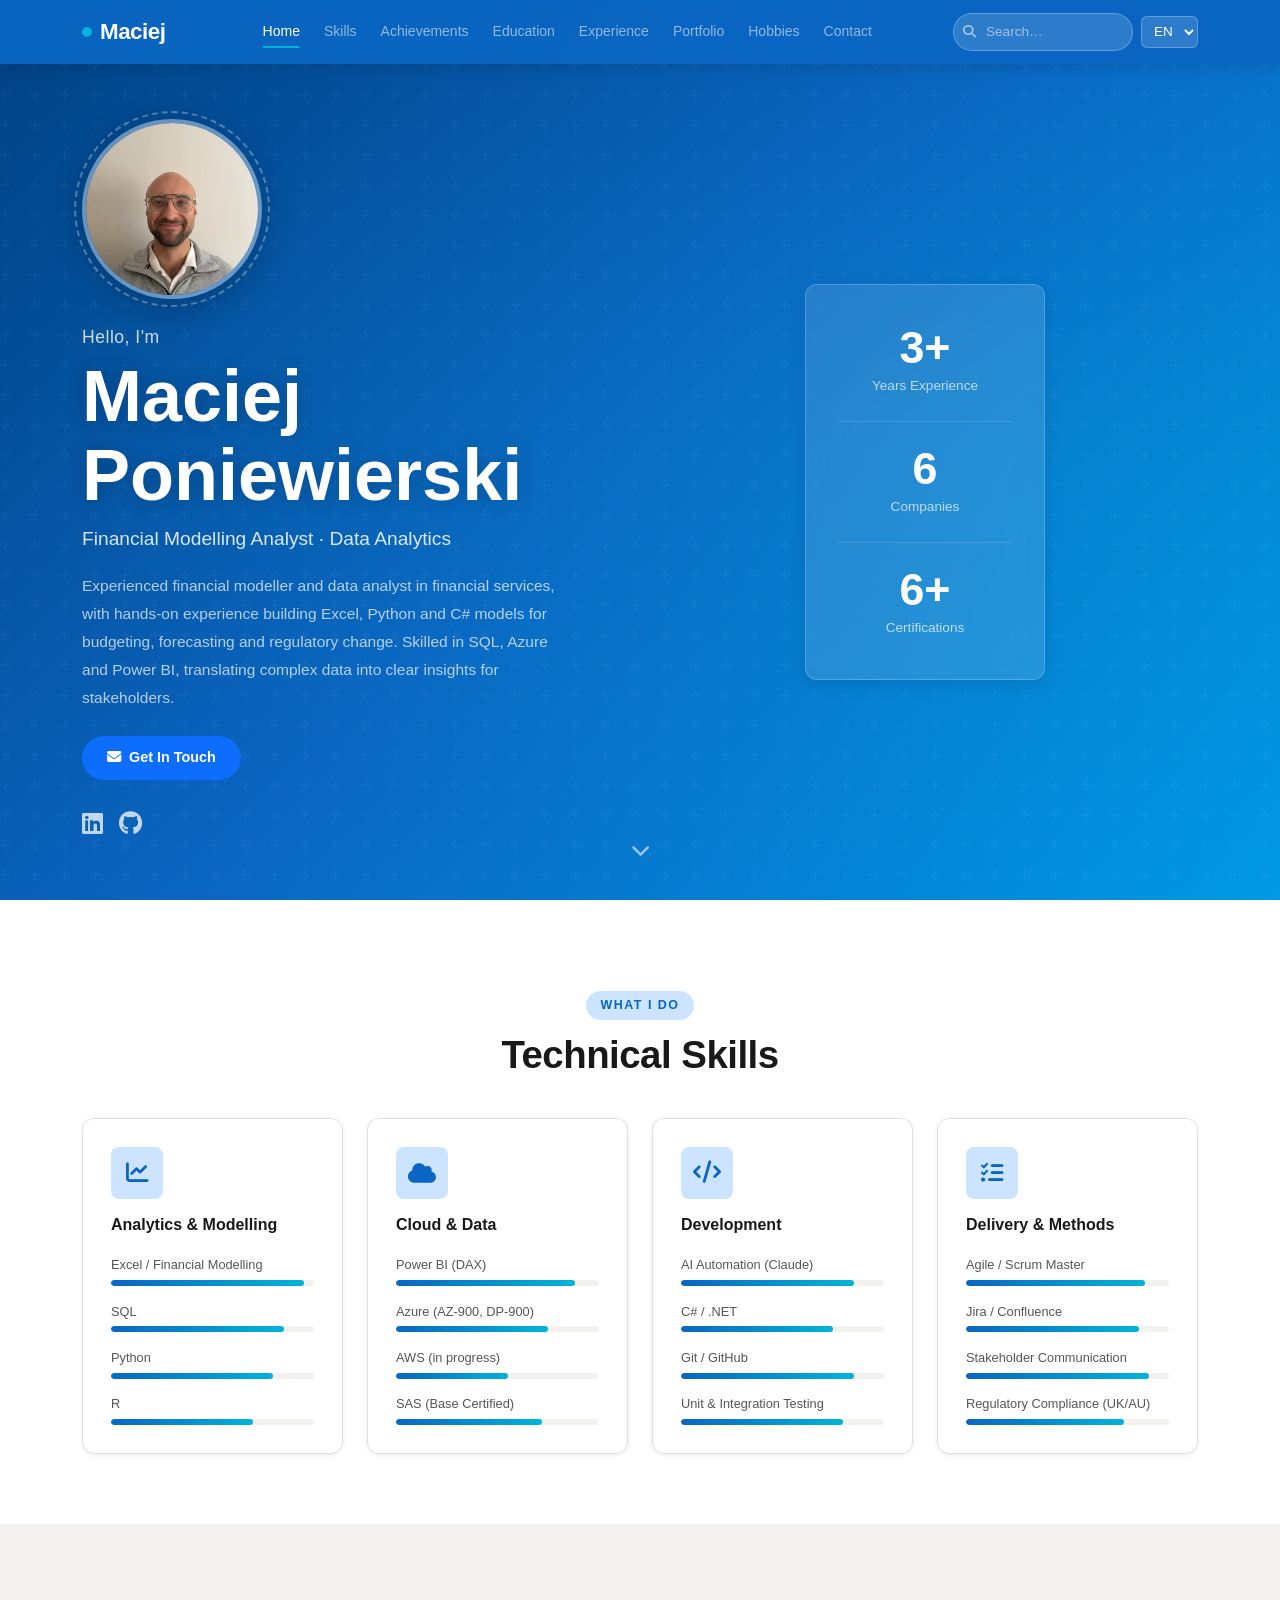
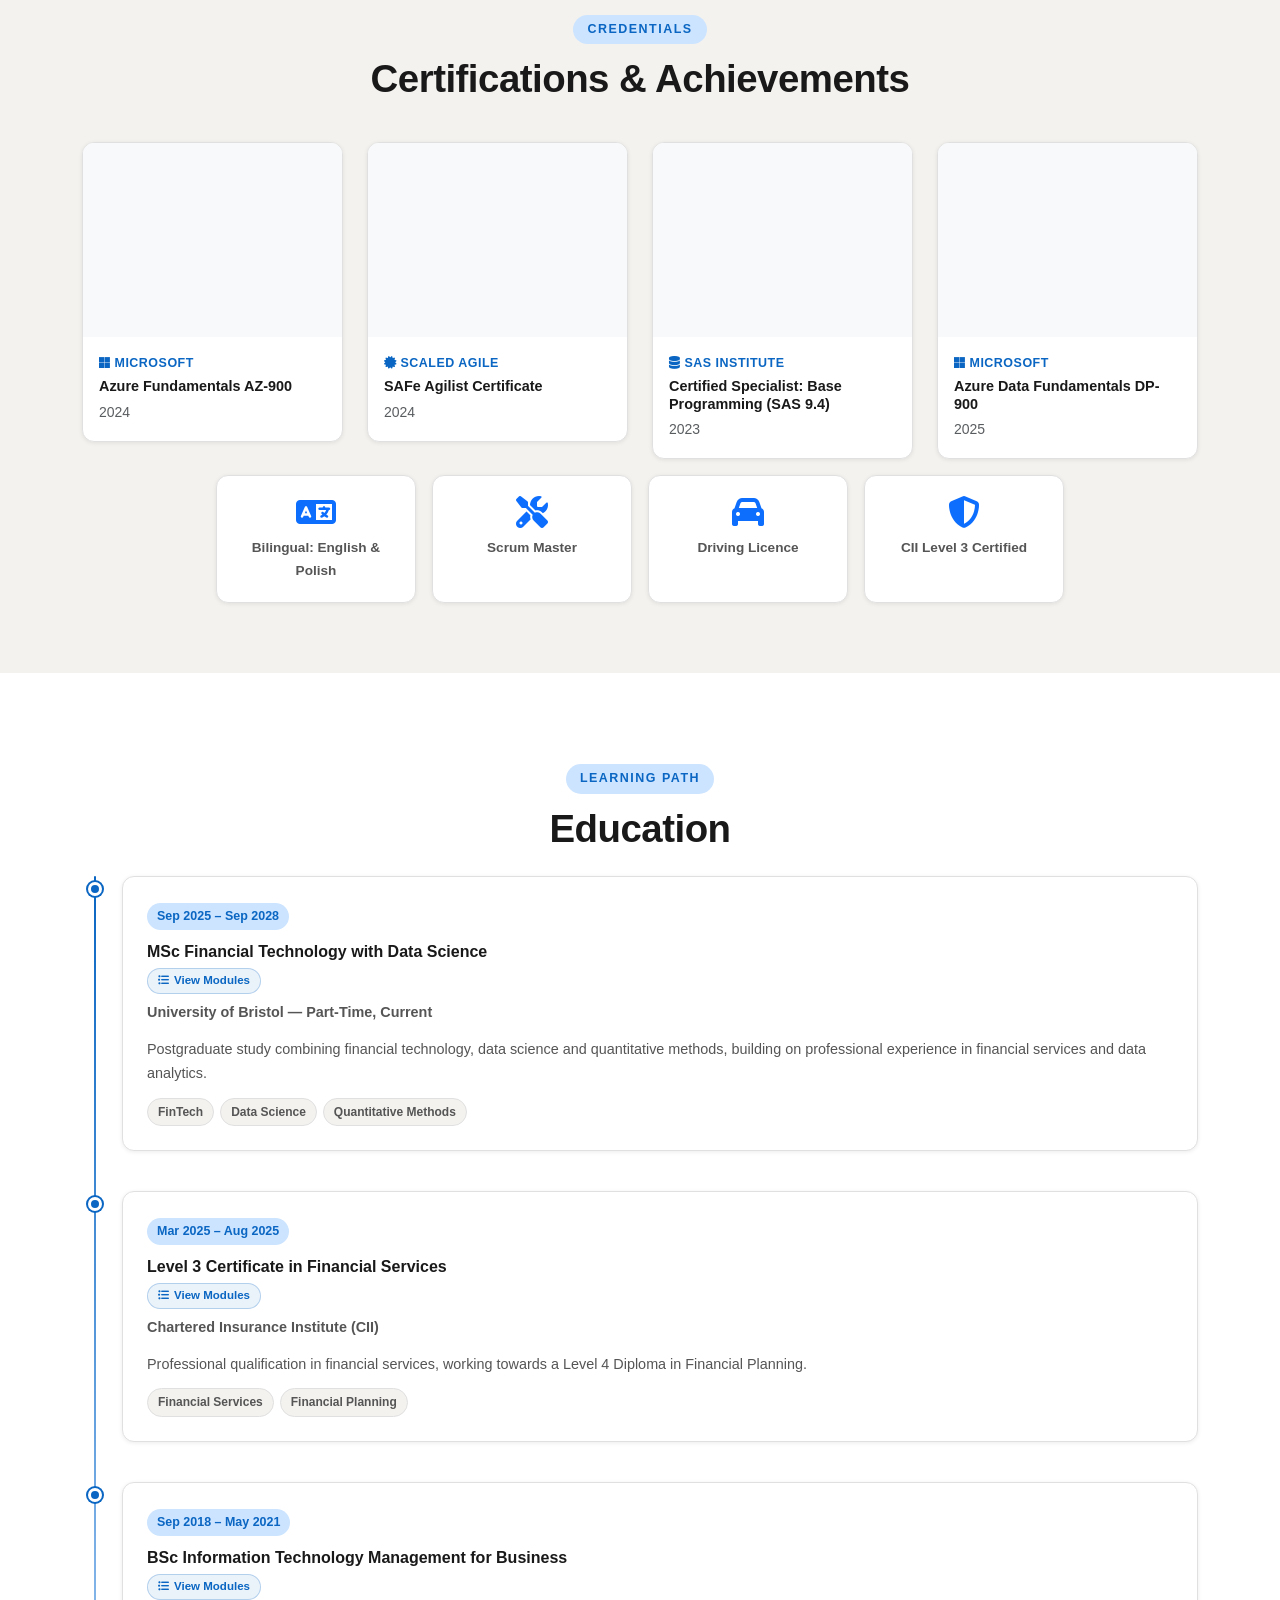
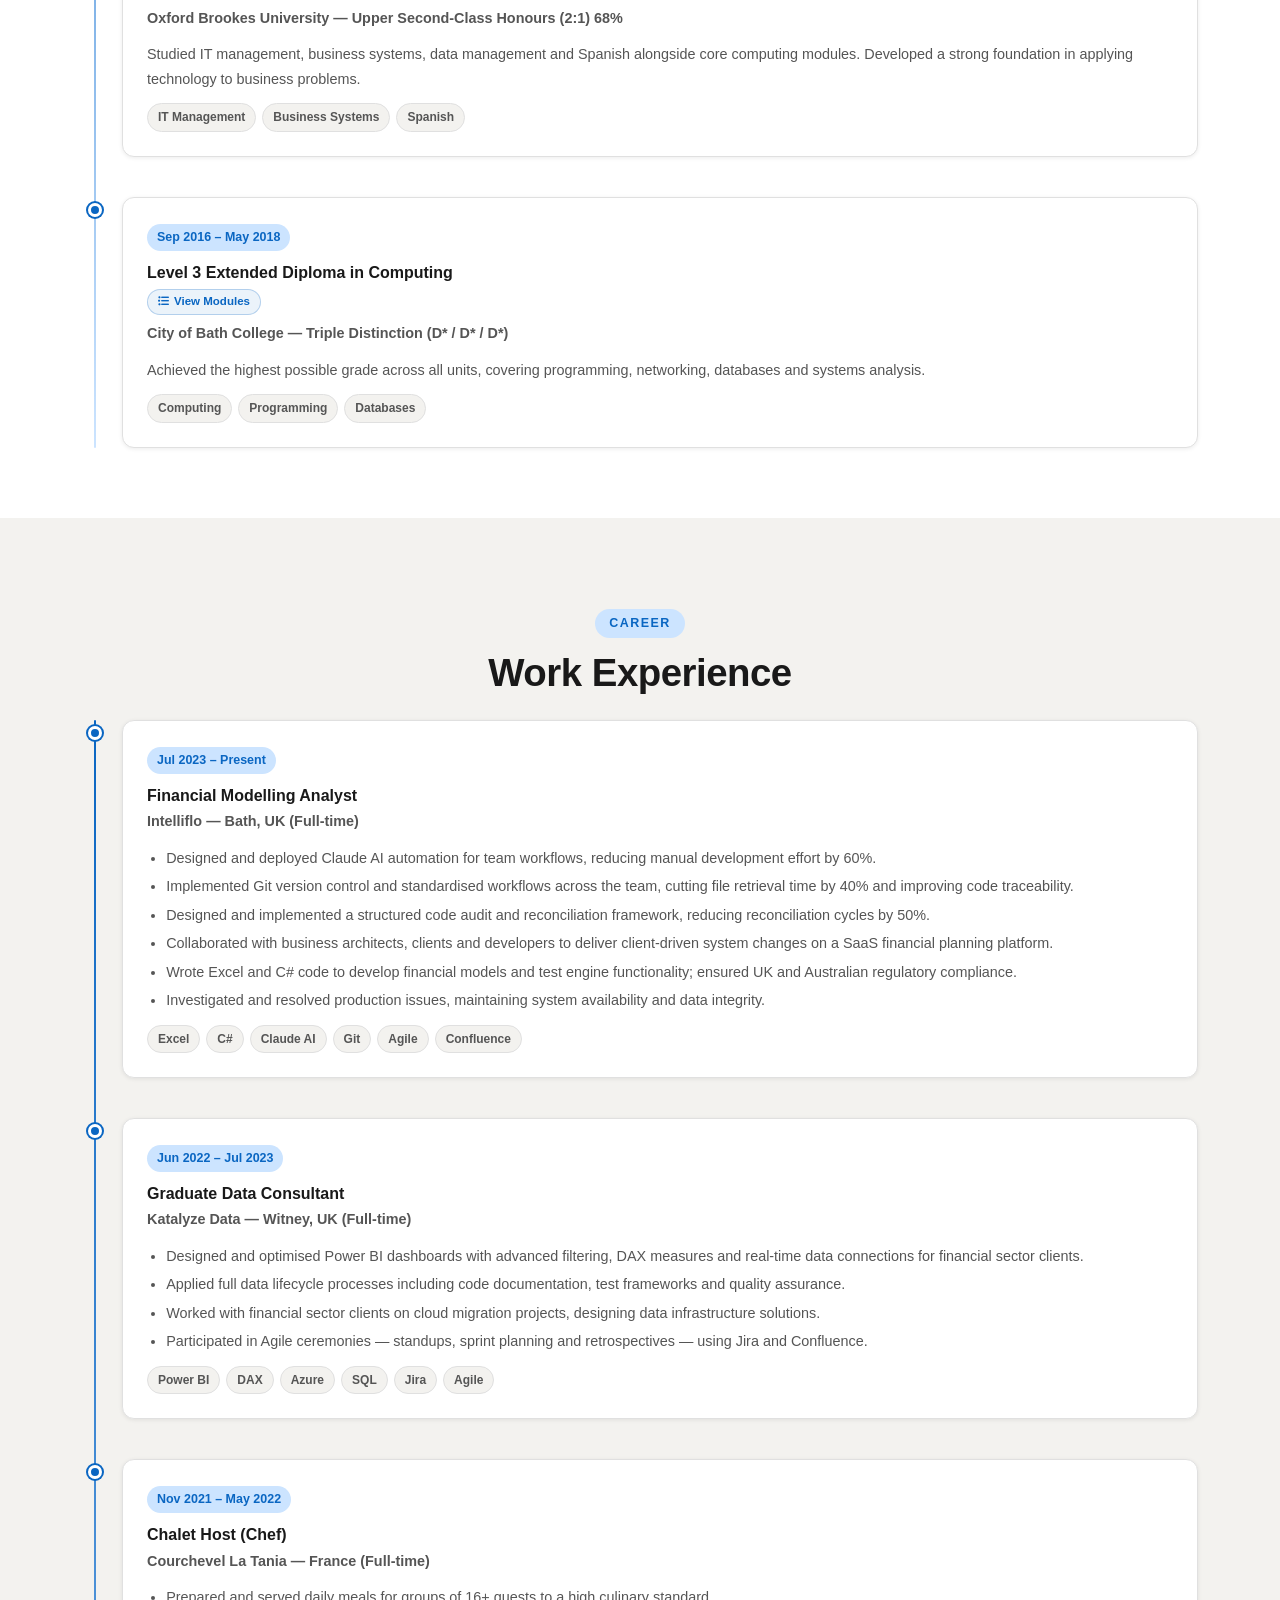
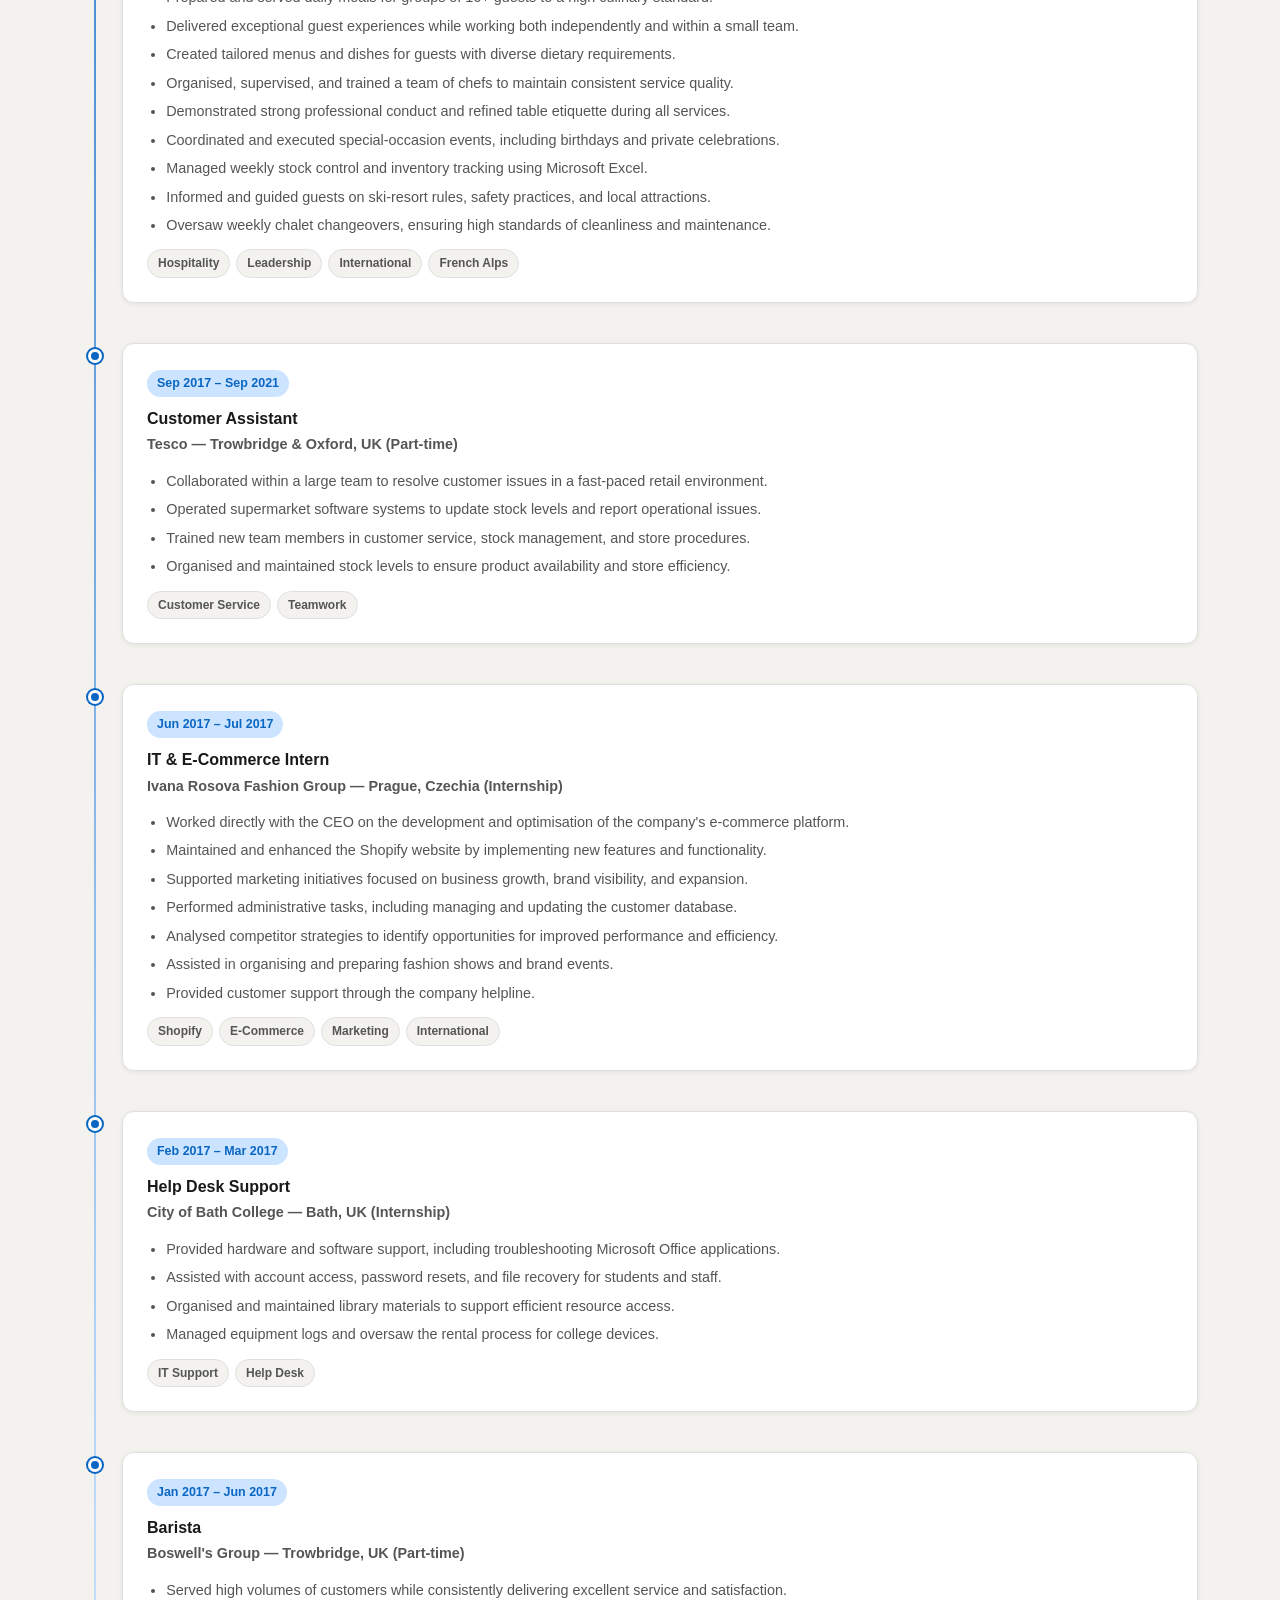
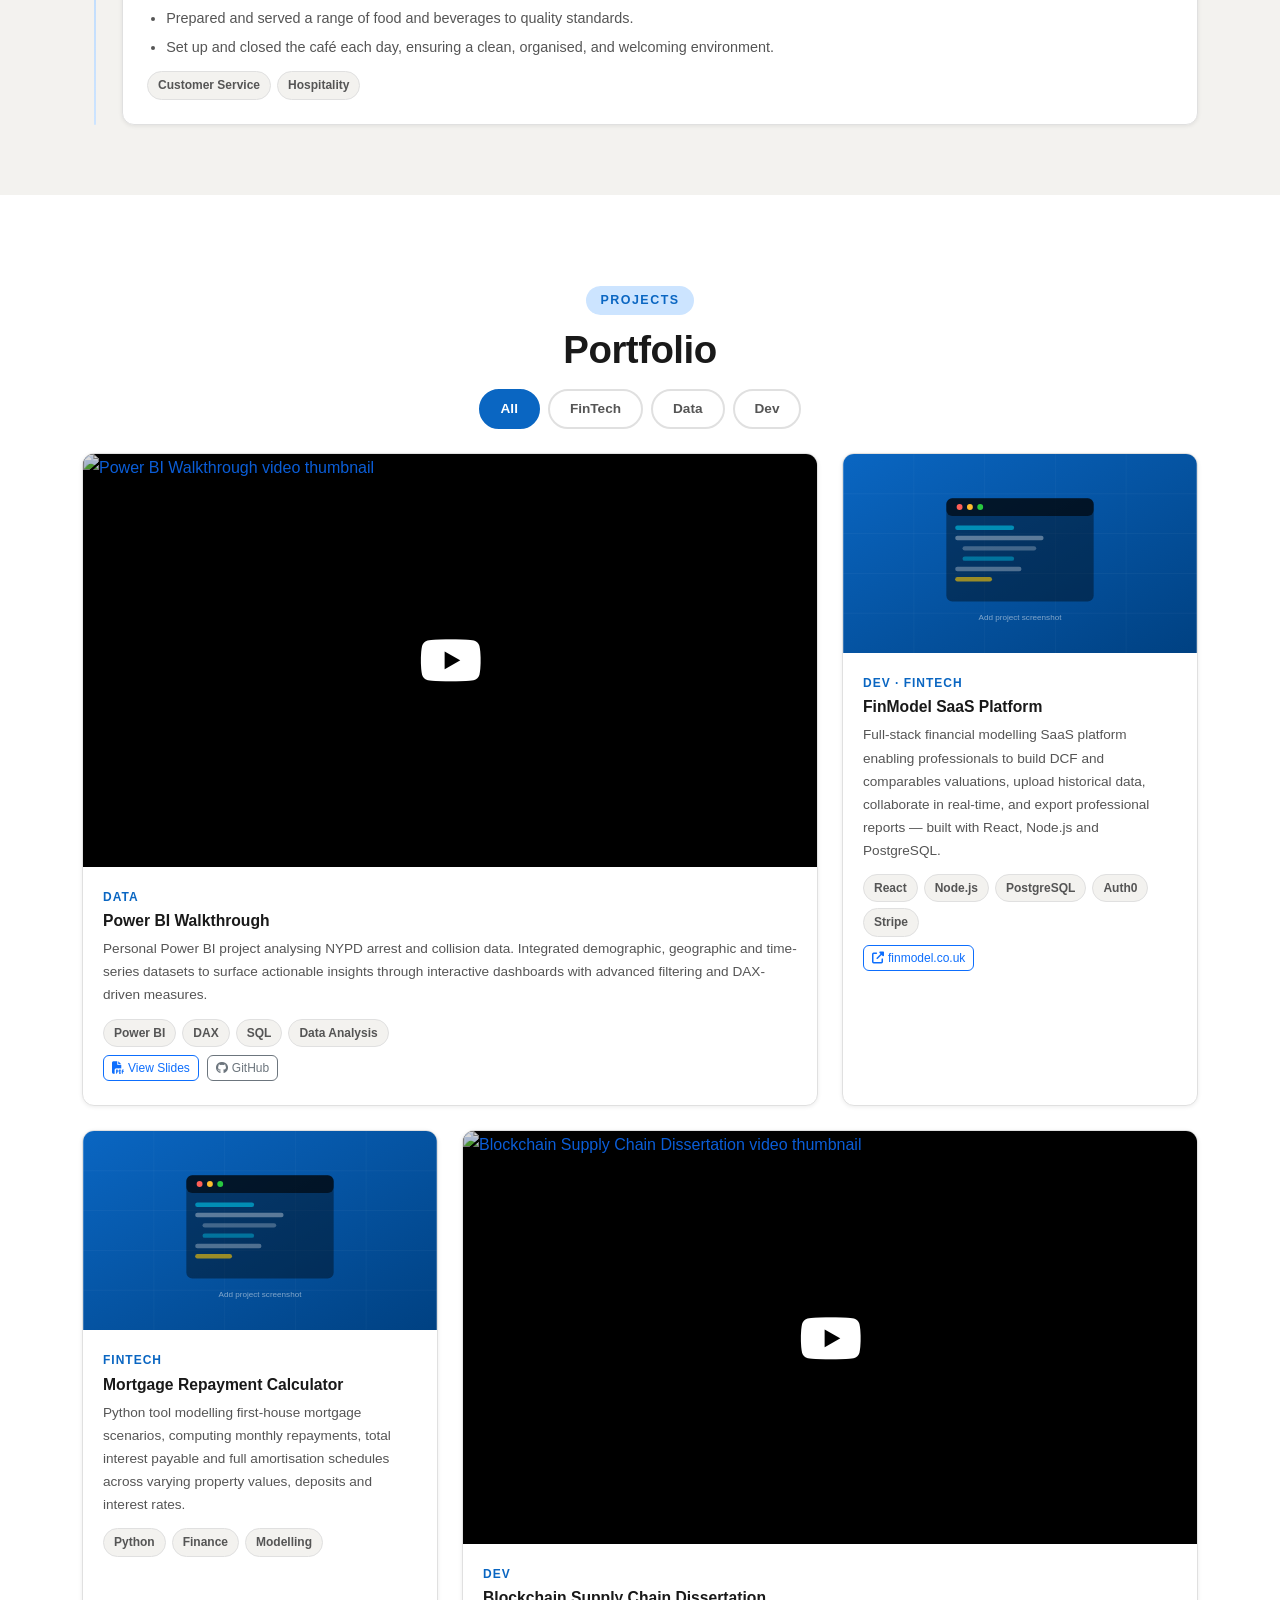
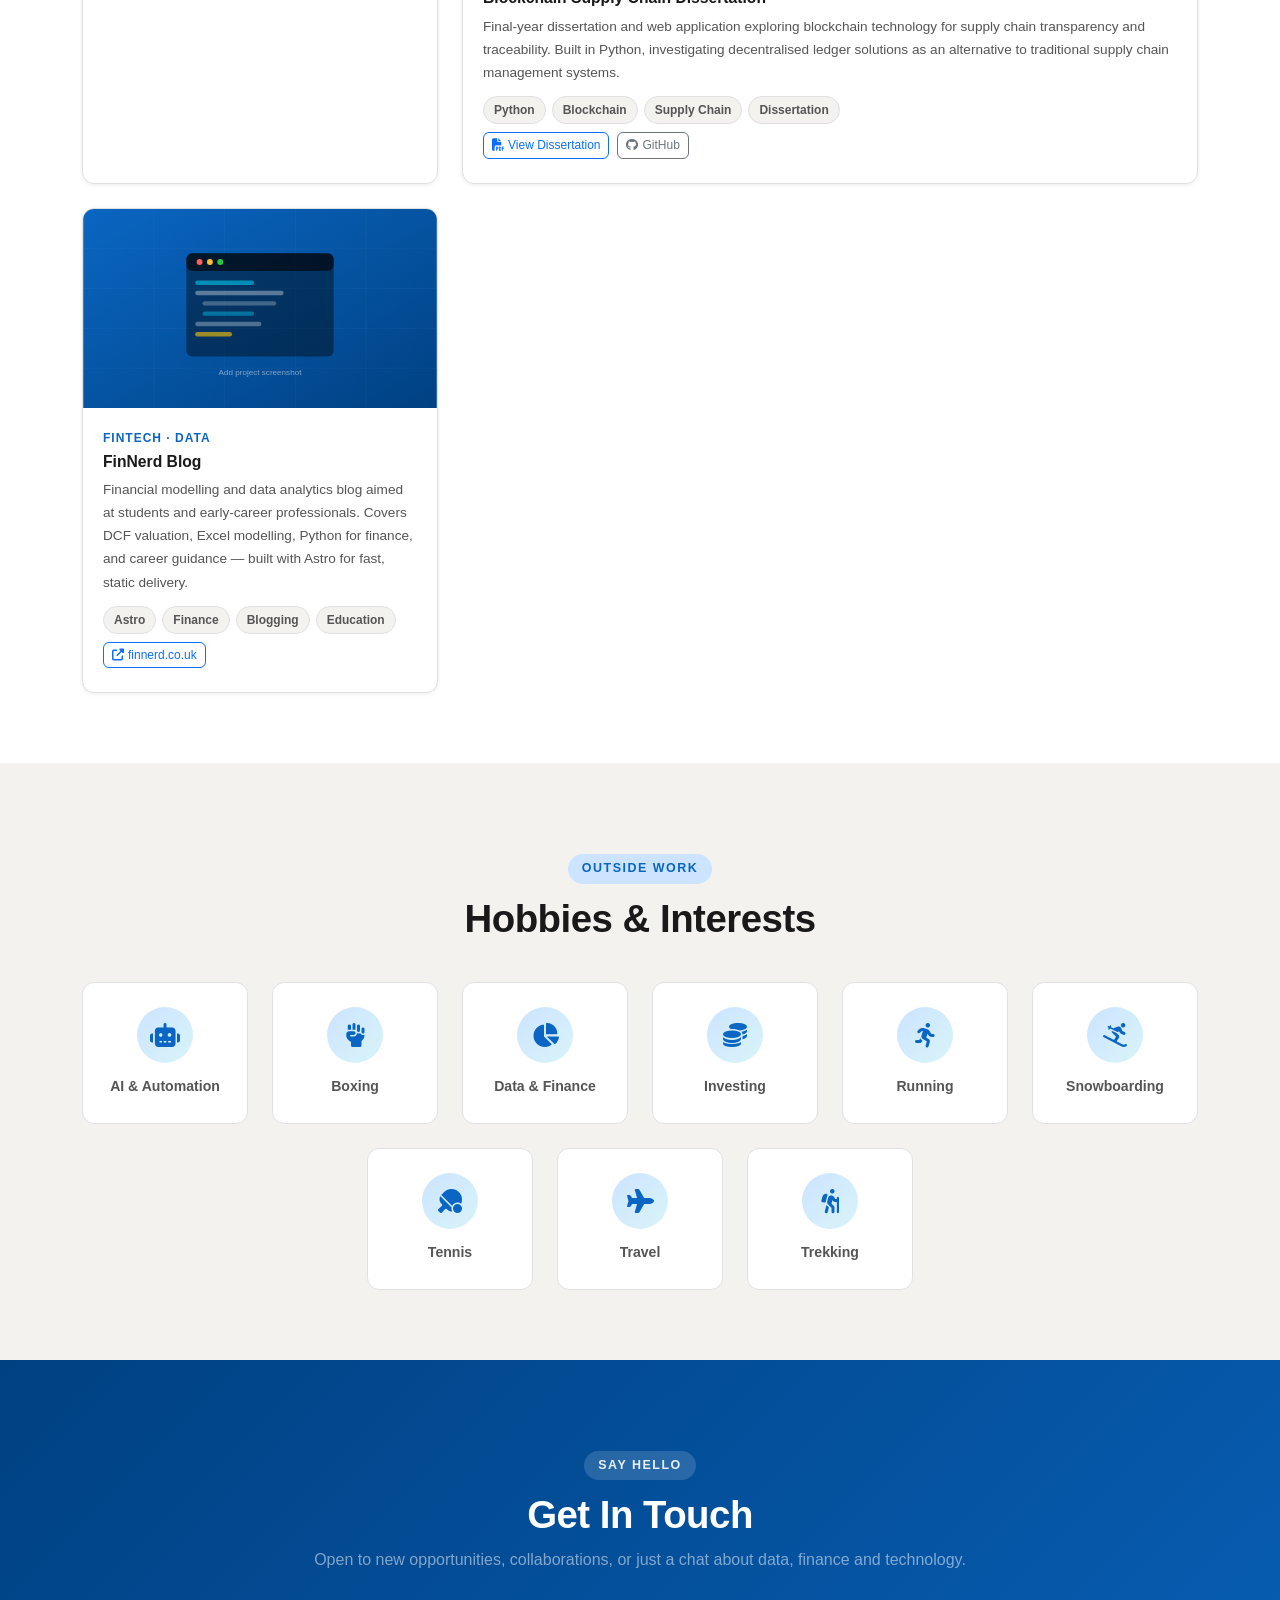
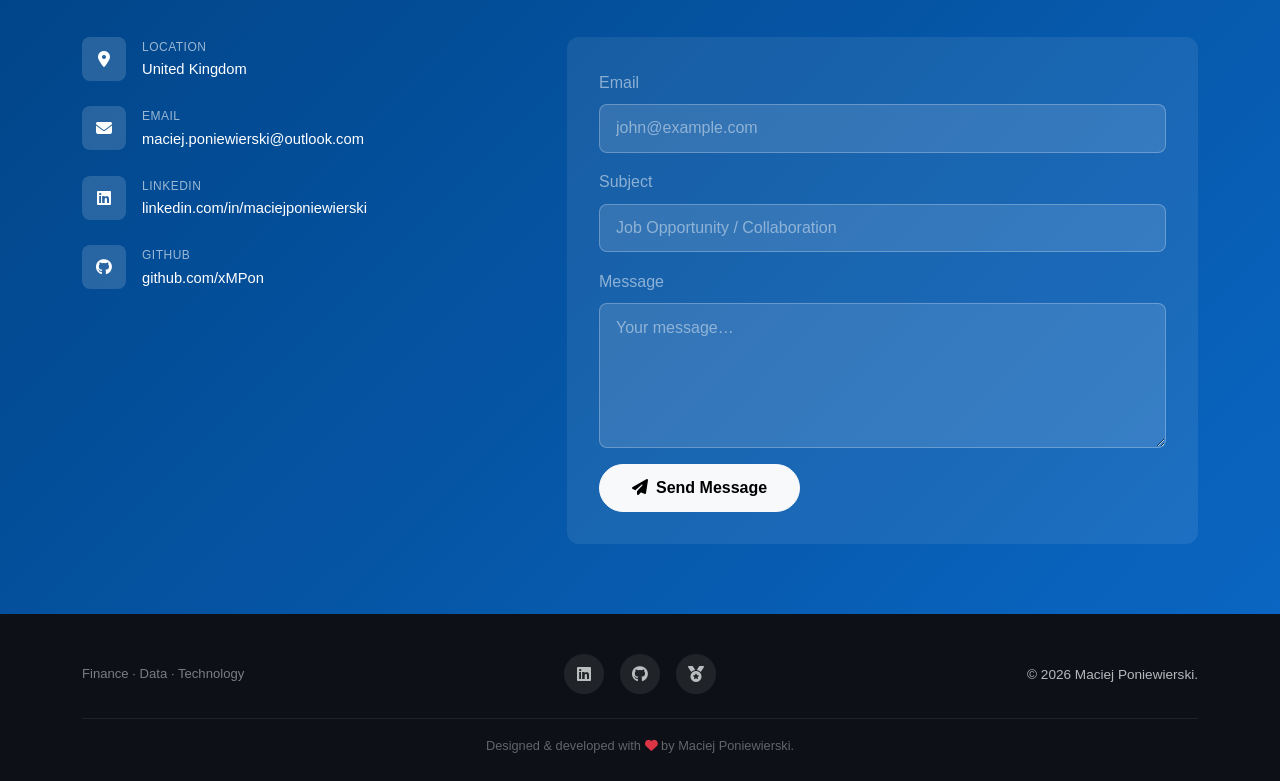
==== index.html @ ed3e79eb "Optimize hero profile image: pre-resize to 600px (Lanczos) + WebP, fix downscale pixelation, add siz" ====
<!DOCTYPE html>
<html lang="en">
<head>
    <meta charset="UTF-8">
    <meta name="viewport" content="width=device-width, initial-scale=1.0">

    <!-- ── Primary SEO ───────────────────────────────────────────────── -->
    <title>Maciej Poniewierski | Financial Modelling Analyst</title>
    <meta name="description" content="Maciej Poniewierski is a Financial Modelling Analyst and Data Analytics professional based in the United Kingdom. Experienced in Excel, Python, C#, SQL, Power BI and Azure. Open to new opportunities.">
    <meta name="keywords" content="Financial Modelling Analyst, Data Analytics, Power BI, SQL, Python, Excel, Azure, C#, United Kingdom, Financial Services, SAS, Intelliflo, FinTech">
    <meta name="author" content="Maciej Poniewierski">
    <meta name="robots" content="index, follow">
    <link rel="canonical" href="https://xmpon.github.io/maciej-portfolio/">

    <!-- ── Security ──────────────────────────────────────────────────── -->
    <meta http-equiv="X-Content-Type-Options" content="nosniff">
    <meta http-equiv="Referrer-Policy" content="strict-origin-when-cross-origin">
    <meta http-equiv="Permissions-Policy" content="camera=(), microphone=(), geolocation=()">
    <meta http-equiv="Content-Security-Policy" content="default-src 'self'; base-uri 'self'; object-src 'none'; frame-ancestors 'none'; connect-src 'self' https://api.web3forms.com; img-src 'self' data: https:; style-src 'self' 'unsafe-inline' https://cdn.jsdelivr.net https://cdnjs.cloudflare.com; script-src 'self' https://cdn.jsdelivr.net; font-src 'self' https://cdnjs.cloudflare.com data:; frame-src 'self'; upgrade-insecure-requests">
    <meta name="web3forms-access-key" content="REPLACE_WITH_NEW_WEB3FORMS_ACCESS_KEY">

    <!-- ── Open Graph ────────────────────────────────────────────────── -->
    <meta property="og:type" content="profile">
    <meta property="og:title" content="Maciej Poniewierski — Financial Modelling Analyst &amp; Data Analytics">
    <meta property="og:description" content="Experienced financial modeller and data analyst in financial services. Skilled in Excel, Python, C#, SQL, Power BI and Azure. Based in the United Kingdom.">
    <meta property="og:url" content="https://xmpon.github.io/maciej-portfolio/">
    <meta property="og:image" content="https://xmpon.github.io/maciej-portfolio/assets/img/profile-mugshot.jpg">
    <meta property="og:locale" content="en_GB">
    <meta property="profile:first_name" content="Maciej">
    <meta property="profile:last_name" content="Poniewierski">

    <!-- ── Twitter Card ──────────────────────────────────────────────── -->
    <meta name="twitter:card" content="summary">
    <meta name="twitter:title" content="Maciej Poniewierski — Financial Modelling Analyst">
    <meta name="twitter:description" content="Financial modelling analyst and data analytics professional based in the United Kingdom. Skilled in Excel, Python, C#, SQL, Power BI and Azure.">
    <meta name="twitter:image" content="https://xmpon.github.io/maciej-portfolio/assets/img/profile-mugshot.jpg">

    <!-- ── JSON-LD Person Schema ──────────────────────────────────────── -->
    <script type="application/ld+json">
    {
      "@context": "https://schema.org",
      "@type": "Person",
      "name": "Maciej Poniewierski",
      "jobTitle": "Financial Modelling Analyst",
      "description": "Experienced financial modeller and data analyst in financial services, with hands-on experience building Excel, Python and C# models for budgeting, forecasting and regulatory change.",
      "url": "https://xmpon.github.io/maciej-portfolio/",
      "sameAs": [
        "https://linkedin.com/in/maciejponiewierski",
        "https://github.com/xMPon"
      ],
      "address": {
        "@type": "PostalAddress",
        "addressCountry": "GB"
      },
      "knowsAbout": [
        "Financial Modelling", "Data Analytics", "Power BI", "SQL",
        "Python", "Excel", "C#", "Azure", "SAS", "FinTech"
      ],
      "hasCredential": [
        { "@type": "EducationalOccupationalCredential", "name": "Microsoft Azure Fundamentals AZ-900", "credentialCategory": "certificate" },
        { "@type": "EducationalOccupationalCredential", "name": "SAFe Agilist", "credentialCategory": "certificate" },
        { "@type": "EducationalOccupationalCredential", "name": "SAS Certified Specialist: Base Programming (SAS 9.4)", "credentialCategory": "certificate" },
        { "@type": "EducationalOccupationalCredential", "name": "CII Level 3 Certificate in Financial Services", "credentialCategory": "certificate" }
      ]
    }
    </script>

    <link href="https://cdn.jsdelivr.net/npm/bootstrap@5.3.3/dist/css/bootstrap.min.css" rel="stylesheet" integrity="sha384-QWTKZyjpPEjISv5WaRU9OFeRpok6YctnYmDr5pNlyT2bRjXh0JMhjY6hW+ALEwIH" crossorigin="anonymous">
    <link href="https://cdn.jsdelivr.net/npm/aos@2.3.4/dist/aos.css" rel="stylesheet" integrity="sha384-/rJKQnzOkEo+daG0jMjU1IwwY9unxt1NBw3Ef2fmOJ3PW/TfAg2KXVoWwMZQZtw9" crossorigin="anonymous">
    <link href="https://cdnjs.cloudflare.com/ajax/libs/font-awesome/6.5.1/css/all.min.css" rel="stylesheet" integrity="sha384-t1nt8BQoYMLFN5p42tRAtuAAFQaCQODekUVeKKZrEnEyp4H2R0RHFz0KWpmj7i8g" crossorigin="anonymous">
    <link href="assets/css/style.css" rel="stylesheet">
</head>
<body>

    <!-- ─── PAGE PROGRESS BAR ─────────────────────────────────────────── -->
    <div id="progressBar">
        <div id="progressFill"></div>
    </div>

    <!-- ─── NAVBAR ────────────────────────────────────────────────────── -->
    <nav class="navbar fixed-top navbar-expand-lg navbar-dark" id="mainNav">
        <div class="container">
            <a class="navbar-brand fw-bold" href="#home">
                <span class="brand-dot"></span> Maciej
            </a>
            <button class="navbar-toggler border-0" type="button"
                    data-bs-toggle="collapse" data-bs-target="#navbarNav"
                    aria-controls="navbarNav" aria-expanded="false" aria-label="Toggle navigation">
                <span class="navbar-toggler-icon"></span>
            </button>
            <div class="collapse navbar-collapse" id="navbarNav">
                <ul class="navbar-nav mx-auto">
                    <li class="nav-item"><a class="nav-link" href="#home" data-translate="nav_home">Home</a></li>
                    <li class="nav-item"><a class="nav-link" href="#skills" data-translate="nav_skills">Skills</a></li>
                    <li class="nav-item"><a class="nav-link" href="#achievements" data-translate="nav_achievements">Achievements</a></li>
                    <li class="nav-item"><a class="nav-link" href="#education" data-translate="nav_education">Education</a></li>
                    <li class="nav-item"><a class="nav-link" href="#experience" data-translate="nav_experience">Experience</a></li>
                    <li class="nav-item"><a class="nav-link" href="#portfolio" data-translate="nav_portfolio">Portfolio</a></li>
                    <li class="nav-item"><a class="nav-link" href="#hobbies" data-translate="nav_hobbies">Hobbies</a></li>
                    <li class="nav-item"><a class="nav-link" href="#contact" data-translate="nav_contact">Contact</a></li>
                </ul>
                <div class="d-flex align-items-center gap-2 mt-2 mt-lg-0">
                    <div class="search-wrap">
                        <i class="fas fa-search search-icon"></i>
                        <input type="text" id="searchInput" class="search-input"
                               placeholder="Search…" aria-label="Search">
                    </div>
                    <select id="langSelect" class="lang-select" aria-label="Language">
                        <option value="en">EN</option>
                        <option value="fr">FR</option>
                        <option value="pl">PL</option>
                        <option value="de">DE</option>
                        <option value="es">ES</option>
                    </select>
                </div>
            </div>
        </div>
    </nav>

    <!-- Search Overlay Results -->
    <div id="searchResults" class="search-results-overlay d-none"></div>

    <!-- ─── HERO ──────────────────────────────────────────────────────── -->
    <section id="home" class="hero-section d-flex align-items-center">
        <div class="hero-bg-overlay"></div>
        <div class="container position-relative z-1">
            <div class="row align-items-center">
                <div class="col-lg-6 text-center text-lg-start" data-aos="fade-right" data-aos-duration="800">
                    <div class="profile-img-wrap mx-auto mx-lg-0 mb-4">
                        <picture>
                            <source srcset="assets/img/profile-mugshot.webp" type="image/webp">
                            <img src="assets/img/profile-mugshot.jpg" alt="Maciej Poniewierski"
                                 class="profile-img" id="profileImg"
                                 width="180" height="180"
                                 decoding="async" fetchpriority="high">
                        </picture>
                        <div class="profile-ring"></div>
                    </div>
                    <p class="hero-greeting" data-translate="hero_greeting">Hello, I'm</p>
                    <h1 class="hero-name" data-translate="hero_name">Maciej Poniewierski</h1>
                    <p class="hero-title" data-translate="hero_title">
                        Financial Modelling Analyst · Data Analytics
                    </p>
                    <p class="hero-bio" data-translate="hero_bio">
                        Experienced financial modeller and data analyst in financial services, with hands-on
                        experience building Excel, Python and C# models for budgeting, forecasting and regulatory
                        change. Skilled in SQL, Azure and Power BI, translating complex data into clear insights
                        for stakeholders.
                    </p>
                    <div class="hero-actions d-flex flex-wrap gap-3 justify-content-center justify-content-lg-start mt-4">
                        <a href="#contact" class="btn btn-primary btn-hero" data-translate="hero_cta">
                            <i class="fas fa-envelope me-2"></i>Get In Touch
                        </a>
                    </div>
                    <div class="hero-socials mt-4">
                        <a href="https://linkedin.com/in/maciejponiewierski" target="_blank" rel="noopener noreferrer" aria-label="LinkedIn">
                            <i class="fab fa-linkedin"></i>
                        </a>
                        <a href="https://github.com/xMPon" target="_blank" rel="noopener noreferrer" aria-label="GitHub">
                            <i class="fab fa-github"></i>
                        </a>
                    </div>
                </div>
                <div class="col-lg-6 d-none d-lg-flex justify-content-center" data-aos="fade-left" data-aos-duration="800" data-aos-delay="200">
                    <div class="hero-stats-card">
                        <div class="stat-item" data-aos="zoom-in" data-aos-delay="400">
                            <span class="stat-number">3+</span>
                            <span class="stat-label" data-translate="stat_years">Years Experience</span>
                        </div>
                        <div class="stat-divider"></div>
                        <div class="stat-item" data-aos="zoom-in" data-aos-delay="500">
                            <span class="stat-number">6</span>
                            <span class="stat-label" data-translate="stat_companies">Companies</span>
                        </div>
                        <div class="stat-divider"></div>
                        <div class="stat-item" data-aos="zoom-in" data-aos-delay="600">
                            <span class="stat-number">6+</span>
                            <span class="stat-label" data-translate="stat_certs">Certifications</span>
                        </div>
                    </div>
                </div>
            </div>
        </div>
        <a href="#skills" class="scroll-down-arrow" aria-label="Scroll down">
            <i class="fas fa-chevron-down"></i>
        </a>
    </section>

    <!-- ─── SKILLS ────────────────────────────────────────────────────── -->
    <section id="skills" class="section-pad">
        <div class="container">
            <div class="section-header text-center" data-aos="fade-up">
                <span class="section-tag" data-translate="skills_tag">What I Do</span>
                <h2 class="section-title" data-translate="skills_title">Technical Skills</h2>
            </div>
            <div class="row g-4 mt-2">
                <!-- Analytics & Modelling -->
                <div class="col-md-6 col-lg-3" data-aos="fade-up" data-aos-delay="100">
                    <div class="skill-card h-100">
                        <div class="skill-icon"><i class="fas fa-chart-line"></i></div>
                        <h5 data-translate="skill_analytics">Analytics &amp; Modelling</h5>
                        <div class="skill-bars">
                            <div class="skill-bar-item">
                                <span>Excel / Financial Modelling</span>
                                <div class="bar-track"><div class="bar-fill" data-width="95"></div></div>
                            </div>
                            <div class="skill-bar-item">
                                <span>SQL</span>
                                <div class="bar-track"><div class="bar-fill" data-width="85"></div></div>
                            </div>
                            <div class="skill-bar-item">
                                <span>Python</span>
                                <div class="bar-track"><div class="bar-fill" data-width="80"></div></div>
                            </div>
                            <div class="skill-bar-item">
                                <span>R</span>
                                <div class="bar-track"><div class="bar-fill" data-width="70"></div></div>
                            </div>
                        </div>
                    </div>
                </div>
                <!-- Cloud & Data -->
                <div class="col-md-6 col-lg-3" data-aos="fade-up" data-aos-delay="200">
                    <div class="skill-card h-100">
                        <div class="skill-icon"><i class="fas fa-cloud"></i></div>
                        <h5 data-translate="skill_cloud">Cloud &amp; Data</h5>
                        <div class="skill-bars">
                            <div class="skill-bar-item">
                                <span>Power BI (DAX)</span>
                                <div class="bar-track"><div class="bar-fill" data-width="88"></div></div>
                            </div>
                            <div class="skill-bar-item">
                                <span>Azure (AZ-900, DP-900)</span>
                                <div class="bar-track"><div class="bar-fill" data-width="75"></div></div>
                            </div>
                            <div class="skill-bar-item">
                                <span>AWS (in progress)</span>
                                <div class="bar-track"><div class="bar-fill" data-width="55"></div></div>
                            </div>
                            <div class="skill-bar-item">
                                <span>SAS (Base Certified)</span>
                                <div class="bar-track"><div class="bar-fill" data-width="72"></div></div>
                            </div>
                        </div>
                    </div>
                </div>
                <!-- Development -->
                <div class="col-md-6 col-lg-3" data-aos="fade-up" data-aos-delay="300">
                    <div class="skill-card h-100">
                        <div class="skill-icon"><i class="fas fa-code"></i></div>
                        <h5 data-translate="skill_dev">Development</h5>
                        <div class="skill-bars">
                            <div class="skill-bar-item">
                                <span>AI Automation (Claude)</span>
                                <div class="bar-track"><div class="bar-fill" data-width="85"></div></div>
                            </div>
                            <div class="skill-bar-item">
                                <span>C# / .NET</span>
                                <div class="bar-track"><div class="bar-fill" data-width="75"></div></div>
                            </div>
                            <div class="skill-bar-item">
                                <span>Git / GitHub</span>
                                <div class="bar-track"><div class="bar-fill" data-width="85"></div></div>
                            </div>
                            <div class="skill-bar-item">
                                <span>Unit &amp; Integration Testing</span>
                                <div class="bar-track"><div class="bar-fill" data-width="80"></div></div>
                            </div>
                        </div>
                    </div>
                </div>
                <!-- Delivery & Methods -->
                <div class="col-md-6 col-lg-3" data-aos="fade-up" data-aos-delay="400">
                    <div class="skill-card h-100">
                        <div class="skill-icon"><i class="fas fa-tasks"></i></div>
                        <h5 data-translate="skill_tools">Delivery &amp; Methods</h5>
                        <div class="skill-bars">
                            <div class="skill-bar-item">
                                <span>Agile / Scrum Master</span>
                                <div class="bar-track"><div class="bar-fill" data-width="88"></div></div>
                            </div>
                            <div class="skill-bar-item">
                                <span>Jira / Confluence</span>
                                <div class="bar-track"><div class="bar-fill" data-width="85"></div></div>
                            </div>
                            <div class="skill-bar-item">
                                <span>Stakeholder Communication</span>
                                <div class="bar-track"><div class="bar-fill" data-width="90"></div></div>
                            </div>
                            <div class="skill-bar-item">
                                <span>Regulatory Compliance (UK/AU)</span>
                                <div class="bar-track"><div class="bar-fill" data-width="78"></div></div>
                            </div>
                        </div>
                    </div>
                </div>
            </div>
        </div>
    </section>

    <!-- ─── ACHIEVEMENTS ──────────────────────────────────────────────── -->
    <section id="achievements" class="section-pad bg-alt">
        <div class="container">
            <div class="section-header text-center" data-aos="fade-up">
                <span class="section-tag" data-translate="ach_tag">Credentials</span>
                <h2 class="section-title" data-translate="ach_title">Certifications &amp; Achievements</h2>
            </div>
            <div class="row g-4 mt-2">
                <!-- Azure AZ-900 — 2024 -->
                <div class="col-sm-6 col-lg-3" data-aos="zoom-in" data-aos-delay="100">
                    <div class="cert-card cert-clickable"
                         data-bs-toggle="modal" data-bs-target="#certViewModal"
                         data-cert-src="Achievements/Microsoft Azure Fundamentals AZ900 Certificate.pdf"
                         data-cert-title="Microsoft Azure Fundamentals AZ-900">
                        <div class="cert-img-wrap">
                            <iframe src="Achievements/Microsoft Azure Fundamentals AZ900 Certificate.pdf#toolbar=0&navpanes=0&scrollbar=0&view=FitH"
                                    title="Azure Fundamentals AZ-900 Certificate"></iframe>
                            <div class="cert-visual">
                                <i class="fab fa-microsoft fa-2x text-primary mb-2"></i>
                                <span class="cert-visual-label">Azure Fundamentals AZ-900</span>
                                <span class="view-cert-badge mt-2"><i class="fas fa-eye me-1"></i>View</span>
                            </div>
                            <div class="cert-overlay">
                                <span class="btn btn-sm btn-light">View</span>
                            </div>
                        </div>
                        <div class="cert-body">
                            <span class="cert-issuer"><i class="fab fa-microsoft me-1"></i>Microsoft</span>
                            <h6>Azure Fundamentals AZ-900</h6>
                            <small class="text-muted">2024</small>
                        </div>
                    </div>
                </div>
                <!-- SAFe — 2024 -->
                <div class="col-sm-6 col-lg-3" data-aos="zoom-in" data-aos-delay="150">
                    <div class="cert-card cert-clickable"
                         data-bs-toggle="modal" data-bs-target="#certViewModal"
                         data-cert-src="Achievements/SAFe Certificate.pdf"
                         data-cert-title="SAFe Agilist Certificate">
                        <div class="cert-img-wrap">
                            <iframe src="Achievements/SAFe Certificate.pdf#toolbar=0&navpanes=0&scrollbar=0&view=FitH"
                                    title="SAFe Agilist Certificate"></iframe>
                            <div class="cert-visual">
                                <i class="fas fa-certificate fa-2x text-primary mb-2"></i>
                                <span class="cert-visual-label">SAFe Agilist Certificate</span>
                                <span class="view-cert-badge mt-2"><i class="fas fa-eye me-1"></i>View</span>
                            </div>
                            <div class="cert-overlay">
                                <span class="btn btn-sm btn-light">View</span>
                            </div>
                        </div>
                        <div class="cert-body">
                            <span class="cert-issuer"><i class="fas fa-certificate me-1"></i>Scaled Agile</span>
                            <h6>SAFe Agilist Certificate</h6>
                            <small class="text-muted">2024</small>
                        </div>
                    </div>
                </div>
                <!-- SAS — 2023 -->
                <div class="col-sm-6 col-lg-3" data-aos="zoom-in" data-aos-delay="200">
                    <div class="cert-card cert-clickable"
                         data-bs-toggle="modal" data-bs-target="#certViewModal"
                         data-cert-src="Achievements/SAS Certified Specialist_ Base Programming Using SAS 9.4 certificate.pdf"
                         data-cert-title="SAS Certified Specialist: Base Programming (SAS 9.4)">
                        <div class="cert-img-wrap">
                            <iframe src="Achievements/SAS Certified Specialist_ Base Programming Using SAS 9.4 certificate.pdf#toolbar=0&navpanes=0&scrollbar=0&view=FitH"
                                    title="SAS Certified Specialist Certificate"></iframe>
                            <div class="cert-visual">
                                <i class="fas fa-database fa-2x text-primary mb-2"></i>
                                <span class="cert-visual-label">SAS Certified Specialist: Base Programming</span>
                                <span class="view-cert-badge mt-2"><i class="fas fa-eye me-1"></i>View</span>
                            </div>
                            <div class="cert-overlay">
                                <span class="btn btn-sm btn-light">View</span>
                            </div>
                        </div>
                        <div class="cert-body">
                            <span class="cert-issuer"><i class="fas fa-database me-1"></i>SAS Institute</span>
                            <h6>Certified Specialist: Base Programming (SAS 9.4)</h6>
                            <small class="text-muted">2023</small>
                        </div>
                    </div>
                </div>
                <!-- DP-900 -->
                <div class="col-sm-6 col-lg-3" data-aos="zoom-in" data-aos-delay="250">
                    <div class="cert-card cert-clickable"
                         data-bs-toggle="modal" data-bs-target="#certViewModal"
                         data-cert-src="Achievements/Microsoft Azure Fundamentals DP900 Certificate.pdf"
                         data-cert-title="Microsoft Azure Data Fundamentals DP-900">
                        <div class="cert-img-wrap">
                            <iframe src="Achievements/Microsoft Azure Fundamentals DP900 Certificate.pdf#toolbar=0&navpanes=0&scrollbar=0&view=FitH"
                                    title="Azure Data Fundamentals DP-900 Certificate"></iframe>
                            <div class="cert-visual">
                                <i class="fab fa-microsoft fa-2x text-primary mb-2"></i>
                                <span class="cert-visual-label">Azure Data Fundamentals DP-900</span>
                                <span class="view-cert-badge mt-2"><i class="fas fa-eye me-1"></i>View</span>
                            </div>
                            <div class="cert-overlay">
                                <span class="btn btn-sm btn-light">View</span>
                            </div>
                        </div>
                        <div class="cert-body">
                            <span class="cert-issuer"><i class="fab fa-microsoft me-1"></i>Microsoft</span>
                            <h6>Azure Data Fundamentals DP-900</h6>
                            <small class="text-muted">2025</small>
                        </div>
                    </div>
                </div>
                <!-- Badge row -->
                <div class="col-12 mt-3" data-aos="fade-up" data-aos-delay="500">
                    <div class="badges-row">
                        <div class="badge-item">
                            <i class="fas fa-language text-primary fa-2x mb-2"></i>
                            <p class="mb-0 fw-semibold" data-translate="badge1">Bilingual: English &amp; Polish</p>
                        </div>
                        <div class="badge-item">
                            <i class="fas fa-screwdriver-wrench text-primary fa-2x mb-2"></i>
                            <p class="mb-0 fw-semibold" data-translate="badge2">Scrum Master</p>
                        </div>
                        <div class="badge-item">
                            <i class="fas fa-car text-primary fa-2x mb-2"></i>
                            <p class="mb-0 fw-semibold" data-translate="badge3">Driving Licence</p>
                        </div>
                        <div class="badge-item">
                            <i class="fas fa-shield-alt text-primary fa-2x mb-2"></i>
                            <p class="mb-0 fw-semibold" data-translate="badge4">CII Level 3 Certified</p>
                        </div>
                    </div>
                </div>
            </div>
        </div>
    </section>

    <!-- ─── EDUCATION ─────────────────────────────────────────────────── -->
    <section id="education" class="section-pad">
        <div class="container">
            <div class="section-header text-center" data-aos="fade-up">
                <span class="section-tag" data-translate="edu_tag">Learning Path</span>
                <h2 class="section-title" data-translate="edu_title">Education</h2>
            </div>
            <div class="timeline mt-4">
                <!-- MSc Bristol -->
                <div class="timeline-item" data-aos="fade-right" data-aos-delay="100">
                    <div class="timeline-dot"></div>
                    <div class="timeline-content">
                        <span class="timeline-date">Sep 2025 – Sep 2028</span>
                        <h5 data-translate="edu1_degree">MSc Financial Technology with Data Science</h5>
                        <span class="view-modules-badge" data-bs-toggle="modal" data-bs-target="#mscModal" role="button">
                            <i class="fas fa-list-ul me-1"></i>View Modules
                        </span>
                        <p class="timeline-org">University of Bristol — Part-Time, Current</p>
                        <p data-translate="edu1_desc">Postgraduate study combining financial technology, data science and quantitative methods,
                        building on professional experience in financial services and data analytics.</p>
                        <div class="timeline-tags">
                            <span class="tag">FinTech</span><span class="tag">Data Science</span>
                            <span class="tag">Quantitative Methods</span>
                        </div>
                    </div>
                </div>
                <!-- CII -->
                <div class="timeline-item" data-aos="fade-right" data-aos-delay="150">
                    <div class="timeline-dot"></div>
                    <div class="timeline-content">
                        <span class="timeline-date">Mar 2025 – Aug 2025</span>
                        <h5 data-translate="edu2_degree">Level 3 Certificate in Financial Services</h5>
                        <span class="view-modules-badge" data-bs-toggle="modal" data-bs-target="#ciiModal" role="button">
                            <i class="fas fa-list-ul me-1"></i>View Modules
                        </span>
                        <p class="timeline-org">Chartered Insurance Institute (CII)</p>
                        <p data-translate="edu2_desc">Professional qualification in financial services, working towards a Level 4 Diploma
                        in Financial Planning.</p>
                        <div class="timeline-tags">
                            <span class="tag">Financial Services</span><span class="tag">Financial Planning</span>
                        </div>
                    </div>
                </div>
                <!-- Oxford Brookes -->
                <div class="timeline-item" data-aos="fade-right" data-aos-delay="200">
                    <div class="timeline-dot"></div>
                    <div class="timeline-content">
                        <span class="timeline-date">Sep 2018 – May 2021</span>
                        <h5 data-translate="edu3_degree">BSc Information Technology Management for Business</h5>
                        <span class="view-modules-badge" data-bs-toggle="modal" data-bs-target="#transcriptModal" role="button">
                            <i class="fas fa-list-ul me-1"></i>View Modules
                        </span>
                        <p class="timeline-org">Oxford Brookes University — Upper Second-Class Honours (2:1) 68%</p>
                        <p data-translate="edu3_desc">Studied IT management, business systems, data management and Spanish alongside
                        core computing modules. Developed a strong foundation in applying technology to business problems.</p>
                        <div class="timeline-tags">
                            <span class="tag">IT Management</span><span class="tag">Business Systems</span>
                            <span class="tag">Spanish</span>
                        </div>
                    </div>
                </div>
                <!-- City of Bath College -->
                <div class="timeline-item" data-aos="fade-right" data-aos-delay="300">
                    <div class="timeline-dot"></div>
                    <div class="timeline-content">
                        <span class="timeline-date">Sep 2016 – May 2018</span>
                        <h5 data-translate="edu4_degree">Level 3 Extended Diploma in Computing</h5>
                        <span class="view-modules-badge" data-bs-toggle="modal" data-bs-target="#bathCollegeModal" role="button">
                            <i class="fas fa-list-ul me-1"></i>View Modules
                        </span>
                        <p class="timeline-org">City of Bath College — Triple Distinction (D* / D* / D*)</p>
                        <p data-translate="edu4_desc">Achieved the highest possible grade across all units, covering programming,
                        networking, databases and systems analysis.</p>
                        <div class="timeline-tags">
                            <span class="tag">Computing</span><span class="tag">Programming</span>
                            <span class="tag">Databases</span>
                        </div>
                    </div>
                </div>
            </div>
        </div>
    </section>

    <!-- ─── EXPERIENCE ────────────────────────────────────────────────── -->
    <section id="experience" class="section-pad bg-alt">
        <div class="container">
            <div class="section-header text-center" data-aos="fade-up">
                <span class="section-tag" data-translate="exp_tag">Career</span>
                <h2 class="section-title" data-translate="exp_title">Work Experience</h2>
            </div>
            <div class="timeline timeline-right mt-4">
                <!-- Intelliflo -->
                <div class="timeline-item" data-aos="fade-left" data-aos-delay="100">
                    <div class="timeline-dot"></div>
                    <div class="timeline-content">
                        <span class="timeline-date">Jul 2023 – Present</span>
                        <h5 data-translate="exp1_role">Financial Modelling Analyst</h5>
                        <p class="timeline-org">Intelliflo — Bath, UK (Full-time)</p>
                        <ul data-translate="exp1_desc">
                            <li>Designed and deployed Claude AI automation for team workflows, reducing manual development effort by 60%.</li>
                            <li>Implemented Git version control and standardised workflows across the team, cutting file retrieval time by 40% and improving code traceability.</li>
                            <li>Designed and implemented a structured code audit and reconciliation framework, reducing reconciliation cycles by 50%.</li>
                            <li>Collaborated with business architects, clients and developers to deliver client-driven system changes on a SaaS financial planning platform.</li>
                            <li>Wrote Excel and C# code to develop financial models and test engine functionality; ensured UK and Australian regulatory compliance.</li>
                            <li>Investigated and resolved production issues, maintaining system availability and data integrity.</li>
                        </ul>
                        <div class="timeline-tags">
                            <span class="tag">Excel</span><span class="tag">C#</span>
                            <span class="tag">Claude AI</span><span class="tag">Git</span>
                            <span class="tag">Agile</span><span class="tag">Confluence</span>
                        </div>
                    </div>
                </div>
                <!-- Katalyze Data -->
                <div class="timeline-item" data-aos="fade-left" data-aos-delay="200">
                    <div class="timeline-dot"></div>
                    <div class="timeline-content">
                        <span class="timeline-date">Jun 2022 – Jul 2023</span>
                        <h5 data-translate="exp2_role">Graduate Data Consultant</h5>
                        <p class="timeline-org">Katalyze Data — Witney, UK (Full-time)</p>
                        <ul data-translate="exp2_desc">
                            <li>Designed and optimised Power BI dashboards with advanced filtering, DAX measures and real-time data connections for financial sector clients.</li>
                            <li>Applied full data lifecycle processes including code documentation, test frameworks and quality assurance.</li>
                            <li>Worked with financial sector clients on cloud migration projects, designing data infrastructure solutions.</li>
                            <li>Participated in Agile ceremonies — standups, sprint planning and retrospectives — using Jira and Confluence.</li>
                        </ul>
                        <div class="timeline-tags">
                            <span class="tag">Power BI</span><span class="tag">DAX</span>
                            <span class="tag">Azure</span><span class="tag">SQL</span>
                            <span class="tag">Jira</span><span class="tag">Agile</span>
                        </div>
                    </div>
                </div>
                <!-- Chef -->
                <div class="timeline-item" data-aos="fade-left" data-aos-delay="300">
                    <div class="timeline-dot"></div>
                    <div class="timeline-content">
                        <span class="timeline-date">Nov 2021 – May 2022</span>
                        <h5 data-translate="exp5_role">Chalet Host (Chef)</h5>
                        <p class="timeline-org">Courchevel La Tania — France (Full-time)</p>
                        <ul data-translate="exp5_desc">
                            <li>Prepared and served daily meals for groups of 16+ guests to a high culinary standard.</li>
                            <li>Delivered exceptional guest experiences while working both independently and within a small team.</li>
                            <li>Created tailored menus and dishes for guests with diverse dietary requirements.</li>
                            <li>Organised, supervised, and trained a team of chefs to maintain consistent service quality.</li>
                            <li>Demonstrated strong professional conduct and refined table etiquette during all services.</li>
                            <li>Coordinated and executed special-occasion events, including birthdays and private celebrations.</li>
                            <li>Managed weekly stock control and inventory tracking using Microsoft Excel.</li>
                            <li>Informed and guided guests on ski-resort rules, safety practices, and local attractions.</li>
                            <li>Oversaw weekly chalet changeovers, ensuring high standards of cleanliness and maintenance.</li>
                        </ul>
                        <div class="timeline-tags">
                            <span class="tag">Hospitality</span><span class="tag">Leadership</span>
                            <span class="tag">International</span><span class="tag">French Alps</span>
                        </div>
                    </div>
                </div>
                <!-- Tesco -->
                <div class="timeline-item" data-aos="fade-left" data-aos-delay="400">
                    <div class="timeline-dot"></div>
                    <div class="timeline-content">
                        <span class="timeline-date">Sep 2017 – Sep 2021</span>
                        <h5 data-translate="exp3_role">Customer Assistant</h5>
                        <p class="timeline-org">Tesco — Trowbridge &amp; Oxford, UK (Part-time)</p>
                        <ul data-translate="exp3_desc">
                            <li>Collaborated within a large team to resolve customer issues in a fast-paced retail environment.</li>
                            <li>Operated supermarket software systems to update stock levels and report operational issues.</li>
                            <li>Trained new team members in customer service, stock management, and store procedures.</li>
                            <li>Organised and maintained stock levels to ensure product availability and store efficiency.</li>
                        </ul>
                        <div class="timeline-tags">
                            <span class="tag">Customer Service</span><span class="tag">Teamwork</span>
                        </div>
                    </div>
                </div>
                <!-- Ivana Rosova -->
                <div class="timeline-item" data-aos="fade-left" data-aos-delay="500">
                    <div class="timeline-dot"></div>
                    <div class="timeline-content">
                        <span class="timeline-date">Jun 2017 – Jul 2017</span>
                        <h5 data-translate="exp4_role">IT &amp; E-Commerce Intern</h5>
                        <p class="timeline-org">Ivana Rosova Fashion Group — Prague, Czechia (Internship)</p>
                        <ul data-translate="exp4_desc">
                            <li>Worked directly with the CEO on the development and optimisation of the company's e-commerce platform.</li>
                            <li>Maintained and enhanced the Shopify website by implementing new features and functionality.</li>
                            <li>Supported marketing initiatives focused on business growth, brand visibility, and expansion.</li>
                            <li>Performed administrative tasks, including managing and updating the customer database.</li>
                            <li>Analysed competitor strategies to identify opportunities for improved performance and efficiency.</li>
                            <li>Assisted in organising and preparing fashion shows and brand events.</li>
                            <li>Provided customer support through the company helpline.</li>
                        </ul>
                        <div class="timeline-tags">
                            <span class="tag">Shopify</span><span class="tag">E-Commerce</span>
                            <span class="tag">Marketing</span><span class="tag">International</span>
                        </div>
                    </div>
                </div>
                <!-- Help Desk -->
                <div class="timeline-item" data-aos="fade-left" data-aos-delay="600">
                    <div class="timeline-dot"></div>
                    <div class="timeline-content">
                        <span class="timeline-date">Feb 2017 – Mar 2017</span>
                        <h5 data-translate="exp6_role">Help Desk Support</h5>
                        <p class="timeline-org">City of Bath College — Bath, UK (Internship)</p>
                        <ul data-translate="exp6_desc">
                            <li>Provided hardware and software support, including troubleshooting Microsoft Office applications.</li>
                            <li>Assisted with account access, password resets, and file recovery for students and staff.</li>
                            <li>Organised and maintained library materials to support efficient resource access.</li>
                            <li>Managed equipment logs and oversaw the rental process for college devices.</li>
                        </ul>
                        <div class="timeline-tags">
                            <span class="tag">IT Support</span><span class="tag">Help Desk</span>
                        </div>
                    </div>
                </div>
                <!-- Boswell's -->
                <div class="timeline-item" data-aos="fade-left" data-aos-delay="700">
                    <div class="timeline-dot"></div>
                    <div class="timeline-content">
                        <span class="timeline-date">Jan 2017 – Jun 2017</span>
                        <h5>Barista</h5>
                        <p class="timeline-org">Boswell's Group — Trowbridge, UK (Part-time)</p>
                        <ul>
                            <li>Served high volumes of customers while consistently delivering excellent service and satisfaction.</li>
                            <li>Prepared and served a range of food and beverages to quality standards.</li>
                            <li>Set up and closed the café each day, ensuring a clean, organised, and welcoming environment.</li>
                        </ul>
                        <div class="timeline-tags">
                            <span class="tag">Customer Service</span><span class="tag">Hospitality</span>
                        </div>
                    </div>
                </div>
            </div>
        </div>
    </section>

    <!-- ─── PORTFOLIO ─────────────────────────────────────────────────── -->
    <section id="portfolio" class="section-pad">
        <div class="container">
            <div class="section-header text-center" data-aos="fade-up">
                <span class="section-tag" data-translate="port_tag">Projects</span>
                <h2 class="section-title" data-translate="port_title">Portfolio</h2>
            </div>
            <!-- Filter Buttons -->
            <div class="portfolio-filters text-center mt-3 mb-4" data-aos="fade-up" data-aos-delay="100">
                <button type="button" class="filter-btn active" data-filter="all" data-translate="filter_all">All</button>
                <button type="button" class="filter-btn" data-filter="fintech" data-translate="filter_fintech">FinTech</button>
                <button type="button" class="filter-btn" data-filter="data" data-translate="filter_data">Data</button>
                <button type="button" class="filter-btn" data-filter="dev" data-translate="filter_dev">Dev</button>
            </div>
            <div class="row g-4" id="portfolioGrid">
                <!-- Project 4: NYPD Crime Analytics (Power BI) -->
                <div class="col-md-12 col-lg-8 portfolio-item" data-category="data" data-aos="zoom-in" data-aos-delay="100">
                    <div class="project-card">
                        <div class="project-img-wrap">
                            <a href="https://youtu.be/tRez7QiFGtA" target="_blank" rel="noopener noreferrer"
                               class="yt-thumb-link ratio ratio-16x9" aria-label="Watch Power BI Walkthrough on YouTube">
                                <img src="https://img.youtube.com/vi/tRez7QiFGtA/maxresdefault.jpg"
                                     alt="Power BI Walkthrough video thumbnail" loading="lazy">
                                <div class="yt-play-btn"><i class="fab fa-youtube"></i></div>
                            </a>
                        </div>
                        <div class="project-body">
                            <span class="project-cat">Data</span>
                            <h5 data-translate="proj4_title">Power BI Walkthrough</h5>
                            <p data-translate="proj4_desc">Personal Power BI project analysing NYPD arrest and collision data.
                            Integrated demographic, geographic and time-series datasets to surface actionable insights
                            through interactive dashboards with advanced filtering and DAX-driven measures.</p>
                            <div class="project-tags">
                                <span class="tag">Power BI</span><span class="tag">DAX</span><span class="tag">SQL</span><span class="tag">Data Analysis</span>
                            </div>
                            <div class="project-links mt-2">
                                <button type="button" class="btn btn-xs btn-outline-primary me-1 mb-1"
                                        data-bs-toggle="modal" data-bs-target="#certViewModal"
                                        data-cert-src="Projects/Power BI/Power BI Walkthrough Presentation - Beginner Level.pdf"
                                        data-cert-title="Power BI Walkthrough – Slides">
                                    <i class="fas fa-file-pdf me-1"></i>View Slides
                                </button>
                                <a href="https://github.com/xMPon" target="_blank" rel="noopener noreferrer" class="btn btn-xs btn-outline-secondary me-1 mb-1"><i class="fab fa-github me-1"></i>GitHub</a>
                            </div>
                        </div>
                    </div>
                </div>
                <!-- Project 5: FinModel SaaS Platform -->
                <div class="col-md-6 col-lg-4 portfolio-item" data-category="dev fintech" data-aos="zoom-in" data-aos-delay="200">
                    <div class="project-card">
                        <div class="project-img-wrap">
                            <img src="assets/img/project-placeholder.svg" alt="FinModel SaaS Platform" class="img-fluid">
                            <div class="project-overlay">
                                <a href="https://finmodel.co.uk/" target="_blank"
                                   rel="noopener noreferrer" class="btn btn-sm btn-light me-2">
                                    <i class="fas fa-external-link-alt me-1"></i>Live Site
                                </a>
                            </div>
                        </div>
                        <div class="project-body">
                            <span class="project-cat">Dev · FinTech</span>
                            <h5 data-translate="proj5_title">FinModel SaaS Platform</h5>
                            <p data-translate="proj5_desc">Full-stack financial modelling SaaS platform enabling professionals
                            to build DCF and comparables valuations, upload historical data, collaborate in real-time,
                            and export professional reports — built with React, Node.js and PostgreSQL.</p>
                            <div class="project-tags">
                                <span class="tag">React</span><span class="tag">Node.js</span><span class="tag">PostgreSQL</span><span class="tag">Auth0</span><span class="tag">Stripe</span>
                            </div>
                            <div class="project-links mt-2">
                                <a href="https://finmodel.co.uk/" target="_blank" rel="noopener noreferrer" class="btn btn-xs btn-outline-primary me-1 mb-1"><i class="fas fa-external-link-alt me-1"></i>finmodel.co.uk</a>
                            </div>
                        </div>
                    </div>
                </div>
                <!-- Project 7: Mortgage Calculator -->
                <div class="col-md-6 col-lg-4 portfolio-item" data-category="fintech" data-aos="zoom-in" data-aos-delay="400">
                    <div class="project-card">
                        <div class="project-img-wrap">
                            <img src="assets/img/project-placeholder.svg" alt="Mortgage Repayment Calculator" class="img-fluid">
                            <div class="project-overlay">
                                <a href="https://github.com/xMPon/Git_Mortgage" target="_blank"
                                   rel="noopener noreferrer" class="btn btn-sm btn-light me-2">
                                    <i class="fab fa-github me-1"></i>GitHub
                                </a>
                            </div>
                        </div>
                        <div class="project-body">
                            <span class="project-cat">FinTech</span>
                            <h5 data-translate="proj7_title">Mortgage Repayment Calculator</h5>
                            <p data-translate="proj7_desc">Python tool modelling first-house mortgage scenarios, computing monthly repayments, total interest payable and full amortisation schedules across varying property values, deposits and interest rates.</p>
                            <div class="project-tags">
                                <span class="tag">Python</span><span class="tag">Finance</span><span class="tag">Modelling</span>
                            </div>
                        </div>
                    </div>
                </div>
                <!-- Project 8: Blockchain Dissertation -->
                <div class="col-md-12 col-lg-8 portfolio-item" data-category="dev" data-aos="zoom-in" data-aos-delay="400">
                    <div class="project-card">
                        <div class="project-img-wrap">
                            <a href="https://youtu.be/tjFU99EgaMQ" target="_blank" rel="noopener noreferrer"
                               class="yt-thumb-link ratio ratio-16x9" aria-label="Watch Blockchain Dissertation on YouTube">
                                <img src="https://img.youtube.com/vi/tjFU99EgaMQ/maxresdefault.jpg"
                                     alt="Blockchain Supply Chain Dissertation video thumbnail" loading="lazy">
                                <div class="yt-play-btn"><i class="fab fa-youtube"></i></div>
                            </a>
                        </div>
                        <div class="project-body">
                            <span class="project-cat">Dev</span>
                            <h5 data-translate="proj8_title">Blockchain Supply Chain Dissertation</h5>
                            <p data-translate="proj8_desc">Final-year dissertation and web application exploring blockchain technology for supply chain transparency and traceability. Built in Python, investigating decentralised ledger solutions as an alternative to traditional supply chain management systems.</p>
                            <div class="project-tags">
                                <span class="tag">Python</span><span class="tag">Blockchain</span><span class="tag">Supply Chain</span><span class="tag">Dissertation</span>
                            </div>
                            <div class="project-links mt-2">
                                <button type="button" class="btn btn-xs btn-outline-primary me-1 mb-1"
                                        data-bs-toggle="modal" data-bs-target="#certViewModal"
                                        data-cert-src="Projects/Blockchain/Dissertation.pdf"
                                        data-cert-title="Blockchain Supply Chain Dissertation">
                                    <i class="fas fa-file-pdf me-1"></i>View Dissertation
                                </button>
                                <a href="https://github.com/xMPon/Git_Computing_Project" target="_blank" rel="noopener noreferrer" class="btn btn-xs btn-outline-secondary me-1 mb-1"><i class="fab fa-github me-1"></i>GitHub</a>
                            </div>
                        </div>
                    </div>
                </div>
                <!-- Project 9: FinNerd Blog -->
                <div class="col-md-6 col-lg-4 portfolio-item" data-category="fintech data" data-aos="zoom-in" data-aos-delay="200">
                    <div class="project-card">
                        <div class="project-img-wrap">
                            <img src="assets/img/project-placeholder.svg" alt="FinNerd Blog" class="img-fluid">
                            <div class="project-overlay">
                                <a href="https://finnerd.co.uk/" target="_blank"
                                   rel="noopener noreferrer" class="btn btn-sm btn-light">
                                    <i class="fas fa-external-link-alt me-1"></i>Visit Blog
                                </a>
                            </div>
                        </div>
                        <div class="project-body">
                            <span class="project-cat">FinTech · Data</span>
                            <h5 data-translate="proj9_title">FinNerd Blog</h5>
                            <p data-translate="proj9_desc">Financial modelling and data analytics blog aimed at students and early-career professionals. Covers DCF valuation, Excel modelling, Python for finance, and career guidance — built with Astro for fast, static delivery.</p>
                            <div class="project-tags">
                                <span class="tag">Astro</span><span class="tag">Finance</span><span class="tag">Blogging</span><span class="tag">Education</span>
                            </div>
                            <div class="project-links mt-2">
                                <a href="https://finnerd.co.uk/" target="_blank" rel="noopener noreferrer" class="btn btn-xs btn-outline-primary me-1 mb-1"><i class="fas fa-external-link-alt me-1"></i>finnerd.co.uk</a>
                            </div>
                        </div>
                    </div>
                </div>
            </div>
        </div>
    </section>

    <!-- ─── HOBBIES ───────────────────────────────────────────────────── -->
    <section id="hobbies" class="section-pad bg-alt">
        <div class="container">
            <div class="section-header text-center" data-aos="fade-up">
                <span class="section-tag" data-translate="hob_tag">Outside Work</span>
                <h2 class="section-title" data-translate="hob_title">Hobbies &amp; Interests</h2>
            </div>
            <div class="row g-4 mt-2 justify-content-center">
                <div class="col-6 col-md-4 col-lg-2" data-aos="zoom-in" data-aos-delay="100">
                    <div class="hobby-card text-center">
                        <div class="hobby-icon"><i class="fas fa-robot"></i></div>
                        <p data-translate="hob1">AI &amp; Automation</p>
                    </div>
                </div>
                <div class="col-6 col-md-4 col-lg-2" data-aos="zoom-in" data-aos-delay="150">
                    <div class="hobby-card text-center">
                        <div class="hobby-icon"><i class="fas fa-hand-fist"></i></div>
                        <p data-translate="hob2">Boxing</p>
                    </div>
                </div>
                <div class="col-6 col-md-4 col-lg-2" data-aos="zoom-in" data-aos-delay="200">
                    <div class="hobby-card text-center">
                        <div class="hobby-icon"><i class="fas fa-chart-pie"></i></div>
                        <p data-translate="hob3">Data &amp; Finance</p>
                    </div>
                </div>
                <div class="col-6 col-md-4 col-lg-2" data-aos="zoom-in" data-aos-delay="250">
                    <div class="hobby-card text-center">
                        <div class="hobby-icon"><i class="fas fa-coins"></i></div>
                        <p data-translate="hob4">Investing</p>
                    </div>
                </div>
                <div class="col-6 col-md-4 col-lg-2" data-aos="zoom-in" data-aos-delay="300">
                    <div class="hobby-card text-center">
                        <div class="hobby-icon"><i class="fas fa-person-running"></i></div>
                        <p data-translate="hob5">Running</p>
                    </div>
                </div>
                <div class="col-6 col-md-4 col-lg-2" data-aos="zoom-in" data-aos-delay="350">
                    <div class="hobby-card text-center">
                        <div class="hobby-icon"><i class="fas fa-person-skiing"></i></div>
                        <p data-translate="hob6">Snowboarding</p>
                    </div>
                </div>
                <div class="col-6 col-md-4 col-lg-2" data-aos="zoom-in" data-aos-delay="400">
                    <div class="hobby-card text-center">
                        <div class="hobby-icon"><i class="fas fa-table-tennis-paddle-ball"></i></div>
                        <p data-translate="hob7">Tennis</p>
                    </div>
                </div>
                <div class="col-6 col-md-4 col-lg-2" data-aos="zoom-in" data-aos-delay="450">
                    <div class="hobby-card text-center">
                        <div class="hobby-icon"><i class="fas fa-plane"></i></div>
                        <p data-translate="hob8">Travel</p>
                    </div>
                </div>
                <div class="col-6 col-md-4 col-lg-2" data-aos="zoom-in" data-aos-delay="500">
                    <div class="hobby-card text-center">
                        <div class="hobby-icon"><i class="fas fa-person-hiking"></i></div>
                        <p data-translate="hob9">Trekking</p>
                    </div>
                </div>
            </div>
        </div>
    </section>

    <!-- ─── CONTACT ───────────────────────────────────────────────────── -->
    <section id="contact" class="section-pad contact-section">
        <div class="container">
            <div class="section-header text-center" data-aos="fade-up">
                <span class="section-tag light" data-translate="con_tag">Say Hello</span>
                <h2 class="section-title text-white" data-translate="con_title">Get In Touch</h2>
                <p class="text-white-50 mt-2" data-translate="con_sub">
                    Open to new opportunities, collaborations, or just a chat about data, finance and technology.
                </p>
            </div>
            <div class="row g-5 mt-1 align-items-start">
                <div class="col-lg-5" data-aos="fade-right" data-aos-delay="100">
                    <div class="contact-info">
                        <div class="contact-info-item">
                            <div class="ci-icon"><i class="fas fa-map-marker-alt"></i></div>
                            <div>
                                <p class="ci-label" data-translate="ci_loc">Location</p>
                                <p class="ci-value">United Kingdom</p>
                            </div>
                        </div>
                        <div class="contact-info-item">
                            <div class="ci-icon"><i class="fas fa-envelope"></i></div>
                            <div>
                                <p class="ci-label" data-translate="ci_email">Email</p>
                                <p class="ci-value">
                                    <a id="contactEmailLink" href="#" class="text-white">Get in touch via the form below</a>
                                </p>
                            </div>
                        </div>
                        <div class="contact-info-item">
                            <div class="ci-icon"><i class="fab fa-linkedin"></i></div>
                            <div>
                                <p class="ci-label">LinkedIn</p>
                                <p class="ci-value">
                                    <a href="https://linkedin.com/in/maciejponiewierski" target="_blank"
                                       rel="noopener noreferrer" class="text-white">linkedin.com/in/maciejponiewierski</a>
                                </p>
                            </div>
                        </div>
                        <div class="contact-info-item">
                            <div class="ci-icon"><i class="fab fa-github"></i></div>
                            <div>
                                <p class="ci-label">GitHub</p>
                                <p class="ci-value">
                                    <a href="https://github.com/xMPon" target="_blank"
                                       rel="noopener noreferrer" class="text-white">github.com/xMPon</a>
                                </p>
                            </div>
                        </div>
                    </div>
                </div>
                <div class="col-lg-7" data-aos="fade-left" data-aos-delay="200">
                    <form id="contactForm" class="contact-form" novalidate>
                        <input type="text" id="contactBotcheck" name="botcheck" class="d-none" tabindex="-1" autocomplete="off" aria-hidden="true">
                        <div class="row g-3">
                            <div class="col-12">
                                <label for="contactEmail" class="form-label text-white-50" data-translate="form_email">Email</label>
                                <input type="email" id="contactEmail" class="form-control cf-input"
                                       placeholder="john@example.com" required>
                                <div class="invalid-feedback" data-translate="form_email_err">Please enter a valid email.</div>
                            </div>
                            <div class="col-12">
                                <label for="contactSubject" class="form-label text-white-50" data-translate="form_subject">Subject</label>
                                <input type="text" id="contactSubject" class="form-control cf-input"
                                       placeholder="Job Opportunity / Collaboration" required>
                                <div class="invalid-feedback" data-translate="form_subject_err">Please enter a subject.</div>
                            </div>
                            <div class="col-12">
                                <label for="contactMessage" class="form-label text-white-50" data-translate="form_message">Message</label>
                                <textarea id="contactMessage" class="form-control cf-input" rows="5"
                                          placeholder="Your message…" required></textarea>
                                <div class="invalid-feedback" data-translate="form_msg_err">Please enter your message.</div>
                            </div>
                            <div class="col-12">
                                <button type="submit" class="btn btn-light btn-send" data-translate="form_send">
                                    <i class="fas fa-paper-plane me-2"></i>Send Message
                                </button>
                            </div>
                        </div>
                        <div id="formAlert" class="mt-3 d-none"></div>
                    </form>
                </div>
            </div>
        </div>
    </section>

    <!-- ─── FOOTER ────────────────────────────────────────────────────── -->
    <footer class="site-footer">
        <div class="container">
            <div class="row align-items-center">
                <div class="col-md-4 text-center text-md-start mb-3 mb-md-0">
                    <p class="footer-tagline" data-translate="footer_tag">Finance · Data · Technology</p>
                </div>
                <div class="col-md-4 text-center mb-3 mb-md-0">
                    <div class="footer-socials">
                        <a href="https://linkedin.com/in/maciejponiewierski" target="_blank" rel="noopener noreferrer"
                           aria-label="LinkedIn"><i class="fab fa-linkedin"></i></a>
                        <a href="https://github.com/xMPon" target="_blank" rel="noopener noreferrer"
                           aria-label="GitHub"><i class="fab fa-github"></i></a>
                        <a href="https://www.credly.com/users/mp-maciej-poniewierski" target="_blank" rel="noopener noreferrer"
                           aria-label="Credly"><i class="fas fa-medal"></i></a>
                    </div>
                </div>
                <div class="col-md-4 text-center text-md-end">
                    <p class="footer-copy">&copy; <span id="footerYear">2026</span> Maciej Poniewierski.</p>
                </div>
            </div>
            <div class="footer-divider"></div>
            <p class="text-center footer-bottom" data-translate="footer_bottom">
                Designed &amp; developed with <i class="fas fa-heart text-danger"></i> by Maciej Poniewierski.
            </p>
        </div>
        <!-- Back to top -->
        <button type="button" id="backToTop" class="back-to-top" aria-label="Back to top">
            <i class="fas fa-chevron-up"></i>
        </button>
    </footer>

    <!-- ─── MSC MODULES MODAL ────────────────────────────────────────── -->
    <div class="modal fade" id="mscModal" tabindex="-1"
         aria-labelledby="mscModalLabel" aria-hidden="true">
        <div class="modal-dialog modal-lg modal-dialog-scrollable">
            <div class="modal-content">
                <div class="modal-header">
                    <div>
                        <h5 class="modal-title" id="mscModalLabel">
                            <i class="fas fa-graduation-cap me-2 text-primary"></i>University of Bristol
                        </h5>
                        <p class="text-muted mb-0 small">MSc Financial Technology with Data Science &mdash; Part-Time, Current</p>
                    </div>
                    <button type="button" class="btn-close" data-bs-dismiss="modal" aria-label="Close"></button>
                </div>
                <div class="modal-body">

                    <!-- Year 1 -->
                    <h6 class="module-year-heading"><i class="fas fa-circle-1 me-2"></i>Year 1 — Level 7</h6>
                    <table class="table table-sm module-table mb-4">
                        <thead><tr><th>Module</th></tr></thead>
                        <tbody>
                            <tr><td>Statistical Computing and Empirical Methods for Financial Technology</td></tr>
                            <tr><td>Introduction to Financial Technology</td></tr>
                            <tr><td>Introduction to AI and Data Analytics</td></tr>
                        </tbody>
                    </table>

                    <!-- Year 2 -->
                    <h6 class="module-year-heading"><i class="fas fa-circle-2 me-2"></i>Year 2 — Level 7</h6>
                    <table class="table table-sm module-table mb-4">
                        <thead><tr><th>Module</th></tr></thead>
                        <tbody>
                            <tr><td>Large-Scale Data Engineering for Financial Technology</td></tr>
                            <tr><td>Advanced Financial Technology</td></tr>
                            <tr><td>Financial Technology Group Project</td></tr>
                        </tbody>
                    </table>

                    <!-- Year 3 -->
                    <h6 class="module-year-heading"><i class="fas fa-circle-3 me-2"></i>Year 3 — Level 7</h6>
                    <table class="table table-sm module-table mb-2">
                        <thead><tr><th>Module</th></tr></thead>
                        <tbody>
                            <tr><td>Financial Technology Individual Project</td></tr>
                        </tbody>
                    </table>

                </div>
                <div class="modal-footer">
                    <button type="button" class="btn btn-secondary btn-sm"
                            data-bs-dismiss="modal">Close</button>
                </div>
            </div>
        </div>
    </div>

    <!-- ─── TRANSCRIPT MODAL ──────────────────────────────────────────── -->
    <div class="modal fade" id="transcriptModal" tabindex="-1"
         aria-labelledby="transcriptModalLabel" aria-hidden="true">
        <div class="modal-dialog modal-lg modal-dialog-scrollable">
            <div class="modal-content">
                <div class="modal-header">
                    <div>
                        <h5 class="modal-title" id="transcriptModalLabel">
                            <i class="fas fa-graduation-cap me-2 text-primary"></i>Oxford Brookes University
                        </h5>
                        <p class="text-muted mb-0 small">BSc Information Technology Management for Business &mdash; Upper Second-Class Honours (2:1) &middot; 68% &middot; 375 CATS</p>
                    </div>
                    <button type="button" class="btn-close" data-bs-dismiss="modal" aria-label="Close"></button>
                </div>
                <div class="modal-body">

                    <!-- Year 1 — Level 4 -->
                    <h6 class="module-year-heading"><i class="fas fa-circle-1 me-2"></i>Year 1 — Level 4</h6>
                    <table class="table table-sm module-table mb-4">
                        <colgroup><col><col class="mod-col-stat"><col class="mod-col-stat"><col class="mod-col-result"></colgroup>
                        <thead><tr><th>Module</th><th class="text-center">CATS</th><th class="text-center">Result</th></tr></thead>
                        <tbody>
                            <tr><td>Problem Solving and Programming</td><td class="text-center">30</td><td class="text-center">Complete</td></tr>
                            <tr><td>Information Systems</td><td class="text-center">30</td><td class="text-center">Complete</td></tr>
                            <tr><td>Professional Applications of Communication Theories</td><td class="text-center">15</td><td class="text-center">Complete</td></tr>
                            <tr><td>Networking and Multimedia</td><td class="text-center">15</td><td class="text-center">Complete</td></tr>
                            <tr><td>Exploring International Business and Management</td><td class="text-center">15</td><td class="text-center">Complete</td></tr>
                            <tr><td>Object Oriented Programming</td><td class="text-center">15</td><td class="text-center">Complete</td></tr>
                            <tr><td>Spanish A1</td><td class="text-center">15</td><td class="text-center">Complete</td></tr>
                        </tbody>
                    </table>

                    <!-- Year 2 — Level 5 -->
                    <h6 class="module-year-heading"><i class="fas fa-circle-2 me-2"></i>Year 2 — Level 5</h6>
                    <table class="table table-sm module-table mb-4">
                        <colgroup><col><col class="mod-col-stat"><col class="mod-col-stat"><col class="mod-col-result"></colgroup>
                        <thead><tr><th>Module</th><th class="text-center">CATS</th><th class="text-center">Result</th></tr></thead>
                        <tbody>
                            <tr><td>Business Intelligence Programming</td><td class="text-center">15</td><td class="text-center">Complete</td></tr>
                            <tr><td>Databases</td><td class="text-center">15</td><td class="text-center">Complete</td></tr>
                            <tr><td>The Human Computer Interface</td><td class="text-center">15</td><td class="text-center">Complete</td></tr>
                            <tr><td>Innovative Product Development</td><td class="text-center">30</td><td class="text-center">Complete</td></tr>
                            <tr><td>Web Application Development</td><td class="text-center">15</td><td class="text-center">Complete</td></tr>
                            <tr><td>Management Information Systems</td><td class="text-center">15</td><td class="text-center">Complete</td></tr>
                            <tr><td>Foundations of Security</td><td class="text-center">15</td><td class="text-center">Complete</td></tr>
                            <tr><td>Managing the Digital Business</td><td class="text-center">15</td><td class="text-center">Complete</td></tr>
                            <tr><td>Organisational Behaviour and Management</td><td class="text-center">15</td><td class="text-center">Complete</td></tr>
                        </tbody>
                    </table>

                    <!-- Year 3 — Level 6 -->
                    <h6 class="module-year-heading"><i class="fas fa-circle-3 me-2"></i>Year 3 — Level 6</h6>
                    <table class="table table-sm module-table mb-2">
                        <colgroup><col><col class="mod-col-stat"><col class="mod-col-stat"><col class="mod-col-result"></colgroup>
                        <thead><tr><th>Module</th><th class="text-center">CATS</th><th class="text-center">Result</th></tr></thead>
                        <tbody>
                            <tr><td>Software Project Management</td><td class="text-center">15</td><td class="text-center">Complete</td></tr>
                            <tr><td>Business Intelligence and Decision Making</td><td class="text-center">15</td><td class="text-center">Complete</td></tr>
                            <tr><td>BSc Computing Project</td><td class="text-center">30</td><td class="text-center">Complete</td></tr>
                            <tr><td>Business Ethics</td><td class="text-center">15</td><td class="text-center">Complete</td></tr>
                            <tr><td>Software Engineering</td><td class="text-center">15</td><td class="text-center">Complete</td></tr>
                        </tbody>
                    </table>

                </div>
                <div class="modal-footer">
                    <button type="button" class="btn btn-secondary btn-sm"
                            data-bs-dismiss="modal">Close</button>
                </div>
            </div>
        </div>
    </div>

    <!-- ─── CII MODULES MODAL ─────────────────────────────────────────── -->
    <div class="modal fade" id="ciiModal" tabindex="-1"
         aria-labelledby="ciiModalLabel" aria-hidden="true">
        <div class="modal-dialog modal-lg modal-dialog-scrollable">
            <div class="modal-content">
                <div class="modal-header">
                    <div>
                        <h5 class="modal-title" id="ciiModalLabel">
                            <i class="fas fa-shield-alt me-2 text-primary"></i>Chartered Insurance Institute
                        </h5>
                        <p class="text-muted mb-0 small">Level 3 Certificate in Financial Services &mdash; Mar 2025 &ndash; Aug 2025</p>
                    </div>
                    <button type="button" class="btn-close" data-bs-dismiss="modal" aria-label="Close"></button>
                </div>
                <div class="modal-body">

                    <!-- Certificate in Financial Services -->
                    <h6 class="module-year-heading"><i class="fas fa-certificate me-2"></i>Certificate in Financial Services (CF) — Completed</h6>
                    <table class="table table-sm module-table mb-4">
                        <colgroup><col class="mod-col-code"><col><col class="mod-col-stat"><col class="mod-col-stat"><col class="mod-col-result"></colgroup>
                        <thead><tr><th>Code</th><th>Module</th><th class="text-center">Credits</th><th class="text-center">Level</th><th class="text-center">Result</th></tr></thead>
                        <tbody>
                            <tr>
                                <td><strong>R01</strong></td>
                                <td>Financial Services, Regulation &amp; Ethics</td>
                                <td class="text-center">20</td>
                                <td class="text-center">4</td>
                                <td class="text-center"><span class="badge bg-success">Pass</span></td>
                            </tr>
                            <tr>
                                <td><strong>LP2</strong></td>
                                <td>Financial Services Products and Solutions</td>
                                <td class="text-center">20</td>
                                <td class="text-center">3</td>
                                <td class="text-center"><span class="badge bg-success">Pass</span></td>
                            </tr>
                        </tbody>
                    </table>

                    <!-- Diploma in Regulated Financial Planning -->
                    <h6 class="module-year-heading"><i class="fas fa-graduation-cap me-2"></i>Diploma in Regulated Financial Planning (DipPFS) — In Progress</h6>
                    <table class="table table-sm module-table mb-2">
                        <colgroup><col class="mod-col-code"><col><col class="mod-col-stat"><col class="mod-col-stat"><col class="mod-col-result"></colgroup>
                        <thead><tr><th>Code</th><th>Module</th><th class="text-center">Credits</th><th class="text-center">Level</th><th class="text-center">Result</th></tr></thead>
                        <tbody>
                            <tr>
                                <td><strong>R01</strong></td>
                                <td>Financial Services, Regulation &amp; Ethics</td>
                                <td class="text-center">20</td>
                                <td class="text-center">4</td>
                                <td class="text-center"><span class="badge bg-success">Pass</span></td>
                            </tr>
                            <tr>
                                <td><strong>R02</strong></td>
                                <td>Investment Principles and Risk</td>
                                <td class="text-center">20</td>
                                <td class="text-center">4</td>
                                <td class="text-center"><span class="badge bg-secondary">Planned</span></td>
                            </tr>
                            <tr>
                                <td><strong>R03</strong></td>
                                <td>Personal Taxation</td>
                                <td class="text-center">10</td>
                                <td class="text-center">4</td>
                                <td class="text-center"><span class="badge bg-secondary">Planned</span></td>
                            </tr>
                            <tr>
                                <td><strong>R04</strong></td>
                                <td>Pensions and Retirement Planning</td>
                                <td class="text-center">10</td>
                                <td class="text-center">4</td>
                                <td class="text-center"><span class="badge bg-secondary">Planned</span></td>
                            </tr>
                            <tr>
                                <td><strong>R05</strong></td>
                                <td>Financial Protection</td>
                                <td class="text-center">10</td>
                                <td class="text-center">3</td>
                                <td class="text-center"><span class="badge bg-secondary">Planned</span></td>
                            </tr>
                            <tr>
                                <td><strong>R06</strong></td>
                                <td>Financial Planning Practice</td>
                                <td class="text-center">30</td>
                                <td class="text-center">4</td>
                                <td class="text-center"><span class="badge bg-secondary">Planned</span></td>
                            </tr>
                        </tbody>
                    </table>

                </div>
                <div class="modal-footer">
                    <button type="button" class="btn btn-secondary btn-sm"
                            data-bs-dismiss="modal">Close</button>
                </div>
            </div>
        </div>
    </div>

    <!-- ─── BATH COLLEGE MODULES MODAL ──────────────────────────────── -->
    <div class="modal fade" id="bathCollegeModal" tabindex="-1"
         aria-labelledby="bathCollegeModalLabel" aria-hidden="true">
        <div class="modal-dialog modal-lg modal-dialog-scrollable">
            <div class="modal-content">
                <div class="modal-header">
                    <div>
                        <h5 class="modal-title" id="bathCollegeModalLabel">
                            <i class="fas fa-graduation-cap me-2 text-primary"></i>City of Bath College
                        </h5>
                        <p class="text-muted mb-0 small">Level 3 Extended Diploma in Computing &mdash; Triple Distinction (D* / D* / D*)</p>
                    </div>
                    <button type="button" class="btn-close" data-bs-dismiss="modal" aria-label="Close"></button>
                </div>
                <div class="modal-body">

                    <h6 class="module-year-heading"><i class="fas fa-microchip me-2"></i>Modules</h6>
                    <table class="table table-sm module-table mb-2">
                        <colgroup><col><col class="mod-col-bath-level"><col class="mod-col-result"></colgroup>
                        <thead><tr><th>Module</th><th class="text-center">Level</th><th class="text-center">Result</th></tr></thead>
                        <tbody>
                            <tr><td>Communication and Employability Skills for IT</td><td class="text-center">3</td><td class="text-center"><span class="badge bg-success">Distinction</span></td></tr>
                            <tr><td>Computer Systems</td><td class="text-center">3</td><td class="text-center"><span class="badge bg-success">Distinction</span></td></tr>
                            <tr><td>Impact of the Use of IT on Business Systems</td><td class="text-center">3</td><td class="text-center"><span class="badge bg-success opacity-75">Merit</span></td></tr>
                            <tr><td>E-Commerce</td><td class="text-center">3</td><td class="text-center"><span class="badge bg-success">Distinction</span></td></tr>
                            <tr><td>IT Technical Support</td><td class="text-center">3</td><td class="text-center"><span class="badge bg-success opacity-50">Pass</span></td></tr>
                            <tr><td>IT Systems Troubleshooting and Repairs</td><td class="text-center">3</td><td class="text-center"><span class="badge bg-success opacity-50">Pass</span></td></tr>
                            <tr><td>Human Computer Interaction</td><td class="text-center">3</td><td class="text-center"><span class="badge bg-success">Distinction</span></td></tr>
                            <tr><td>Website Production</td><td class="text-center">3</td><td class="text-center"><span class="badge bg-success opacity-75">Merit</span></td></tr>
                            <tr><td>Digital Graphics</td><td class="text-center">3</td><td class="text-center"><span class="badge bg-success">Distinction</span></td></tr>
                            <tr><td>3D Modelling</td><td class="text-center">3</td><td class="text-center"><span class="badge bg-success opacity-75">Merit</span></td></tr>
                        </tbody>
                    </table>

                </div>
                <div class="modal-footer">
                    <button type="button" class="btn btn-secondary btn-sm"
                            data-bs-dismiss="modal">Close</button>
                </div>
            </div>
        </div>
    </div>

    <!-- ─── CERTIFICATE VIEWER MODAL ────────────────────────── -->
    <div class="modal fade" id="certViewModal" tabindex="-1"
         aria-labelledby="certViewModalLabel" aria-hidden="true">
        <div class="modal-dialog modal-xl modal-dialog-centered">
            <div class="modal-content">
                <div class="modal-header">
                    <h5 class="modal-title" id="certViewModalLabel">Certificate</h5>
                    <button type="button" class="btn-close" data-bs-dismiss="modal"
                            aria-label="Close"></button>
                </div>
                <div class="modal-body p-0 cert-modal-body">
                        <iframe id="certViewFrame" src="about:blank" title="Certificate"
                            class="cert-modal-frame"></iframe>
                </div>
                <div class="modal-footer">
                    <button type="button" class="btn btn-secondary btn-sm"
                            data-bs-dismiss="modal">Close</button>
                </div>
            </div>
        </div>
    </div>

    <script src="https://cdn.jsdelivr.net/npm/bootstrap@5.3.3/dist/js/bootstrap.bundle.min.js" integrity="sha384-YvpcrYf0tY3lHB60NNkmXc5s9fDVZLESaAA55NDzOxhy9GkcIdslK1eN7N6jIeHz" crossorigin="anonymous"></script>
    <script src="https://cdn.jsdelivr.net/npm/aos@2.3.4/dist/aos.js" integrity="sha384-n1AULnKdMJlK1oQCLNDL9qZsDgXtH6jRYFCpBtWFc+a9Yve0KSoMn575rk755NJZ" crossorigin="anonymous"></script>
    <script src="assets/js/script.js"></script>
</body>
</html>
---- assets/css/style.css ----
/* ============================================================
   CV / Portfolio Website — Custom Styles
   LinkedIn-inspired design with modern enhancements
   ============================================================ */

/* ── CSS Variables ──────────────────────────────────────────── */
:root {
    --primary:        #0a66c2;
    --primary-dark:   #004182;
    --primary-light:  #cce4ff;
    --accent:         #0073b1;
    --success:        #057642;
    --text-dark:      #191919;
    --text-mid:       #555555;
    --text-light:     #888888;
    --bg-white:       #ffffff;
    --bg-alt:         #f3f2ef;
    --border:         #e0e0e0;
    --shadow-sm:      0 1px 4px rgba(0,0,0,.08);
    --shadow-md:      0 4px 16px rgba(0,0,0,.10);
    --shadow-lg:      0 8px 32px rgba(0,0,0,.14);
    --radius:         12px;
    --radius-sm:      8px;
    --transition:     0.3s cubic-bezier(.4,0,.2,1);
    --navbar-h:       64px;
}

/* ── Reset / Base ───────────────────────────────────────────── */
*, *::before, *::after { box-sizing: border-box; }

html { scroll-behavior: smooth; font-size: 16px; }

body {
    font-family: -apple-system, BlinkMacSystemFont, 'Segoe UI', Roboto,
                 'Helvetica Neue', Arial, sans-serif;
    color: var(--text-dark);
    background: var(--bg-white);
    overflow-x: hidden;
    line-height: 1.7;
}

/* ── Page Progress Bar ──────────────────────────────────────── */
#progressBar {
    position: fixed;
    top: 0;
    left: 0;
    width: 100%;
    height: 3px;
    z-index: 99999;
    background: transparent;
    pointer-events: none;
}
#progressFill {
    height: 100%;
    width: 0%;
    background: linear-gradient(90deg, #0a66c2, #00b4d8);
    transition: width 0.1s linear;
    border-radius: 0 2px 2px 0;
}

/* ── Navbar ─────────────────────────────────────────────────── */
#mainNav {
    background: rgba(10, 102, 194, 0.97) !important;
    backdrop-filter: blur(12px);
    -webkit-backdrop-filter: blur(12px);
    box-shadow: 0 2px 12px rgba(0,0,0,0.15);
    height: var(--navbar-h);
    transition: background var(--transition), box-shadow var(--transition);
    padding: 0 0;
}
#mainNav.scrolled {
    background: rgba(0, 65, 130, 0.98) !important;
    box-shadow: 0 4px 24px rgba(0,0,0,0.20);
}
.navbar-brand {
    font-size: 1.4rem;
    font-weight: 800;
    letter-spacing: -.5px;
    display: flex;
    align-items: center;
    gap: 8px;
}
.brand-dot {
    display: inline-block;
    width: 10px;
    height: 10px;
    background: #00b4d8;
    border-radius: 50%;
}
.nav-link {
    font-size: 0.875rem;
    font-weight: 500;
    padding: 0.4rem 0.75rem !important;
    border-radius: 6px;
    transition: background var(--transition), color var(--transition);
    position: relative;
}
.nav-link::after {
    content: '';
    position: absolute;
    bottom: 2px;
    left: 50%;
    transform: translateX(-50%) scaleX(0);
    width: 60%;
    height: 2px;
    background: #00b4d8;
    border-radius: 1px;
    transition: transform var(--transition);
}
.nav-link:hover::after,
.nav-link.active::after { transform: translateX(-50%) scaleX(1); }
.nav-link:hover { background: rgba(255,255,255,0.10); }

/* Search */
.search-wrap {
    position: relative;
}
.search-icon {
    position: absolute;
    left: 10px;
    top: 50%;
    transform: translateY(-50%);
    color: rgba(255,255,255,0.6);
    font-size: 0.8rem;
    pointer-events: none;
}
.search-input {
    background: rgba(255,255,255,0.15);
    border: 1px solid rgba(255,255,255,0.25);
    border-radius: 20px;
    color: #fff;
    font-size: 0.85rem;
    padding: 0.4rem 0.8rem 0.4rem 2rem;
    width: 180px;
    transition: all var(--transition);
    outline: none;
}
.search-input::placeholder { color: rgba(255,255,255,0.55); }
.search-input:focus {
    background: rgba(255,255,255,0.22);
    border-color: rgba(255,255,255,0.5);
    width: 220px;
    box-shadow: 0 0 0 3px rgba(255,255,255,0.1);
}

/* Language Select */
.lang-select {
    background: rgba(255,255,255,0.15);
    border: 1px solid rgba(255,255,255,0.25);
    border-radius: 6px;
    color: #fff;
    font-size: 0.85rem;
    padding: 0.4rem 0.5rem;
    cursor: pointer;
    transition: background var(--transition);
    outline: none;
}
.lang-select:focus { box-shadow: 0 0 0 3px rgba(255,255,255,0.15); }
.lang-select option { background: var(--primary-dark); color: #fff; }

/* Search Results Overlay */
.search-results-overlay {
    position: fixed;
    top: var(--navbar-h);
    left: 50%;
    transform: translateX(-50%);
    width: min(600px, 92vw);
    background: #fff;
    border-radius: 0 0 var(--radius) var(--radius);
    box-shadow: var(--shadow-lg);
    z-index: 9000;
    max-height: 60vh;
    overflow-y: auto;
    padding: 1rem;
}
.search-result-item {
    padding: 0.75rem 1rem;
    border-radius: var(--radius-sm);
    cursor: pointer;
    border-bottom: 1px solid var(--border);
    transition: background var(--transition);
}
.search-result-item:last-child { border-bottom: none; }
.search-result-item:hover { background: var(--bg-alt); }
.search-result-item h6 { margin: 0; color: var(--primary); font-size: 0.9rem; }
.search-result-item p { margin: 0; font-size: 0.8rem; color: var(--text-mid); }
.search-no-results { text-align: center; color: var(--text-light); padding: 1.5rem; }

/* ── Section Shared ─────────────────────────────────────────── */
.section-pad { padding: 90px 0 70px; }
.bg-alt { background: var(--bg-alt); }
.section-header { margin-bottom: 1rem; }
.section-tag {
    display: inline-block;
    background: var(--primary-light);
    color: var(--primary);
    font-size: 0.78rem;
    font-weight: 700;
    text-transform: uppercase;
    letter-spacing: 1.5px;
    padding: 4px 14px;
    border-radius: 20px;
    margin-bottom: 12px;
}
.section-tag.light {
    background: rgba(255,255,255,0.15);
    color: rgba(255,255,255,0.9);
}
.section-title {
    font-size: clamp(1.75rem, 4vw, 2.4rem);
    font-weight: 800;
    letter-spacing: -.5px;
    color: var(--text-dark);
    margin: 0;
}

/* ── Hero ───────────────────────────────────────────────────── */
.hero-section {
    min-height: 100vh;
    padding-top: var(--navbar-h);
    background: linear-gradient(135deg, #004182 0%, #0a66c2 50%, #0099e5 100%);
    position: relative;
    overflow: hidden;
}
.hero-section::before {
    content: '';
    position: absolute;
    inset: 0;
    background: url("data:image/svg+xml,%3Csvg width='60' height='60' viewBox='0 0 60 60' xmlns='http://www.w3.org/2000/svg'%3E%3Cg fill='none' fill-rule='evenodd'%3E%3Cg fill='%23ffffff' fill-opacity='0.03'%3E%3Cpath d='M36 34v-4h-2v4h-4v2h4v4h2v-4h4v-2h-4zm0-30V0h-2v4h-4v2h4v4h2V6h4V4h-4zM6 34v-4H4v4H0v2h4v4h2v-4h4v-2H6zM6 4V0H4v4H0v2h4v4h2V6h4V4H6z'/%3E%3C/g%3E%3C/g%3E%3C/svg%3E");
}
.hero-bg-overlay {
    position: absolute;
    inset: 0;
    background: radial-gradient(ellipse at 80% 50%, rgba(0,180,216,0.15) 0%, transparent 70%);
}
.hero-greeting {
    color: rgba(255,255,255,0.8);
    font-size: 1.1rem;
    margin-bottom: 0.25rem;
    letter-spacing: 0.5px;
}
.hero-name {
    font-size: clamp(2.5rem, 7vw, 4.5rem);
    font-weight: 900;
    color: #fff;
    line-height: 1.1;
    margin-bottom: 0.5rem;
    text-shadow: 0 2px 20px rgba(0,0,0,0.2);
}
.hero-title {
    font-size: clamp(1rem, 2.5vw, 1.2rem);
    color: rgba(255,255,255,0.85);
    font-weight: 500;
    margin-bottom: 1rem;
}
.hero-bio {
    color: rgba(255,255,255,0.7);
    font-size: 0.97rem;
    max-width: 480px;
    line-height: 1.8;
}
.profile-img-wrap {
    position: relative;
    width: 180px;
    height: 180px;
}
.profile-img {
    width: 180px;
    height: 180px;
    border-radius: 50%;
    border: 4px solid rgba(255,255,255,0.4);
    object-fit: cover;
    box-shadow: 0 8px 32px rgba(0,0,0,0.25);
}
.profile-ring {
    position: absolute;
    inset: -8px;
    border-radius: 50%;
    border: 2px dashed rgba(255,255,255,0.3);
    animation: spin 20s linear infinite;
}
@keyframes spin { to { transform: rotate(360deg); } }

.btn-hero {
    padding: 0.65rem 1.5rem;
    border-radius: 25px;
    font-weight: 600;
    font-size: 0.9rem;
    transition: all var(--transition);
}
.btn-hero:hover { transform: translateY(-2px); box-shadow: 0 6px 20px rgba(0,0,0,0.2); }

.hero-socials { display: flex; gap: 1rem; }
.hero-socials a {
    color: rgba(255,255,255,0.75);
    font-size: 1.5rem;
    transition: color var(--transition), transform var(--transition);
}
.hero-socials a:hover { color: #fff; transform: translateY(-3px); }

/* Hero Stats Card */
.hero-stats-card {
    background: rgba(255,255,255,0.12);
    backdrop-filter: blur(16px);
    -webkit-backdrop-filter: blur(16px);
    border: 1px solid rgba(255,255,255,0.2);
    border-radius: var(--radius);
    padding: 2.5rem 2rem;
    display: flex;
    flex-direction: column;
    gap: 1.5rem;
    min-width: 240px;
    box-shadow: var(--shadow-md);
}
.stat-item { text-align: center; }
.stat-number {
    display: block;
    font-size: 2.8rem;
    font-weight: 900;
    color: #fff;
    line-height: 1;
}
.stat-label { color: rgba(255,255,255,0.7); font-size: 0.85rem; margin-top: 4px; display: block; }
.stat-divider { height: 1px; background: rgba(255,255,255,0.15); }

/* Scroll Down Arrow */
.scroll-down-arrow {
    position: absolute;
    bottom: 2rem;
    left: 50%;
    transform: translateX(-50%);
    color: rgba(255,255,255,0.6);
    font-size: 1.2rem;
    animation: bounce 2s infinite;
    text-decoration: none;
    transition: color var(--transition);
}
.scroll-down-arrow:hover { color: #fff; }
@keyframes bounce {
    0%, 100% { transform: translateX(-50%) translateY(0); }
    50% { transform: translateX(-50%) translateY(8px); }
}

/* ── Skills ─────────────────────────────────────────────────── */
.skill-card {
    background: var(--bg-white);
    border-radius: var(--radius);
    padding: 1.75rem;
    box-shadow: var(--shadow-sm);
    border: 1px solid var(--border);
    transition: transform var(--transition), box-shadow var(--transition);
}
.skill-card:hover {
    transform: translateY(-4px);
    box-shadow: var(--shadow-md);
}
.skill-icon {
    width: 52px;
    height: 52px;
    background: var(--primary-light);
    border-radius: var(--radius-sm);
    display: flex;
    align-items: center;
    justify-content: center;
    margin-bottom: 1rem;
    font-size: 1.4rem;
    color: var(--primary);
}
.skill-card h5 {
    font-size: 1rem;
    font-weight: 700;
    margin-bottom: 1.25rem;
    color: var(--text-dark);
}
.skill-bars { display: flex; flex-direction: column; gap: 0.9rem; }
.skill-bar-item span {
    display: block;
    font-size: 0.8rem;
    color: var(--text-mid);
    margin-bottom: 4px;
    font-weight: 500;
}
.bar-track {
    height: 6px;
    background: var(--bg-alt);
    border-radius: 3px;
    overflow: hidden;
}
.bar-fill {
    height: 100%;
    width: 0;
    background: linear-gradient(90deg, var(--primary), #00b4d8);
    border-radius: 3px;
    transition: width 1.2s cubic-bezier(.4,0,.2,1);
}

/* ── Achievements / Certs ───────────────────────────────────── */
.cert-card {
    background: var(--bg-white);
    border-radius: var(--radius);
    overflow: hidden;
    box-shadow: var(--shadow-sm);
    border: 1px solid var(--border);
    transition: transform var(--transition), box-shadow var(--transition);
}
.cert-card:hover {
    transform: translateY(-5px);
    box-shadow: var(--shadow-md);
}
.cert-img-wrap {
    position: relative;
    overflow: hidden;
    aspect-ratio: 4/3;
}
.cert-img-wrap img { width: 100%; height: 100%; object-fit: cover; transition: transform var(--transition); }
.cert-card:hover .cert-img-wrap img { transform: scale(1.05); }
.cert-img-wrap iframe {
    position: absolute;
    inset: 0;
    width: 100%;
    height: 100%;
    border: none;
    pointer-events: none;
    background: #f8f9fa;
}
.cert-overlay {
    position: absolute;
    inset: 0;
    background: rgba(10,102,194,0.7);
    display: flex;
    align-items: center;
    justify-content: center;
    opacity: 0;
    transition: opacity var(--transition);
}
.cert-card:hover .cert-overlay { opacity: 1; }
.cert-body { padding: 1rem; }
.cert-issuer {
    font-size: 0.78rem;
    font-weight: 700;
    color: var(--primary);
    text-transform: uppercase;
    letter-spacing: 0.5px;
    display: block;
    margin-bottom: 4px;
}
.cert-body h6 { font-size: 0.9rem; font-weight: 700; margin: 0 0 2px; }

/* ── Cert Visual (replaces iframe previews) ─────────────────── */
.cert-clickable { cursor: pointer; }
.cert-visual {
    position: absolute;
    inset: 0;
    display: flex;
    flex-direction: column;
    align-items: center;
    justify-content: center;
    background: linear-gradient(135deg, var(--bg-card) 50%, rgba(10,102,194,0.06));
    padding: 1rem;
    text-align: center;
}
.cert-visual-label {
    font-size: 0.65rem;
    font-weight: 700;
    text-transform: uppercase;
    letter-spacing: 0.5px;
    color: var(--text-mid);
    margin-top: 0.35rem;
    line-height: 1.3;
}
.view-cert-badge {
    display: inline-block;
    font-size: 0.72rem;
    font-weight: 700;
    color: var(--primary);
    background: rgba(10,102,194,0.08);
    border: 1px solid rgba(10,102,194,0.25);
    border-radius: 20px;
    padding: 2px 10px;
    pointer-events: none;
}
.cert-modal-body { background: #f8f9fa; }
.cert-modal-frame { width: 100%; height: 80vh; border: none; display: block; }

.view-cert-badge--soon {
    color: var(--text-mid);
    background: rgba(0,0,0,0.04);
    border-color: var(--border);
}

/* Oxford Brookes Degree — A4 display */
.degree-cert-wrap {
    position: relative;
    aspect-ratio: 21 / 29.7;
    max-width: 680px;
    overflow: hidden;
    border-radius: var(--radius);
    box-shadow: 0 8px 40px rgba(0, 0, 0, 0.18);
    border: 2px solid var(--primary);
}
.degree-cert-wrap iframe {
    position: absolute;
    inset: 0;
    width: 100%;
    height: 100%;
    border: none;
    pointer-events: none;
    background: #f8f9fa;
}
.degree-cert-wrap .cert-overlay {
    opacity: 0;
    transition: opacity var(--transition);
}
.degree-cert-wrap:hover .cert-overlay {
    opacity: 1;
}
.degree-cert-placeholder {
    position: absolute;
    inset: 0;
    width: 100%;
    height: 100%;
    object-fit: cover;
}

/* Badges Row */
.badges-row {
    display: flex;
    flex-wrap: wrap;
    gap: 1rem;
    justify-content: center;
}
.badge-item {
    background: var(--bg-white);
    border: 1px solid var(--border);
    border-radius: var(--radius);
    padding: 1.25rem 1.5rem;
    text-align: center;
    flex: 1 1 160px;
    max-width: 200px;
    box-shadow: var(--shadow-sm);
    transition: transform var(--transition), box-shadow var(--transition);
}
.badge-item:hover { transform: translateY(-4px); box-shadow: var(--shadow-md); }
.badge-item p { font-size: 0.85rem; color: var(--text-mid); }

/* ── Timeline ───────────────────────────────────────────────── */
.timeline { position: relative; padding-left: 2.5rem; }
.timeline::before {
    content: '';
    position: absolute;
    left: 12px;
    top: 0;
    bottom: 0;
    width: 2px;
    background: linear-gradient(to bottom, var(--primary), var(--primary-light));
    border-radius: 1px;
}
.timeline-right { padding-left: 2.5rem; }

.timeline-item {
    position: relative;
    margin-bottom: 2.5rem;
}
.timeline-item:last-child { margin-bottom: 0; }

.timeline-dot {
    position: absolute;
    left: -2.1rem;
    top: 6px;
    width: 14px;
    height: 14px;
    border-radius: 50%;
    background: var(--primary);
    border: 3px solid var(--bg-white);
    box-shadow: 0 0 0 2px var(--primary);
}

.timeline-content {
    position: relative;
    background: var(--bg-white);
    border-radius: var(--radius);
    padding: 1.5rem;
    box-shadow: var(--shadow-sm);
    border: 1px solid var(--border);
    transition: transform var(--transition), box-shadow var(--transition);
}
.timeline-content:hover {
    transform: translateX(4px);
    box-shadow: var(--shadow-md);
}
.bg-alt .timeline-content { background: var(--bg-white); }

.timeline-logo {
    position: absolute;
    top: 1rem;
    right: 1rem;
    height: 34px;
    max-width: 110px;
    object-fit: contain;
    opacity: 0.82;
    pointer-events: none;
}

.timeline-date {
    display: inline-block;
    background: var(--primary-light);
    color: var(--primary);
    font-size: 0.78rem;
    font-weight: 700;
    padding: 3px 10px;
    border-radius: 20px;
    margin-bottom: 0.5rem;
}
.timeline-content h5 { font-size: 1rem; font-weight: 700; margin: 0.25rem 0; }
.timeline-org { color: var(--primary); font-size: 0.88rem; font-weight: 600; margin-bottom: 0.5rem; }
.timeline-content p, .timeline-content ul {
    font-size: 0.9rem;
    color: var(--text-mid);
    margin-bottom: 0.75rem;
}
.timeline-content ul { padding-left: 1.2rem; }
.timeline-content ul li { margin-bottom: 4px; }

/* Tags */
.timeline-tags, .project-tags { display: flex; flex-wrap: wrap; gap: 6px; }
.tag {
    display: inline-block;
    background: var(--bg-alt);
    color: var(--text-mid);
    font-size: 0.75rem;
    font-weight: 600;
    padding: 3px 10px;
    border-radius: 20px;
    border: 1px solid var(--border);
}

/* ── Transcript Modal ───────────────────────────────────────── */

.view-modules-badge {
    display: inline-block;
    font-size: 0.72rem;
    font-weight: 700;
    color: var(--primary);
    background: rgba(10,102,194,0.08);
    border: 1px solid rgba(10,102,194,0.25);
    border-radius: 20px;
    padding: 2px 10px;
    margin-bottom: 0.4rem;
    cursor: pointer;
    transition: background var(--transition), border-color var(--transition);
}
.view-modules-badge:hover {
    background: rgba(10,102,194,0.16);
    border-color: var(--primary);
}

.module-year-heading {
    font-weight: 700;
    color: var(--primary);
    border-bottom: 2px solid var(--border);
    padding-bottom: 0.3rem;
    margin-bottom: 0.6rem;
}
.module-table {
    table-layout: fixed;
    width: 100%;
}
.module-table thead th {
    font-size: 0.78rem;
    text-transform: uppercase;
    letter-spacing: 0.5px;
    color: var(--text-mid);
    border-bottom-width: 1px;
    overflow: hidden;
}
.module-table tbody td {
    font-size: 0.875rem;
    vertical-align: middle;
    word-wrap: break-word;
    overflow-wrap: break-word;
}
.mod-col-code       { width: 8%; }
.mod-col-stat       { width: 13%; }
.mod-col-result     { width: 14%; }
.mod-col-bath-level { width: 10%; }


/* ── YouTube thumbnail ──────────────────────────────────────── */
.yt-thumb-link { display: block; overflow: hidden; background: #000; text-decoration: none; }
.yt-thumb-link img { width: 100%; height: 100%; object-fit: cover; opacity: 0.85; transition: opacity 0.25s; }
.yt-thumb-link:hover img { opacity: 1; }
.yt-play-btn {
    position: absolute; inset: 0;
    display: flex; align-items: center; justify-content: center;
    pointer-events: none;
}
.yt-play-btn i { font-size: 3.5rem; color: #fff; filter: drop-shadow(0 2px 6px rgba(0,0,0,.6)); transition: color 0.25s; }
.yt-thumb-link:hover .yt-play-btn i { color: #ff0000; }

/* ── Portfolio ──────────────────────────────────────────────── */
.portfolio-filters { display: flex; flex-wrap: wrap; gap: 0.5rem; justify-content: center; }
.filter-btn {
    background: var(--bg-white);
    border: 2px solid var(--border);
    color: var(--text-mid);
    border-radius: 25px;
    padding: 0.4rem 1.25rem;
    font-size: 0.85rem;
    font-weight: 600;
    cursor: pointer;
    transition: all var(--transition);
}
.filter-btn:hover, .filter-btn.active {
    background: var(--primary);
    border-color: var(--primary);
    color: #fff;
}

.project-card {
    background: var(--bg-white);
    border-radius: var(--radius);
    overflow: hidden;
    box-shadow: var(--shadow-sm);
    border: 1px solid var(--border);
    transition: transform var(--transition), box-shadow var(--transition);
    height: 100%;
}
.project-card:hover {
    transform: translateY(-6px);
    box-shadow: var(--shadow-lg);
}
.project-img-wrap {
    position: relative;
    overflow: hidden;
    aspect-ratio: 16/9;
}
.project-img-wrap img { width: 100%; height: 100%; object-fit: cover; transition: transform var(--transition); }
.project-card:hover .project-img-wrap img { transform: scale(1.06); }
.project-overlay {
    position: absolute;
    inset: 0;
    background: rgba(10,102,194,0.8);
    display: flex;
    align-items: center;
    justify-content: center;
    opacity: 0;
    transition: opacity var(--transition);
}
.project-card:hover .project-overlay { opacity: 1; }
.project-body { padding: 1.25rem; }
.project-cat {
    font-size: 0.75rem;
    font-weight: 700;
    text-transform: uppercase;
    letter-spacing: 1px;
    color: var(--primary);
    display: block;
    margin-bottom: 0.3rem;
}
.project-body h5 { font-size: 0.98rem; font-weight: 700; margin-bottom: 0.4rem; }
.project-body p { font-size: 0.85rem; color: var(--text-mid); margin-bottom: 0.75rem; }
.project-links { display: flex; flex-wrap: wrap; gap: 4px; }
.btn-xs { padding: 0.2rem 0.5rem; font-size: 0.75rem; }

/* Portfolio hide animation */
.portfolio-item { transition: opacity 0.4s, transform 0.4s; }
.portfolio-item.hidden { opacity: 0; transform: scale(0.95); pointer-events: none; display: none !important; }

/* ── Hobbies ────────────────────────────────────────────────── */
.hobby-card {
    background: var(--bg-white);
    border: 1px solid var(--border);
    border-radius: var(--radius);
    padding: 1.5rem 1rem;
    cursor: default;
    transition: transform var(--transition), box-shadow var(--transition);
}
.hobby-card:hover {
    transform: translateY(-5px);
    box-shadow: var(--shadow-md);
}
.hobby-icon {
    width: 56px;
    height: 56px;
    background: linear-gradient(135deg, var(--primary-light), rgba(0,180,216,0.15));
    border-radius: 50%;
    display: flex;
    align-items: center;
    justify-content: center;
    font-size: 1.5rem;
    color: var(--primary);
    margin: 0 auto 0.75rem;
    transition: background var(--transition), transform var(--transition);
}
.hobby-card:hover .hobby-icon {
    background: linear-gradient(135deg, var(--primary), #00b4d8);
    color: #fff;
    transform: rotate(10deg) scale(1.1);
}
.hobby-card p { font-size: 0.88rem; font-weight: 600; color: var(--text-mid); margin: 0; }

/* ── Contact ────────────────────────────────────────────────── */
.contact-section {
    background: linear-gradient(135deg, #004182 0%, #0a66c2 100%);
}
.contact-info { display: flex; flex-direction: column; gap: 1.5rem; }
.contact-info-item { display: flex; align-items: flex-start; gap: 1rem; }
.ci-icon {
    width: 44px;
    height: 44px;
    background: rgba(255,255,255,0.15);
    border-radius: var(--radius-sm);
    display: flex;
    align-items: center;
    justify-content: center;
    font-size: 1rem;
    color: #fff;
    flex-shrink: 0;
}
.ci-label { font-size: 0.75rem; color: rgba(255,255,255,0.6); margin: 0; text-transform: uppercase; letter-spacing: 0.5px; }
.ci-value { font-size: 0.92rem; color: #fff; margin: 0; font-weight: 500; }
.ci-value a { text-decoration: none; }
.ci-value a:hover { text-decoration: underline; }

.contact-form { background: rgba(255,255,255,0.08); border-radius: var(--radius); padding: 2rem; }
.cf-input {
    background: rgba(255,255,255,0.12) !important;
    border: 1px solid rgba(255,255,255,0.25) !important;
    color: #fff !important;
    border-radius: var(--radius-sm) !important;
    padding: 0.7rem 1rem !important;
    transition: all var(--transition);
}
.cf-input::placeholder { color: rgba(255,255,255,0.45) !important; }
.cf-input:focus {
    background: rgba(255,255,255,0.18) !important;
    border-color: rgba(255,255,255,0.5) !important;
    box-shadow: 0 0 0 3px rgba(255,255,255,0.1) !important;
    color: #fff !important;
}
.btn-send {
    border-radius: 25px;
    font-weight: 700;
    padding: 0.7rem 2rem;
    transition: all var(--transition);
}
.btn-send:hover { transform: translateY(-2px); box-shadow: 0 6px 20px rgba(0,0,0,0.3); }

/* ── Footer ─────────────────────────────────────────────────── */
.site-footer {
    background: #0d1117;
    color: rgba(255,255,255,0.7);
    padding: 2.5rem 0 1.5rem;
    position: relative;
}
.footer-brand {
    font-size: 1.5rem;
    font-weight: 800;
    color: #fff;
    letter-spacing: -.5px;
}
.footer-tagline { font-size: 0.82rem; color: rgba(255,255,255,0.45); margin: 0; }
.footer-socials { display: flex; justify-content: center; gap: 1rem; }
.footer-socials a {
    width: 40px;
    height: 40px;
    border-radius: 50%;
    background: rgba(255,255,255,0.08);
    display: flex;
    align-items: center;
    justify-content: center;
    color: rgba(255,255,255,0.7);
    font-size: 1rem;
    text-decoration: none;
    transition: all var(--transition);
}
.footer-socials a:hover {
    background: var(--primary);
    color: #fff;
    transform: translateY(-3px);
}
.footer-copy { font-size: 0.85rem; margin: 0; }
.footer-divider { height: 1px; background: rgba(255,255,255,0.08); margin: 1.5rem 0 1rem; }
.footer-bottom { font-size: 0.8rem; color: rgba(255,255,255,0.35); margin: 0; }
.footer-bottom i { color: #e74c3c; }

/* Back to Top */
.back-to-top {
    position: fixed;
    bottom: 1.5rem;
    right: 1.5rem;
    width: 44px;
    height: 44px;
    border-radius: 50%;
    background: var(--primary);
    color: #fff;
    border: none;
    font-size: 0.9rem;
    cursor: pointer;
    box-shadow: var(--shadow-md);
    opacity: 0;
    pointer-events: none;
    transform: translateY(10px);
    transition: all var(--transition);
    z-index: 1000;
    display: flex;
    align-items: center;
    justify-content: center;
}
.back-to-top.visible { opacity: 1; pointer-events: auto; transform: translateY(0); }
.back-to-top:hover { background: var(--primary-dark); transform: translateY(-2px); }

/* ── Utilities ──────────────────────────────────────────────── */
.z-1 { z-index: 1; }

/* ── Responsive ─────────────────────────────────────────────── */
@media (max-width: 991.98px) {
    .search-input { width: 140px; }
    .search-input:focus { width: 180px; }
    .hero-stats-card { display: none; }
    .hero-bio { max-width: 100%; }
    #navbarNav { background: rgba(0,65,130,0.98); border-radius: var(--radius-sm); padding: 1rem; margin-top: 0.5rem; }
}

@media (max-width: 767.98px) {
    .section-pad { padding: 60px 0 50px; }
    .timeline { padding-left: 1.8rem; }
    .timeline-dot { left: -1.45rem; }
    .hero-name { font-size: 2.5rem; }
    .badges-row .badge-item { flex: 1 1 140px; }
}

@media (max-width: 575.98px) {
    .hero-actions { flex-direction: column; align-items: center; }
    .btn-hero { width: 100%; max-width: 260px; }
}

/* ── Cert: iframe on desktop, cert-visual on mobile ─────────── */
.cert-img-wrap .cert-visual { display: none; }

@media (max-width: 767.98px) {
    .cert-img-wrap iframe { display: none; }
    .cert-img-wrap .cert-visual { display: flex; }
}

/* ── Mobile: always show overlays (no hover on touch) ───────── */
@media (max-width: 767.98px) {
    .cert-overlay,
    .project-overlay {
        opacity: 1;
        background: rgba(10,102,194,0.55);
    }
    .project-img-wrap { min-height: 200px; }
}

/* ── YouTube Placeholder ────────────────────────────────────── */
.yt-placeholder-wrap {
    background: #111;
    min-height: 220px;
}
.yt-placeholder-icon {
    color: rgba(255, 0, 0, 0.8);
}

/* ── Print Styles ───────────────────────────────────────────── */
@media print {
    #mainNav, #progressBar, .back-to-top, .scroll-down-arrow,
    .hero-actions, .hero-socials, .portfolio-filters, #contact,
    #searchResults { display: none !important; }
    .hero-section { min-height: auto; padding: 2rem 0; background: #fff !important; }
    .hero-name, .hero-title, .hero-bio, .hero-greeting { color: #000 !important; }
    .section-pad { padding: 30px 0; }
    .timeline-content, .skill-card, .cert-card, .project-card { box-shadow: none; border: 1px solid #ccc; }
}
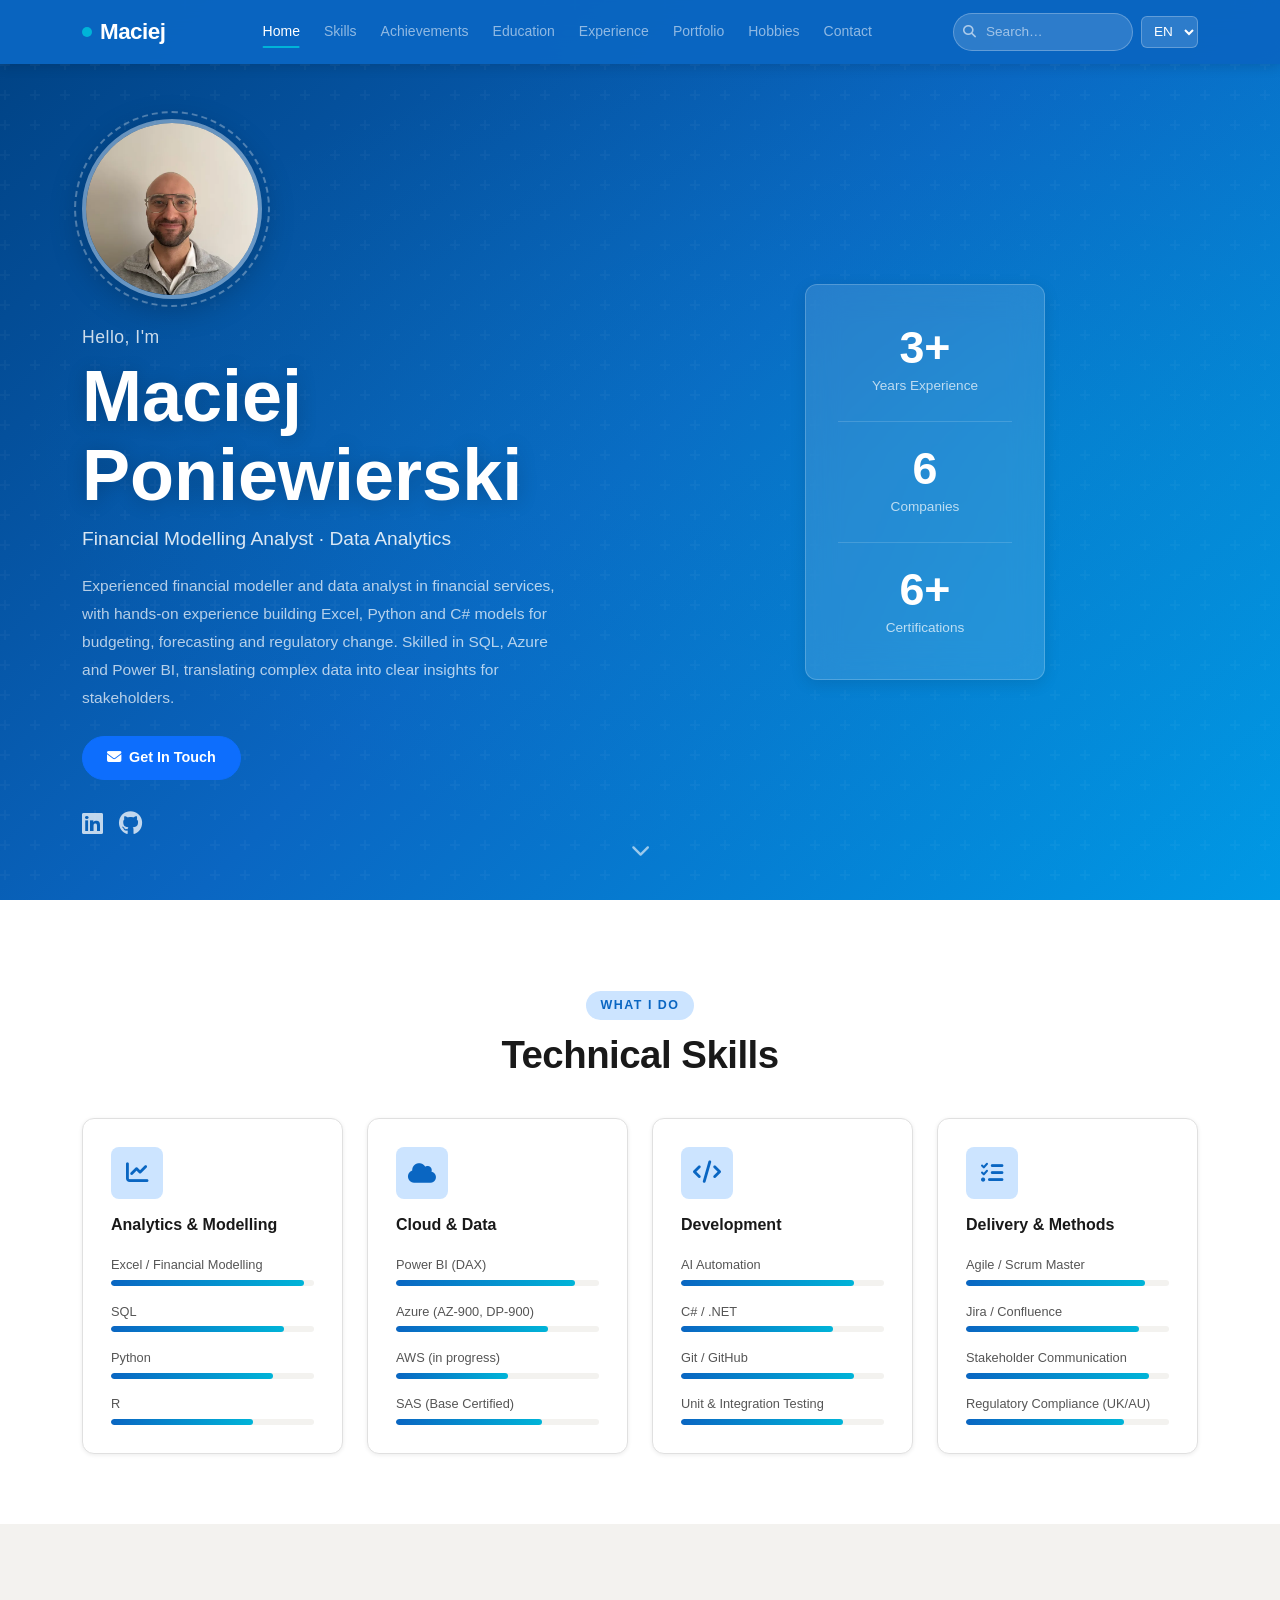
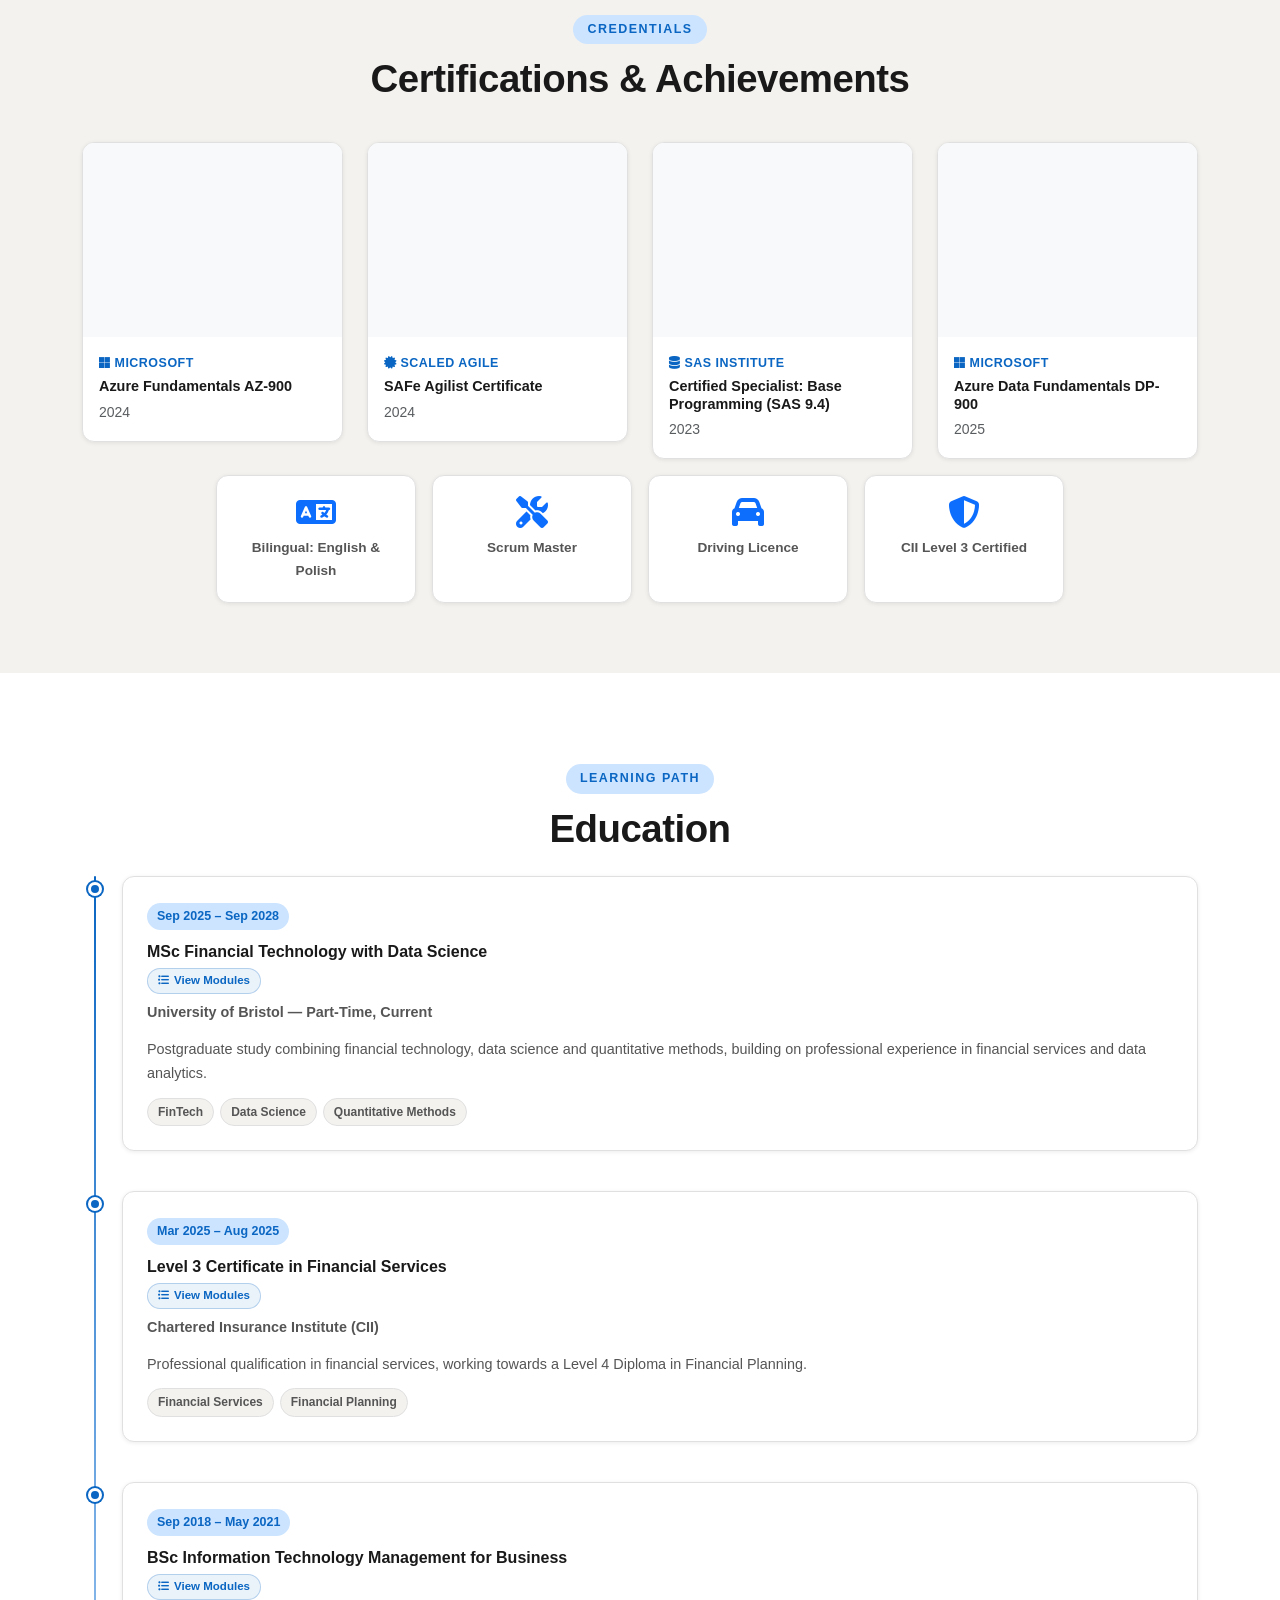
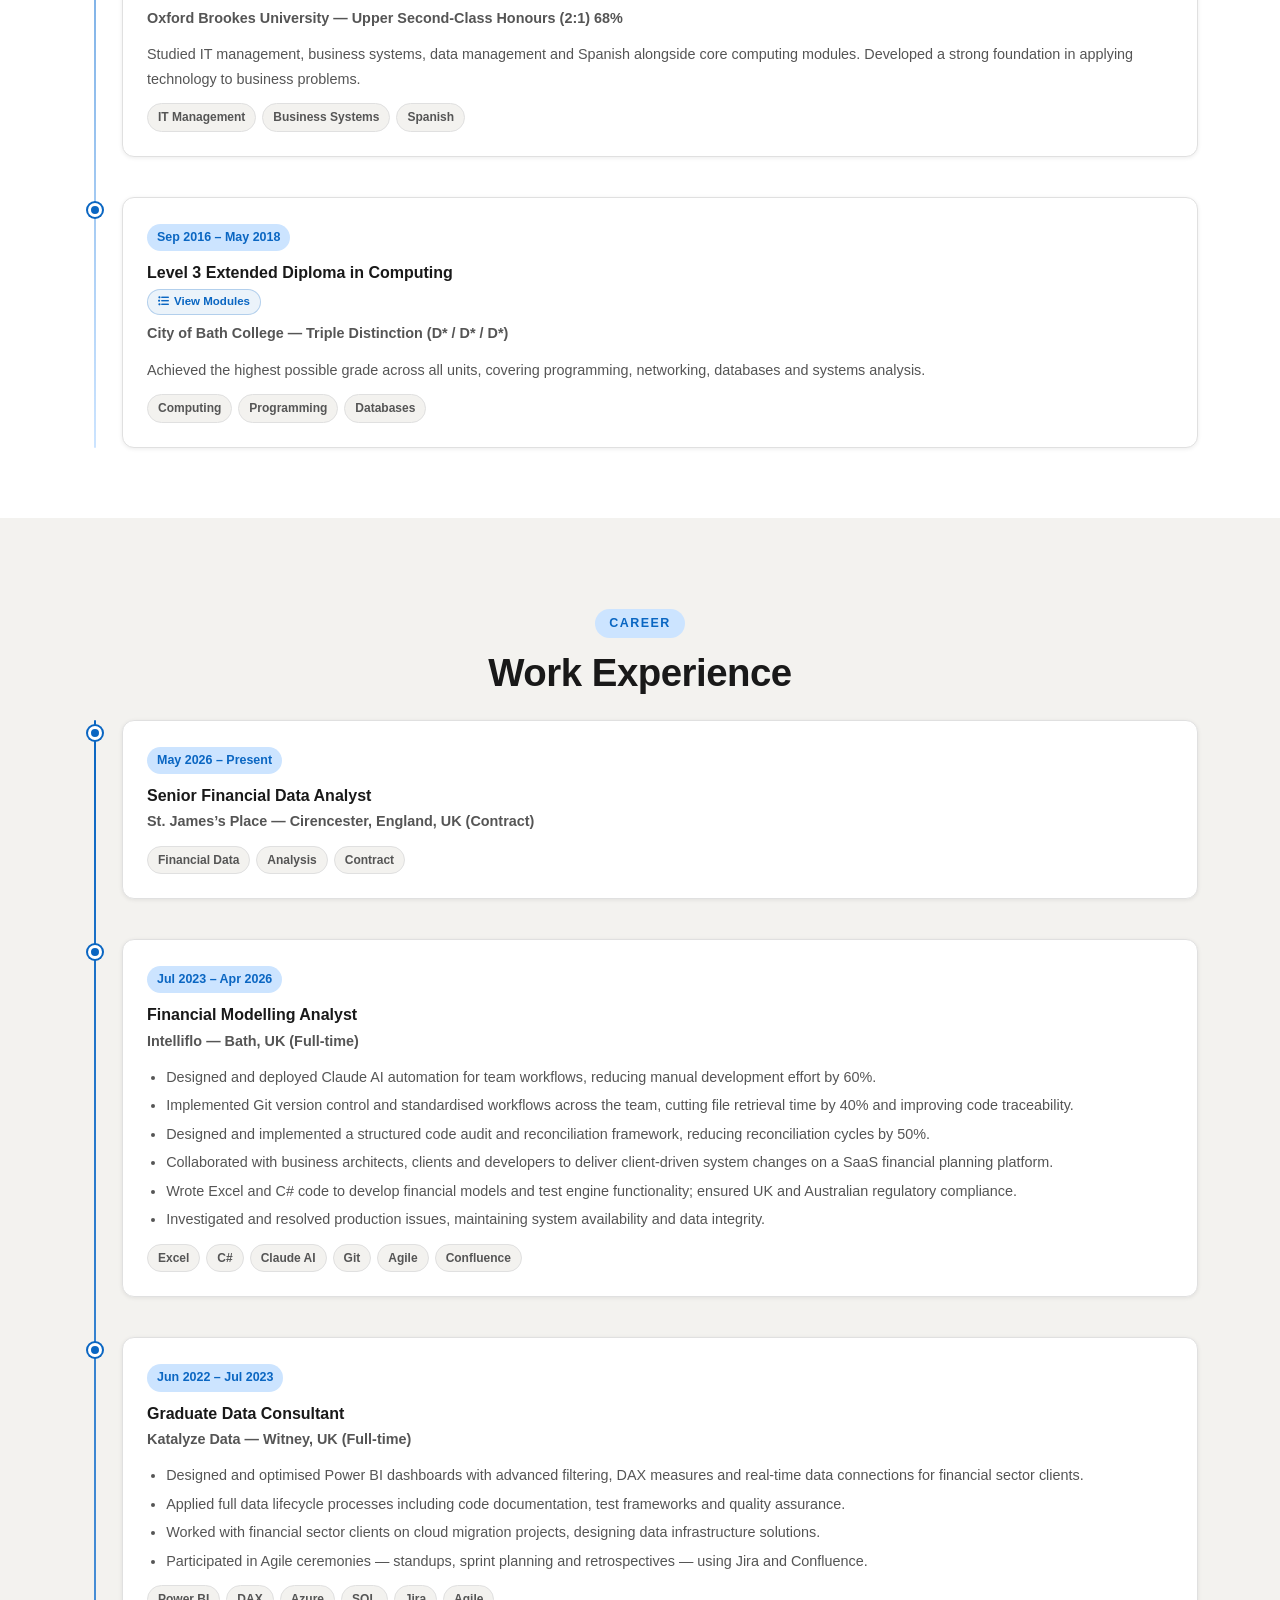
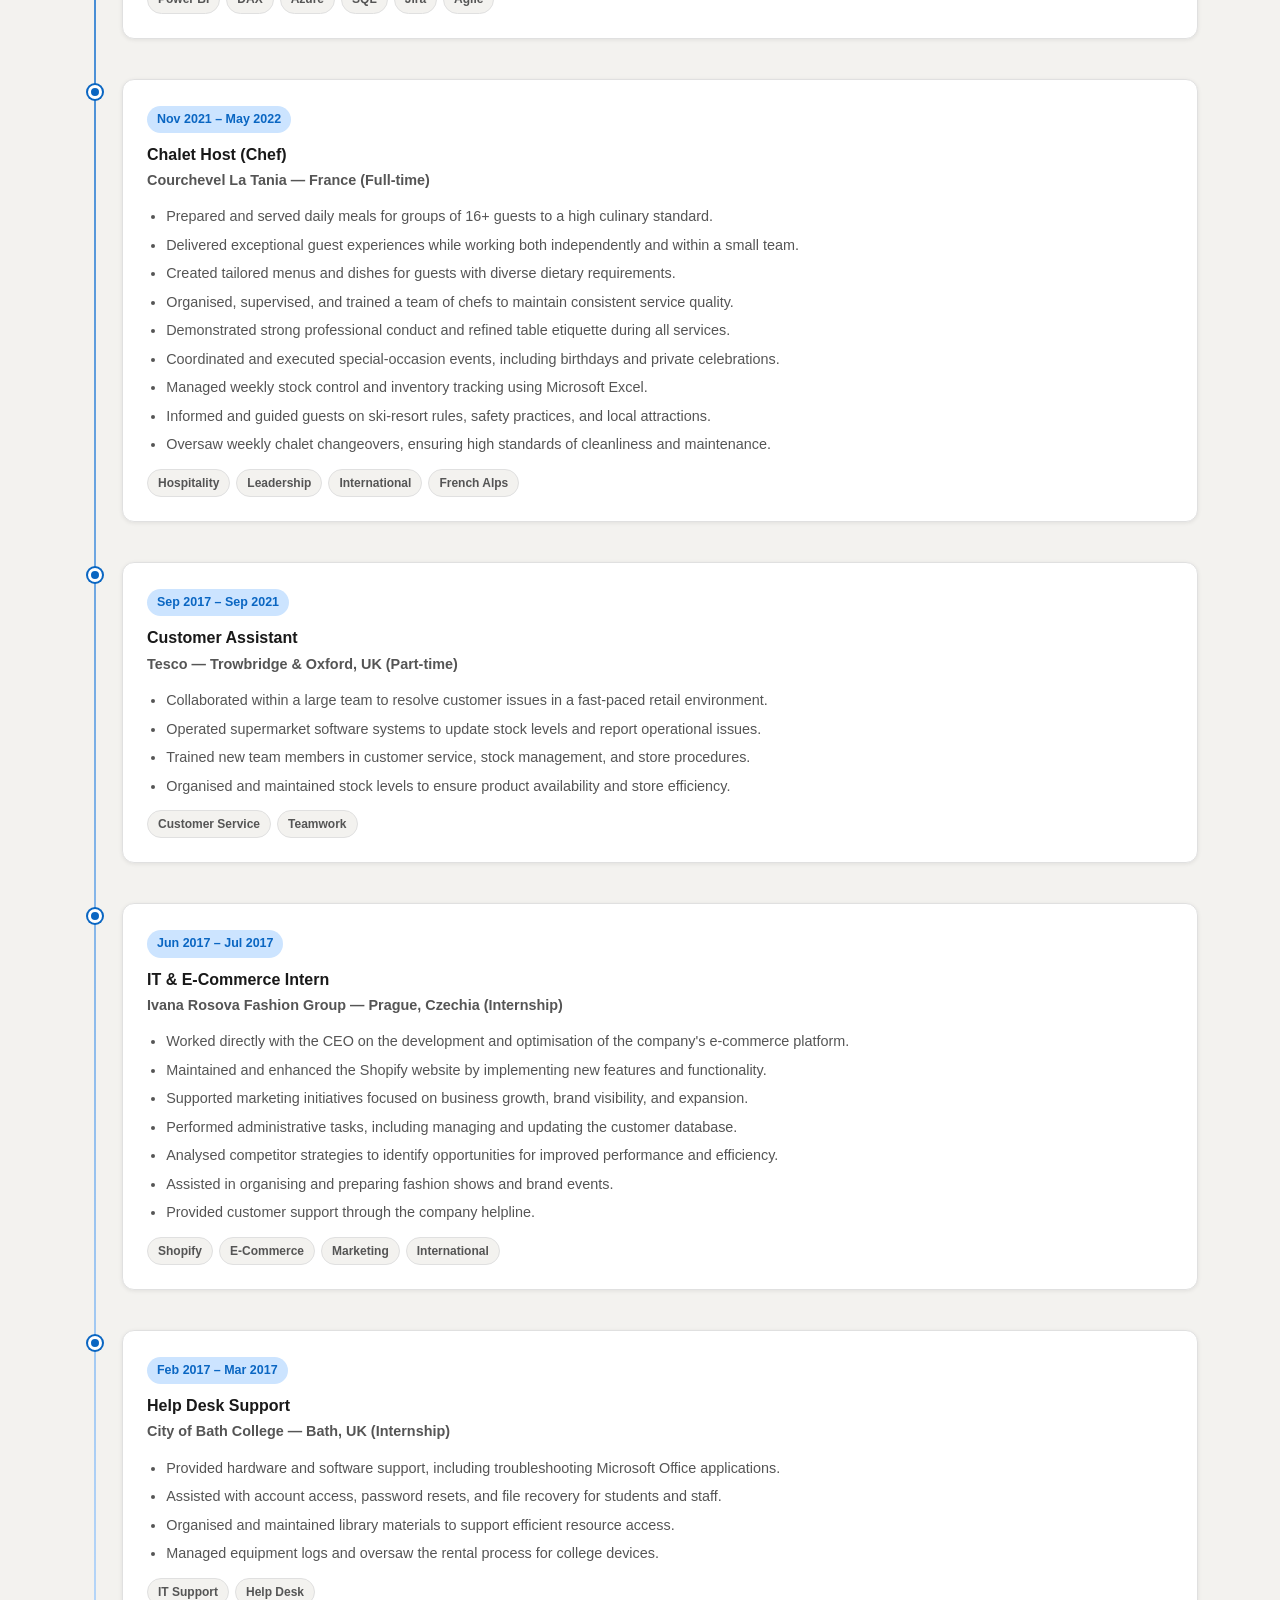
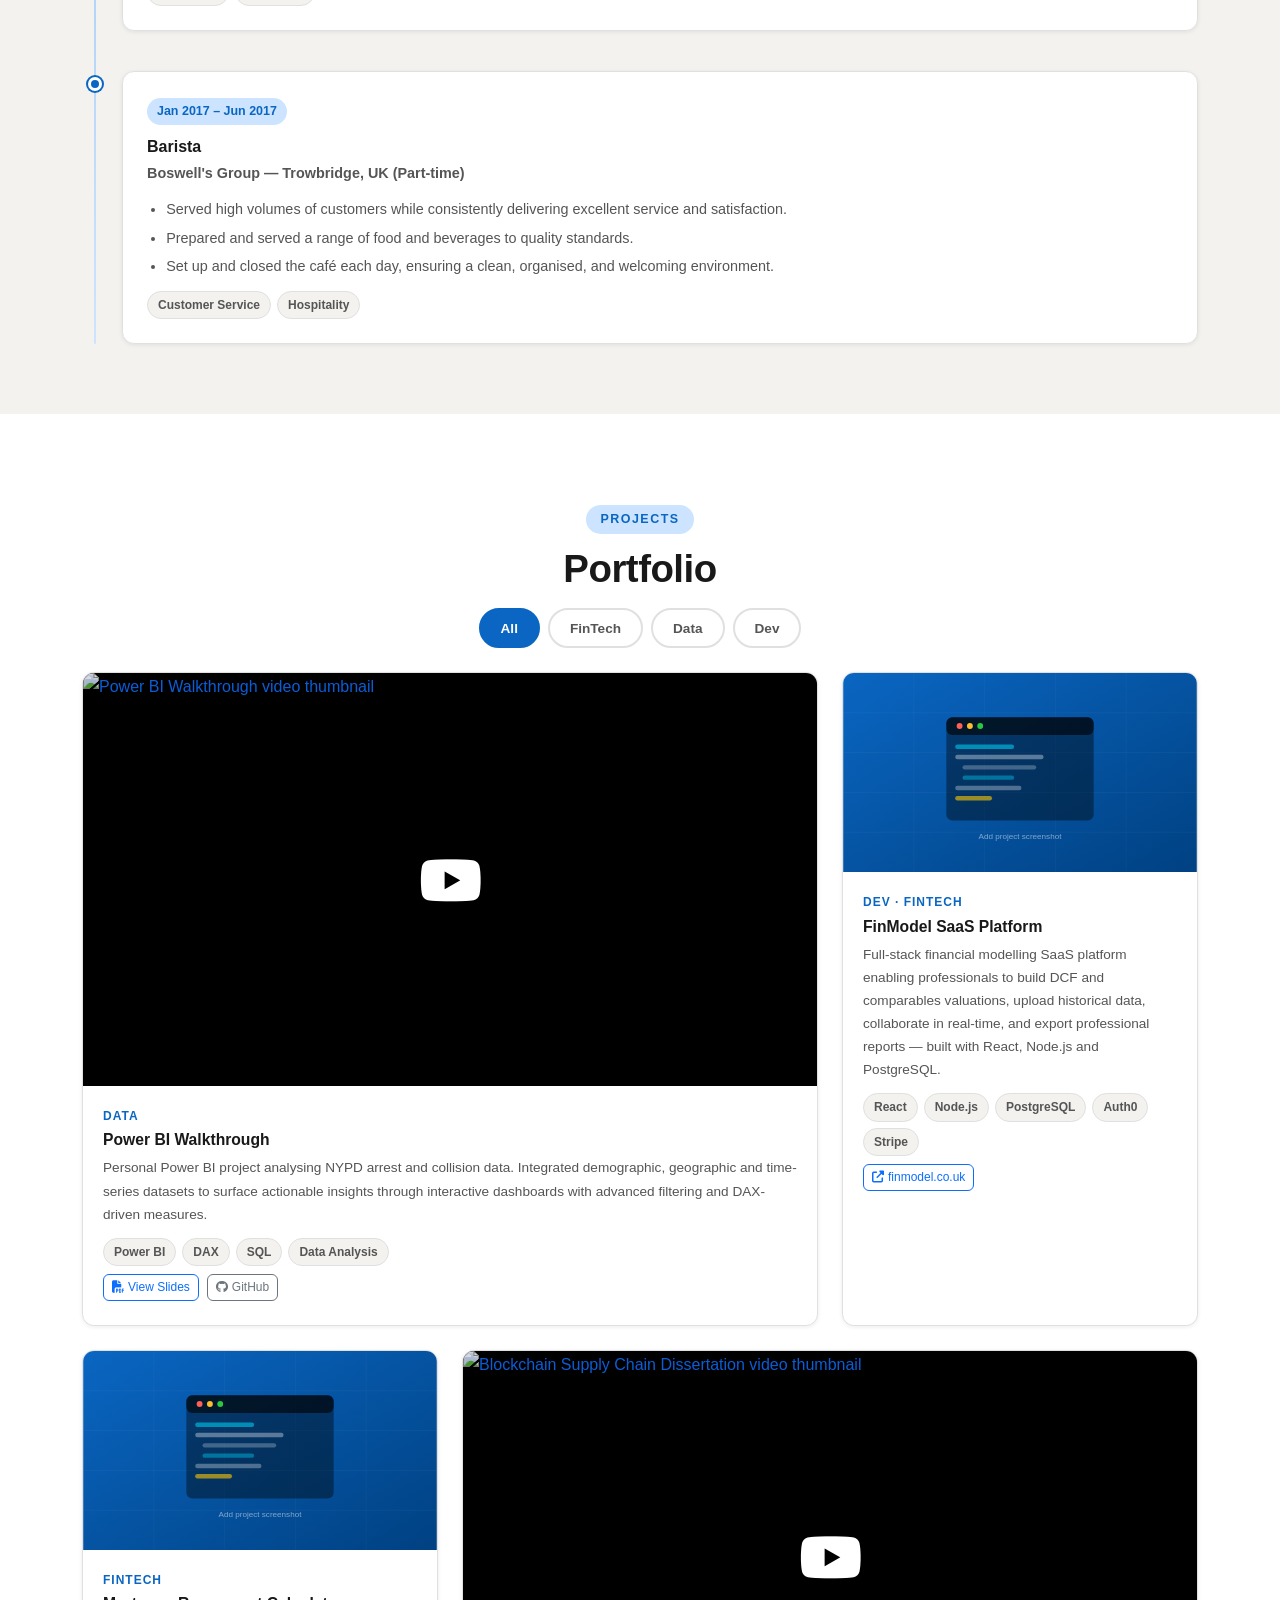
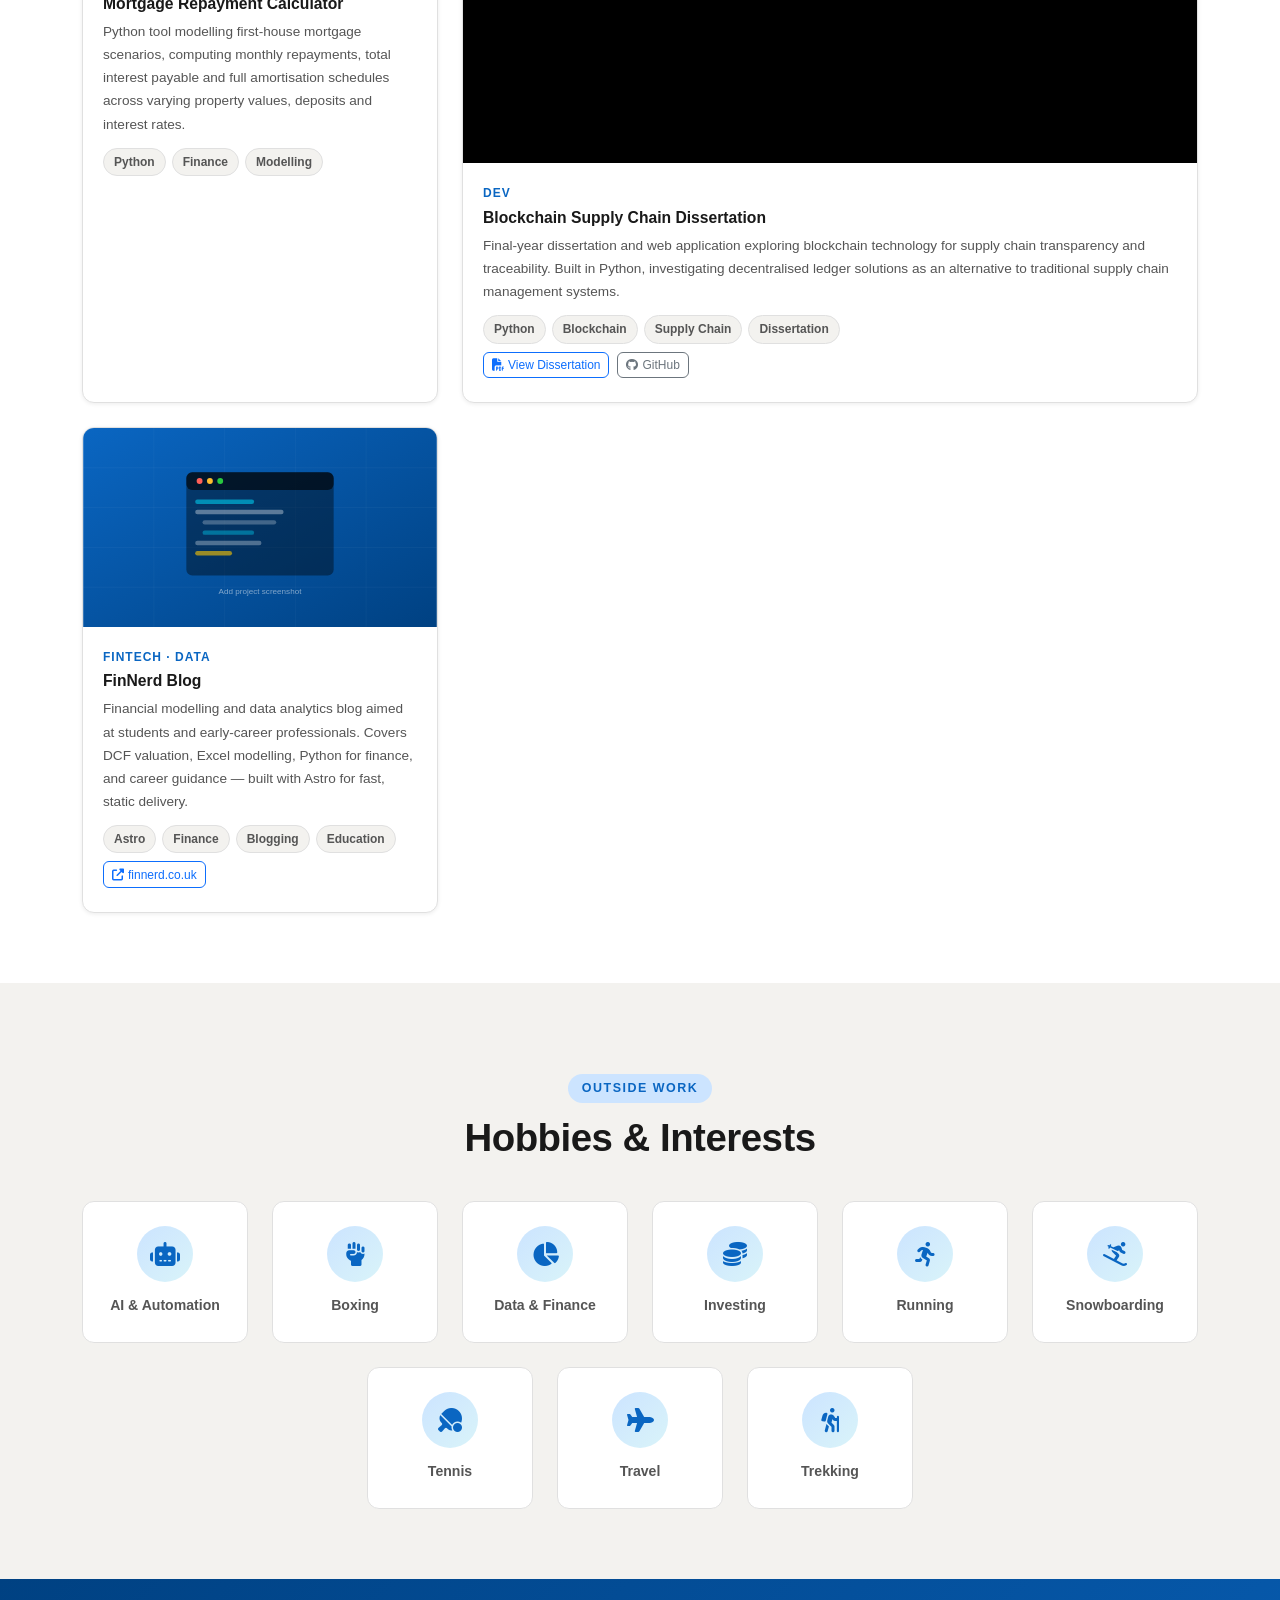
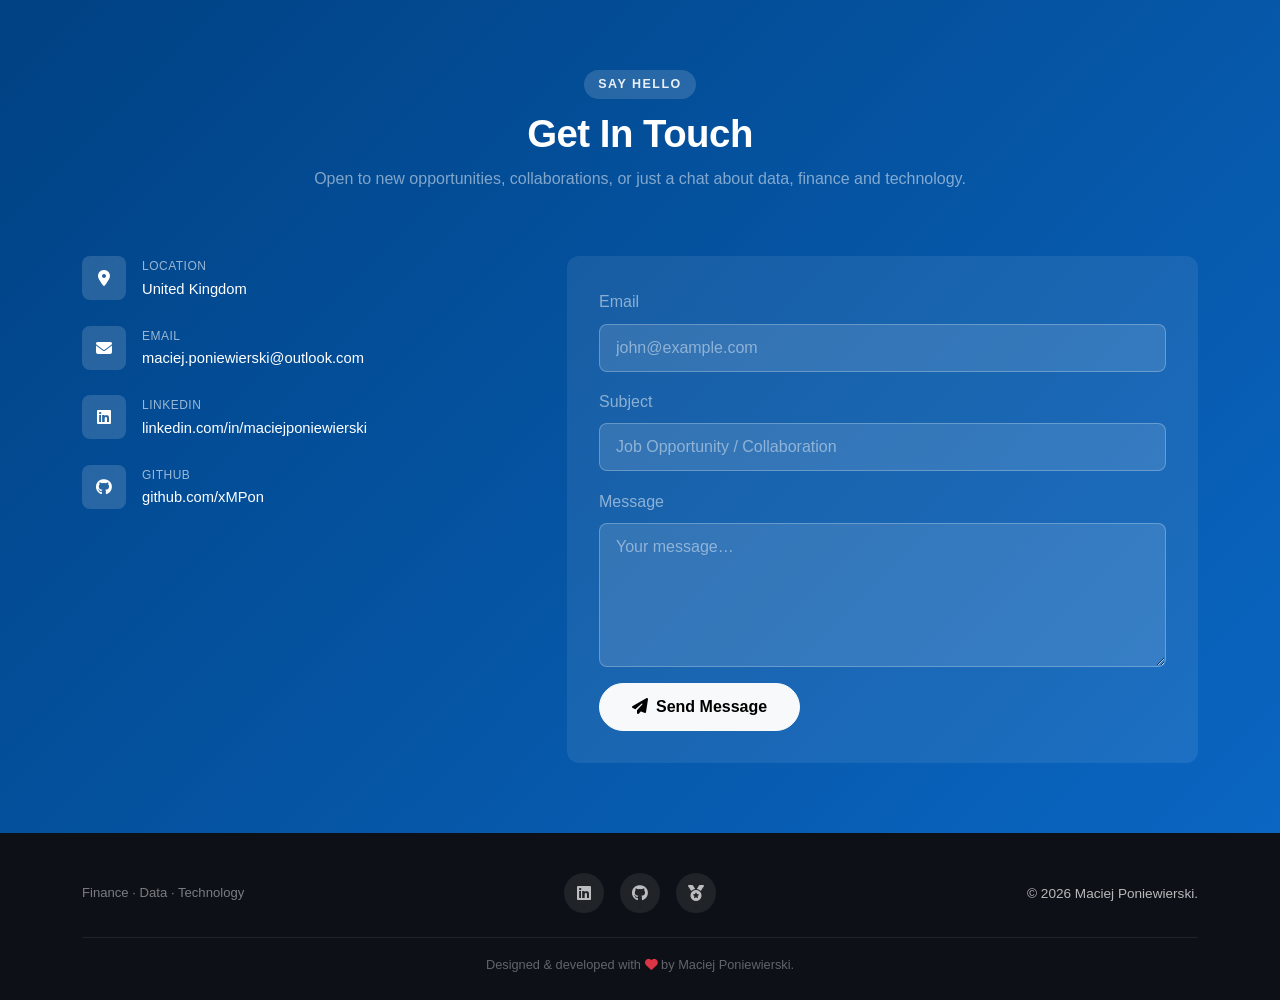
==== commit de55bf1e: "Update portfolio career details" ====
--- a/index.html
+++ b/index.html
@@ -251,7 +251,7 @@
                         <h5 data-translate="skill_dev">Development</h5>
                         <div class="skill-bars">
                             <div class="skill-bar-item">
-                                <span>AI Automation (Claude)</span>
+                                <span>AI Automation</span>
                                 <div class="bar-track"><div class="bar-fill" data-width="85"></div></div>
                             </div>
                             <div class="skill-bar-item">
@@ -522,11 +522,24 @@
                 <h2 class="section-title" data-translate="exp_title">Work Experience</h2>
             </div>
             <div class="timeline timeline-right mt-4">
-                <!-- Intelliflo -->
+                <!-- St. James's Place -->
                 <div class="timeline-item" data-aos="fade-left" data-aos-delay="100">
                     <div class="timeline-dot"></div>
                     <div class="timeline-content">
-                        <span class="timeline-date">Jul 2023 – Present</span>
+                        <span class="timeline-date">May 2026 – Present</span>
+                        <h5>Senior Financial Data Analyst</h5>
+                        <p class="timeline-org">St. James’s Place — Cirencester, England, UK (Contract)</p>
+                        <div class="timeline-tags">
+                            <span class="tag">Financial Data</span><span class="tag">Analysis</span>
+                            <span class="tag">Contract</span>
+                        </div>
+                    </div>
+                </div>
+                <!-- Intelliflo -->
+                <div class="timeline-item" data-aos="fade-left" data-aos-delay="200">
+                    <div class="timeline-dot"></div>
+                    <div class="timeline-content">
+                        <span class="timeline-date">Jul 2023 – Apr 2026</span>
                         <h5 data-translate="exp1_role">Financial Modelling Analyst</h5>
                         <p class="timeline-org">Intelliflo — Bath, UK (Full-time)</p>
                         <ul data-translate="exp1_desc">
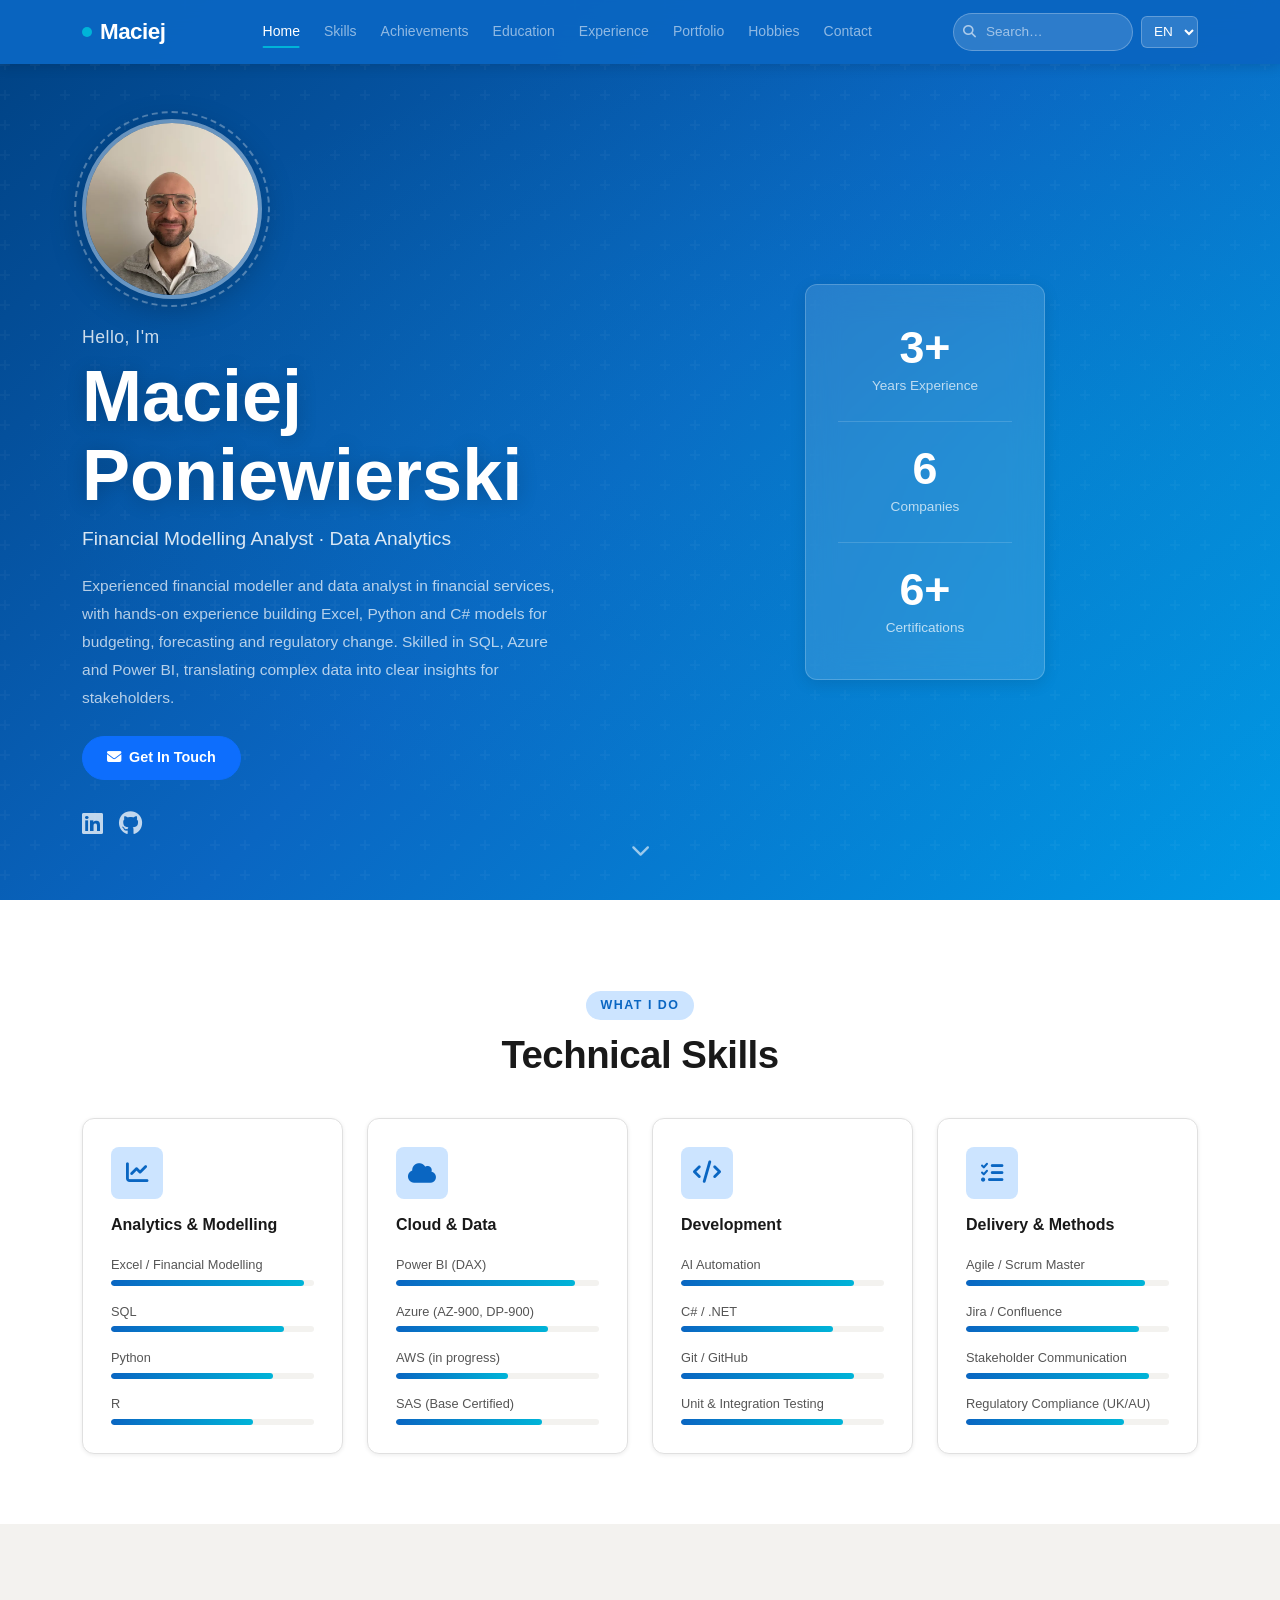
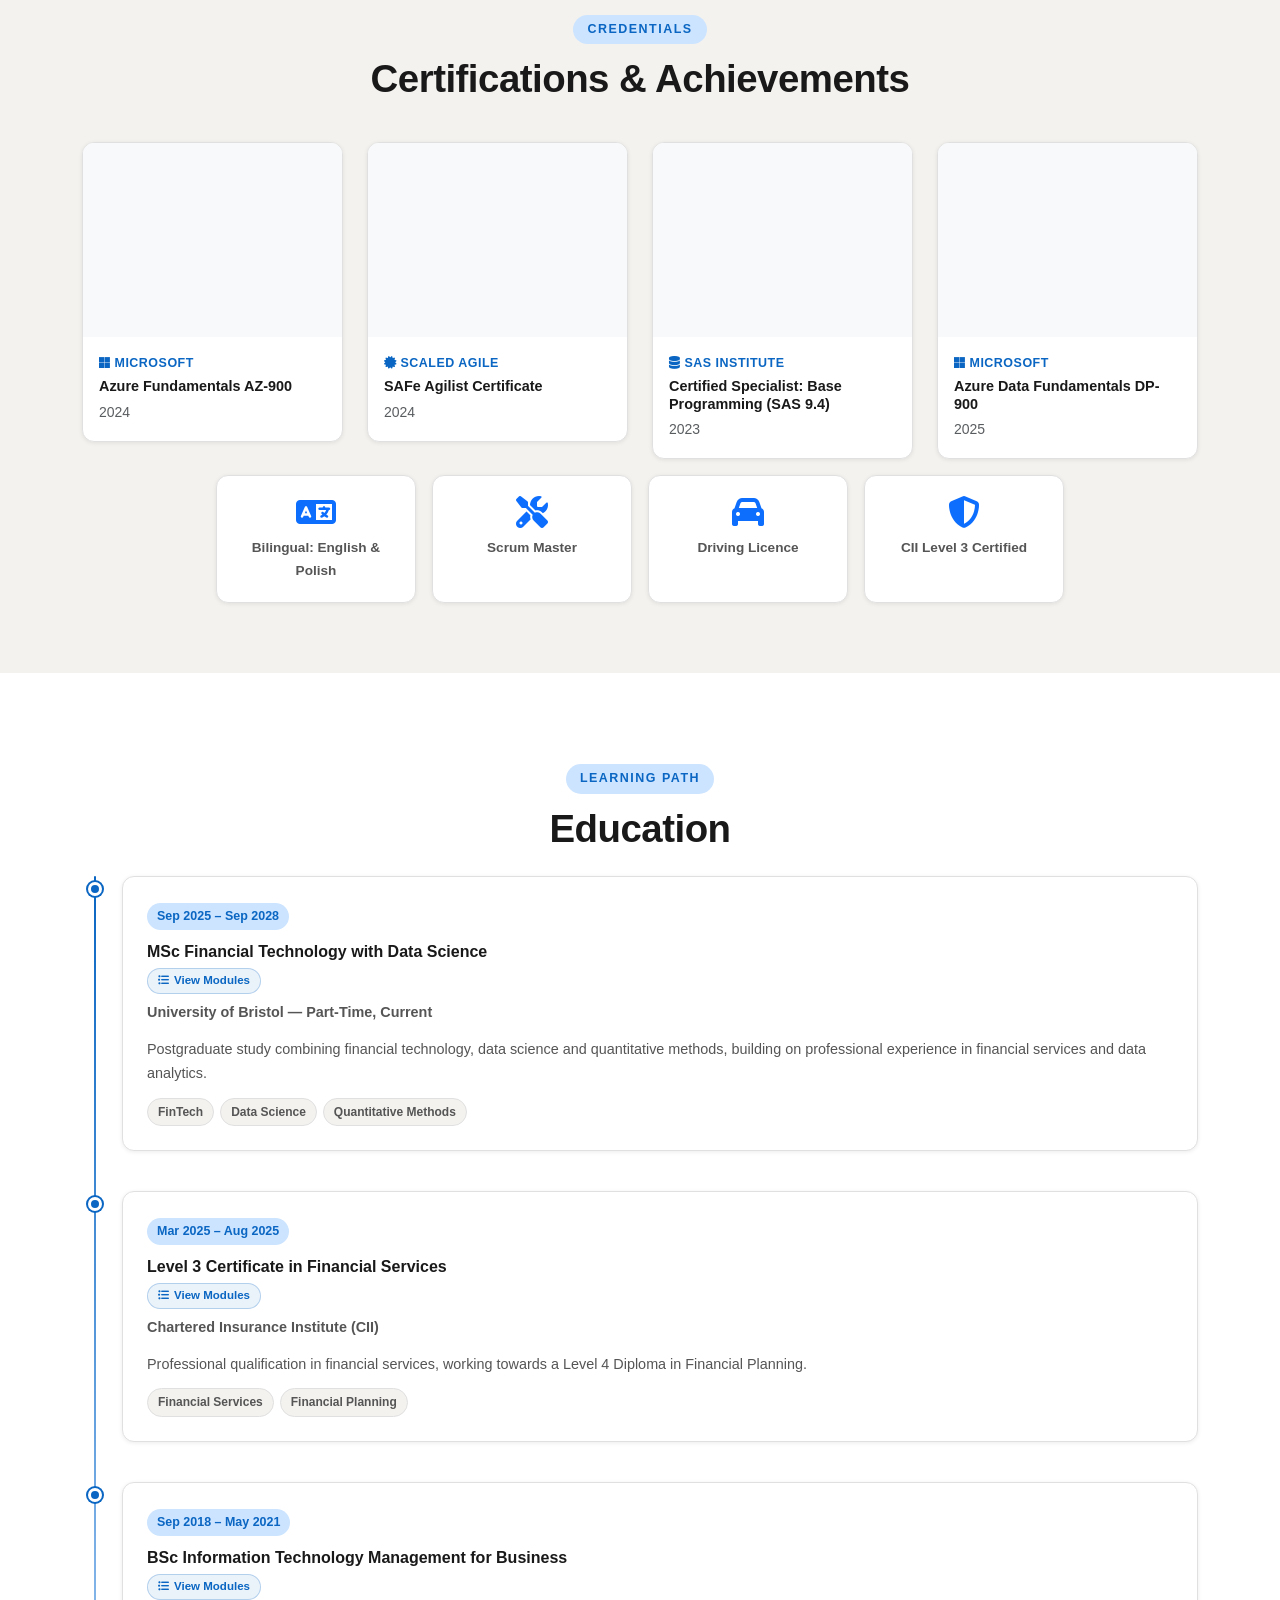
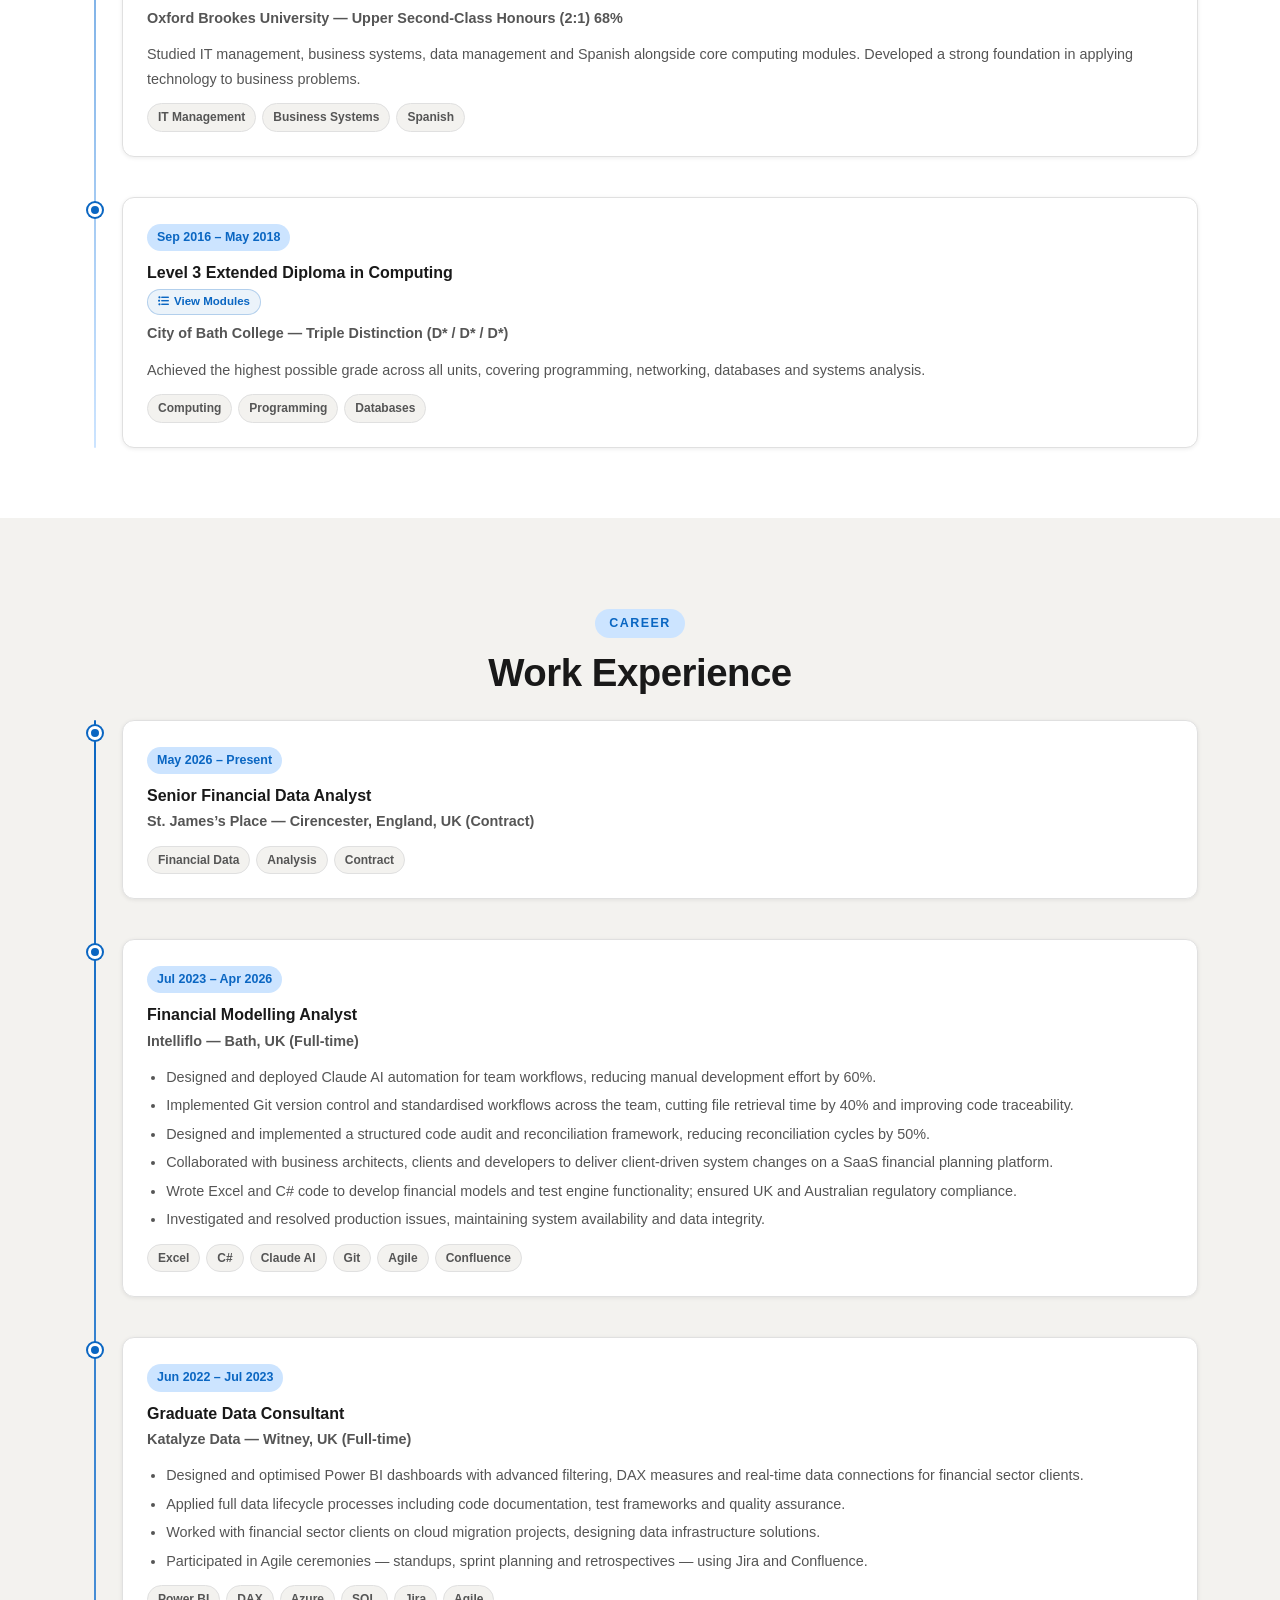
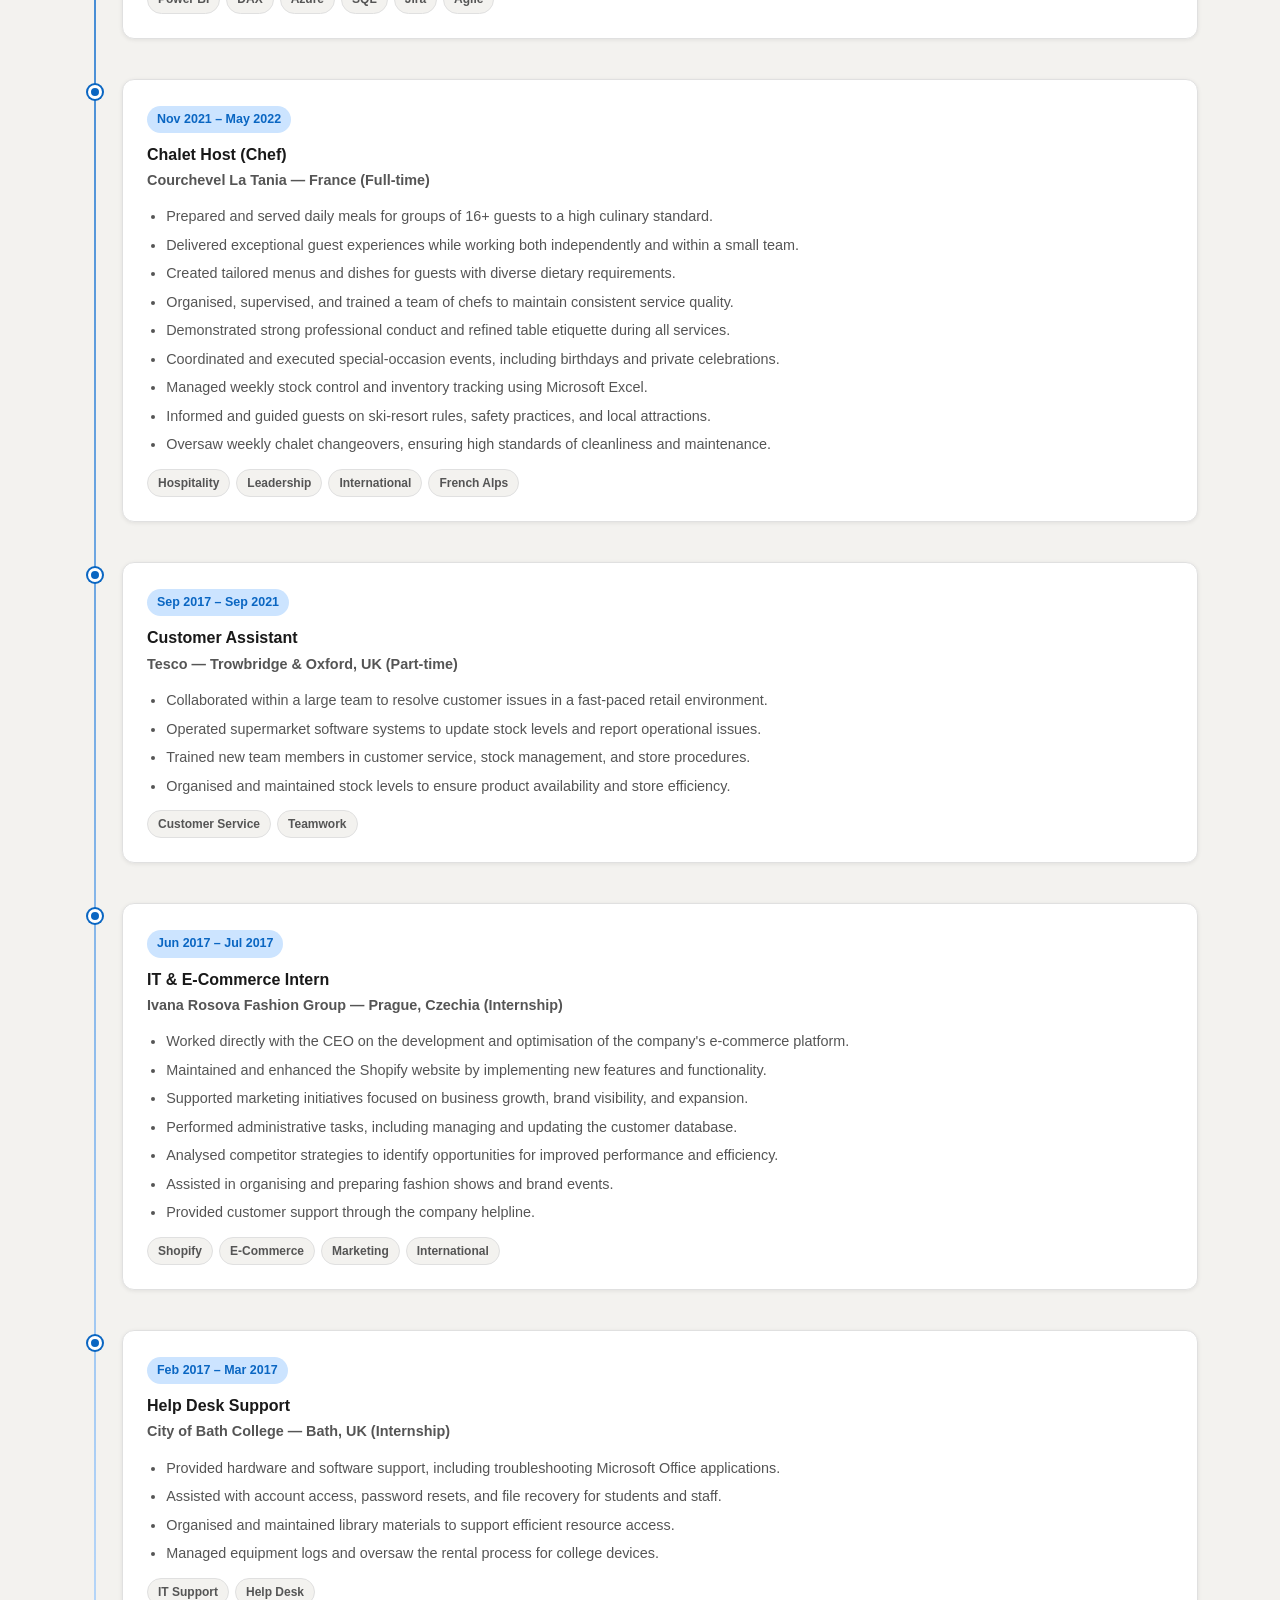
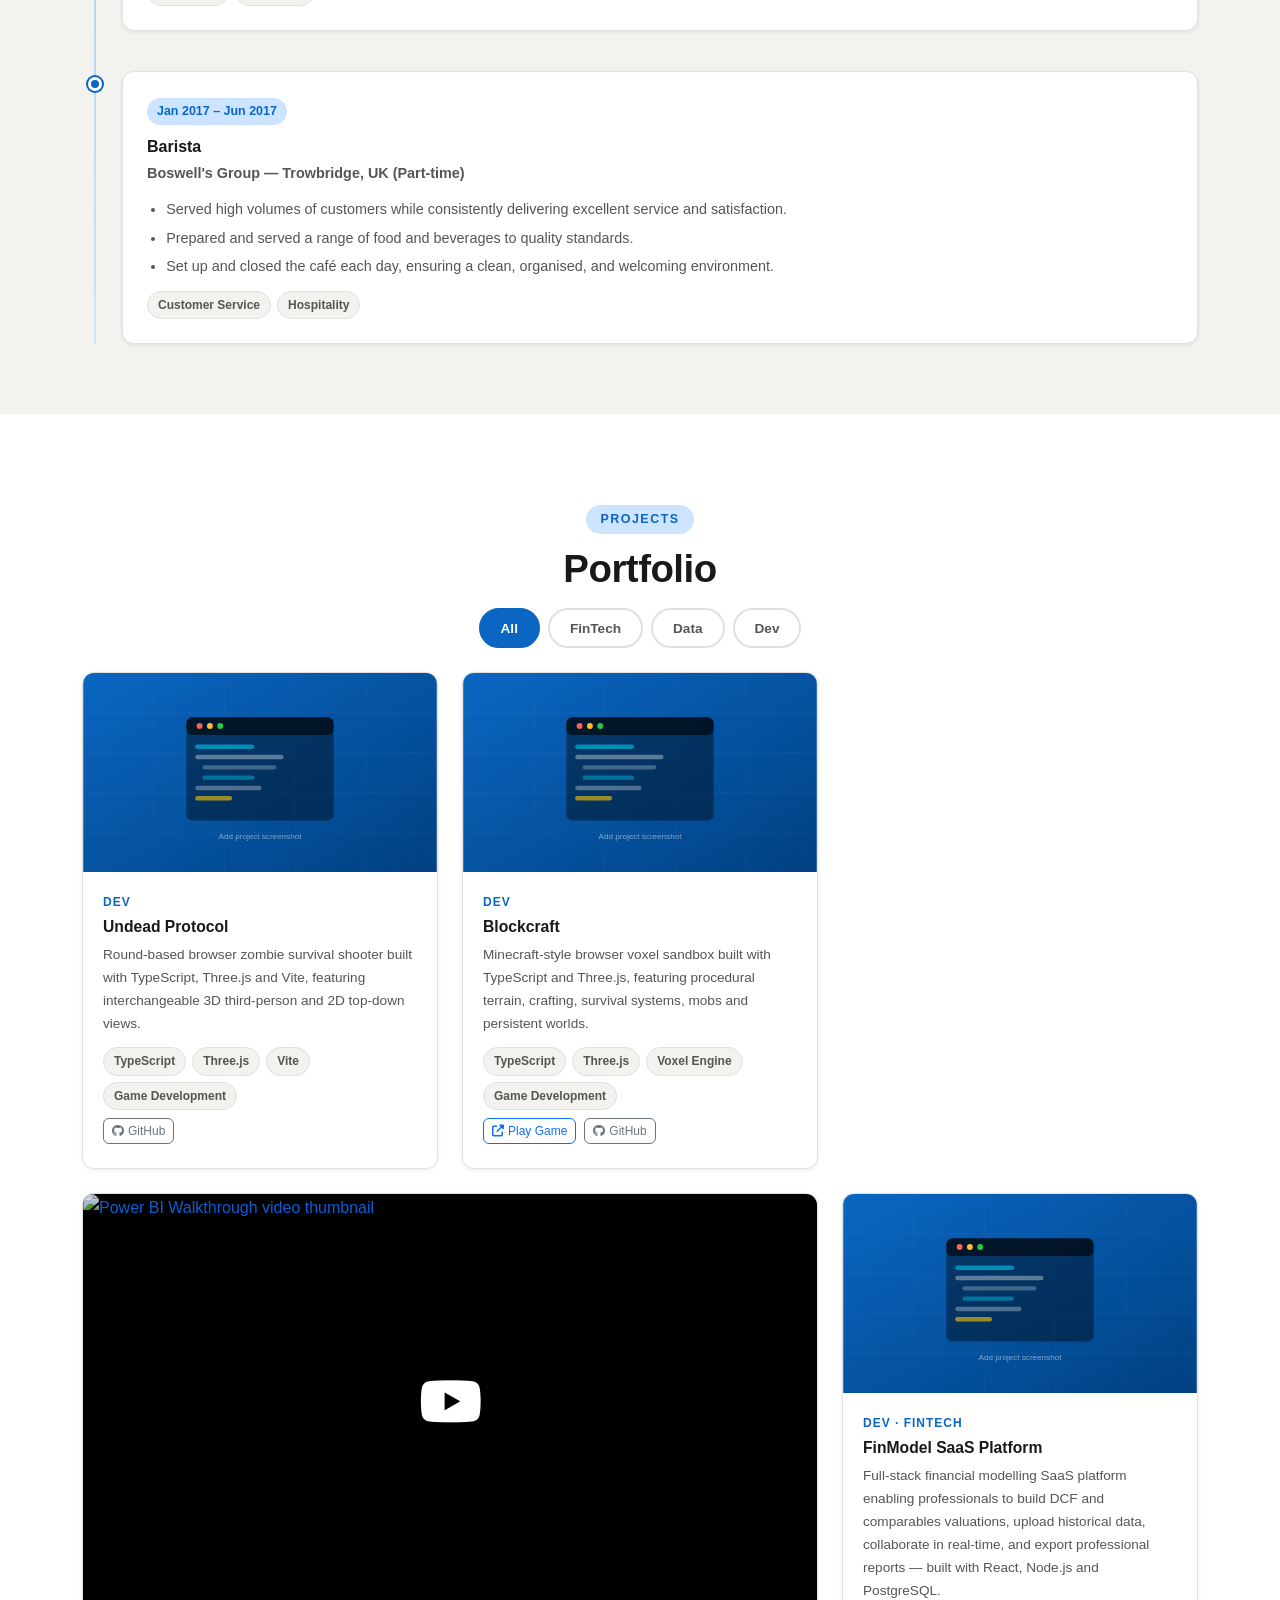
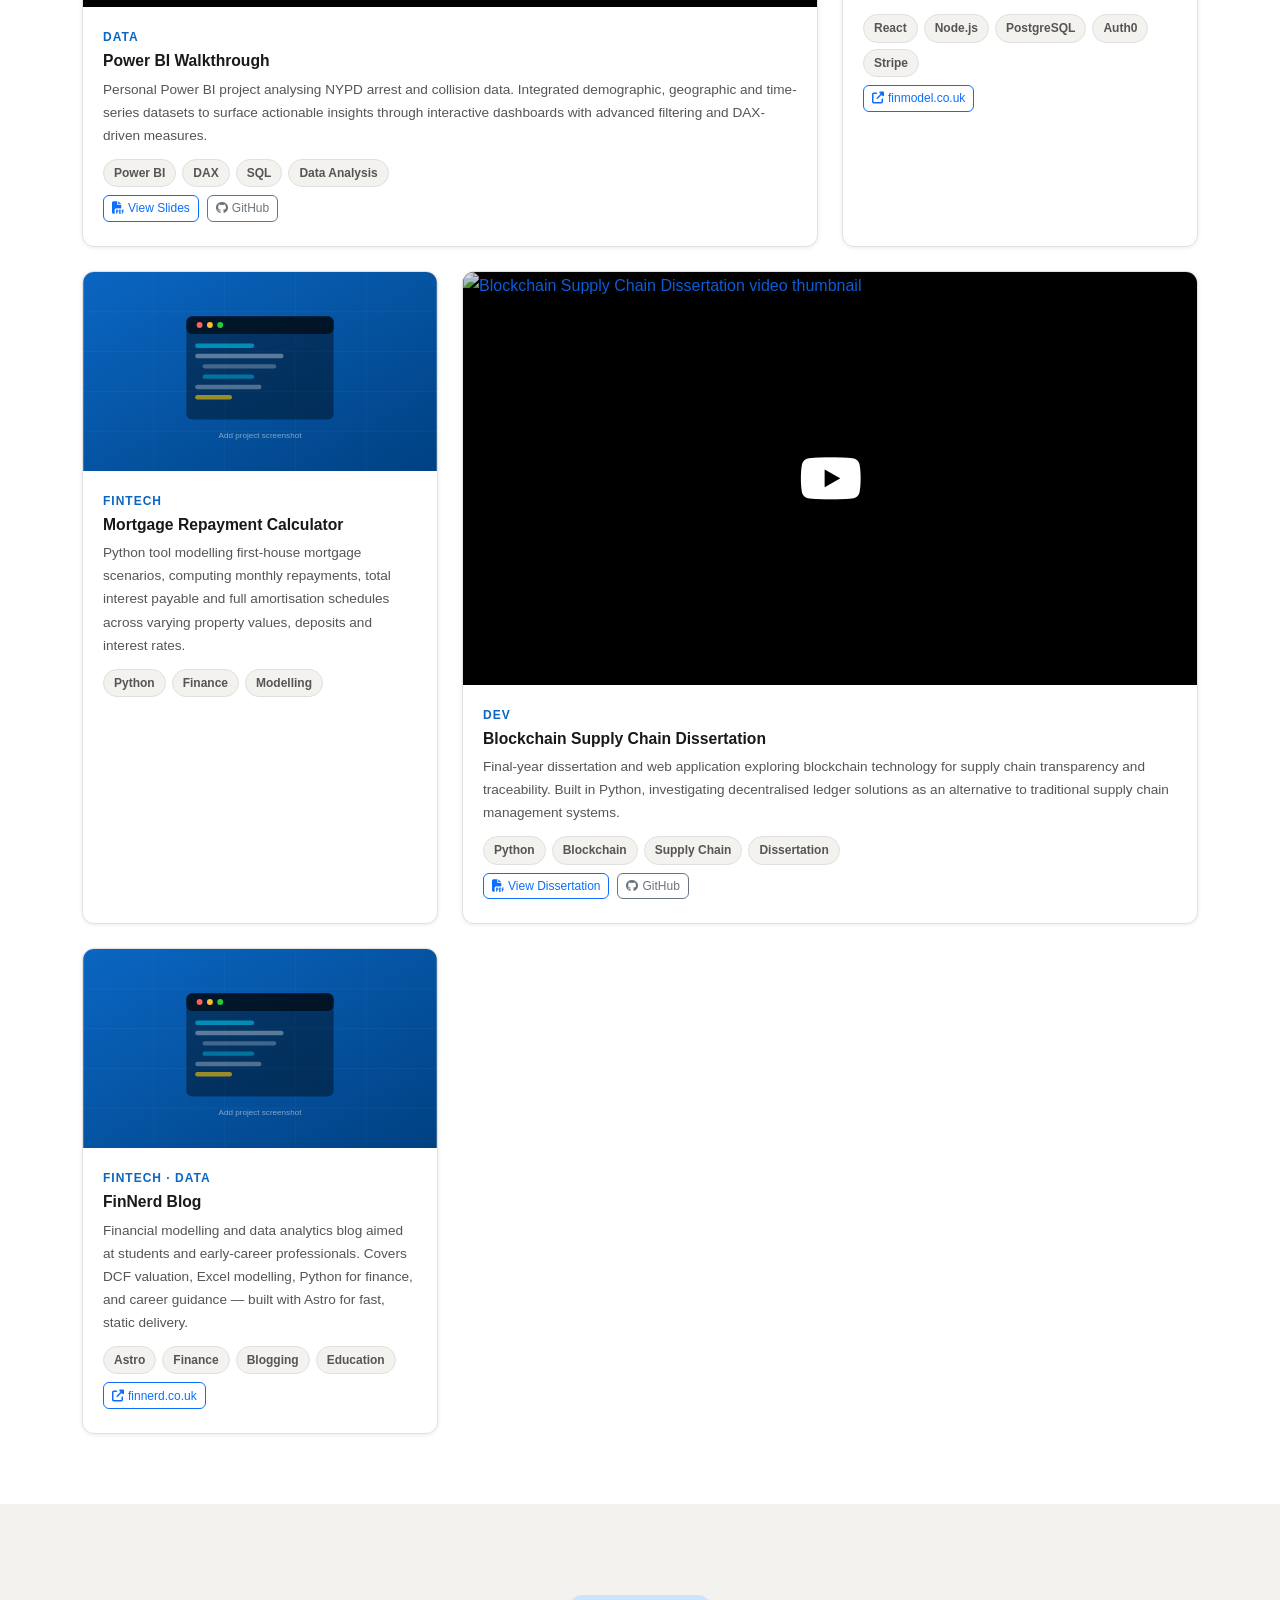
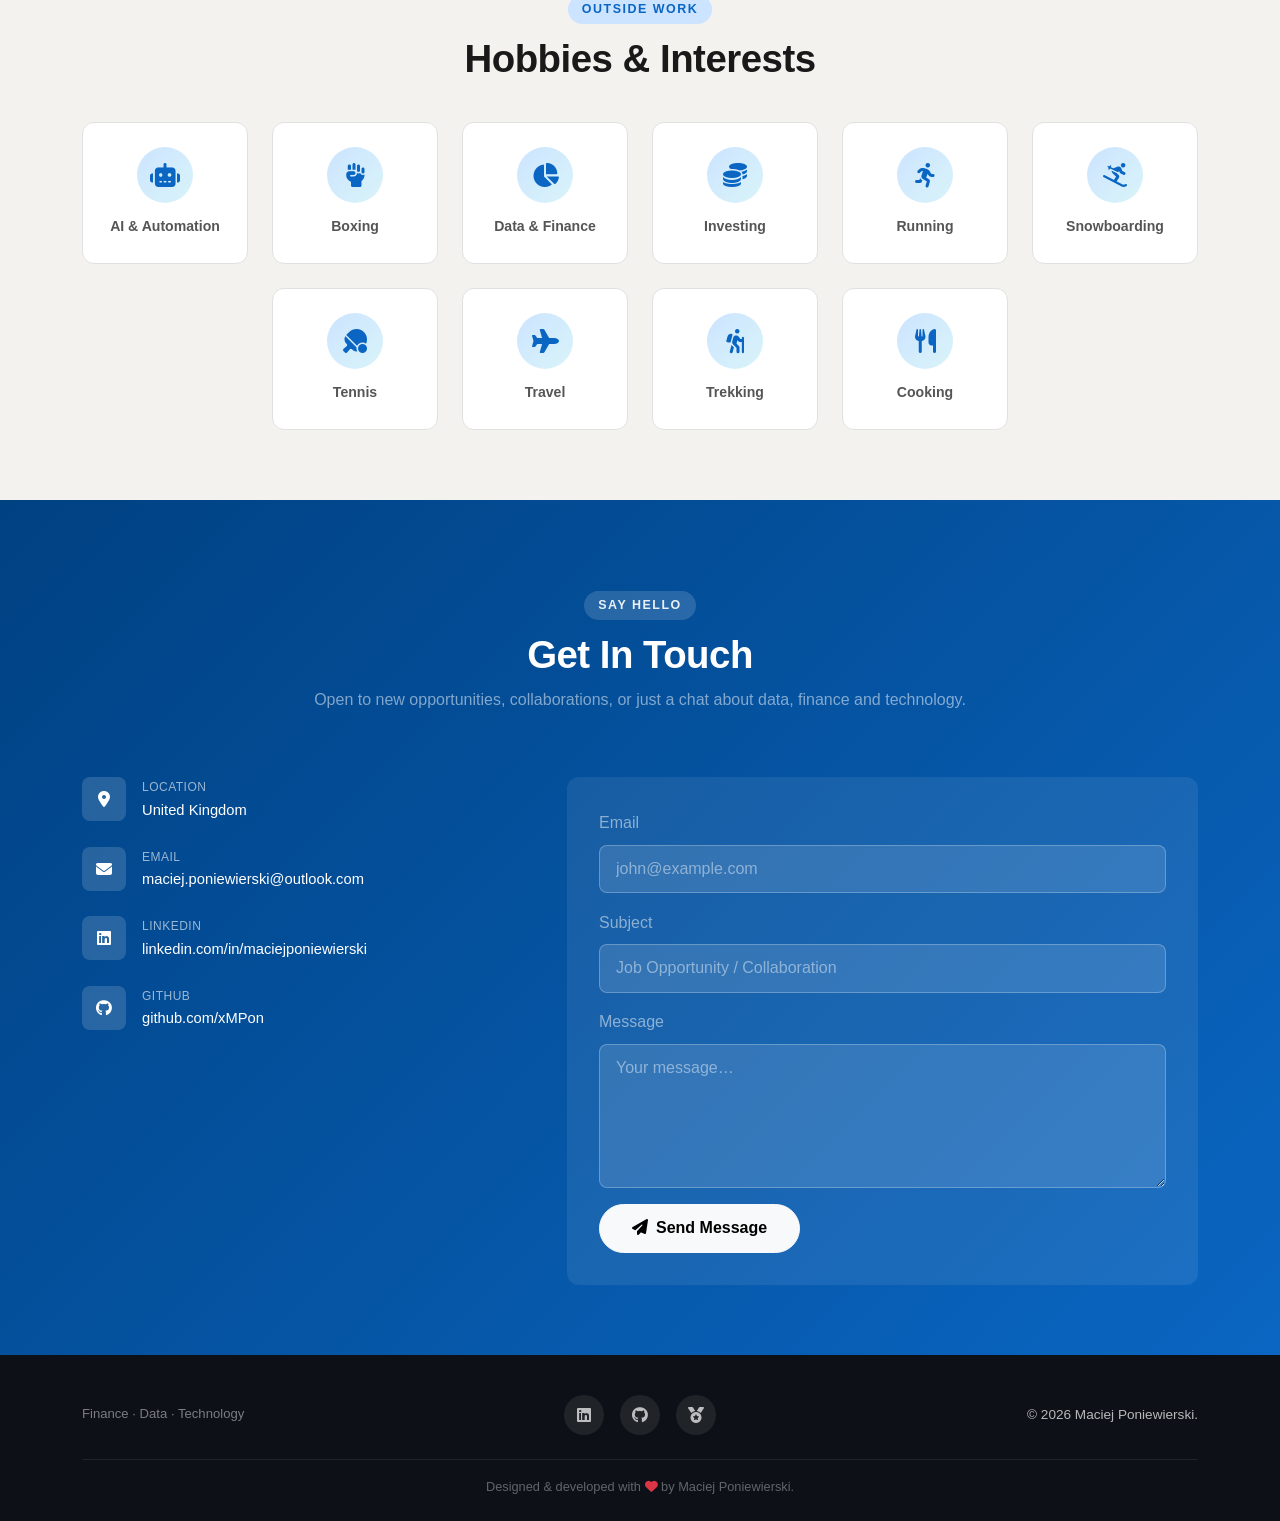
==== commit 6a98d9e4: "Add cooking hobby and preserve project cards" ====
--- a/index.html
+++ b/index.html
@@ -695,6 +695,58 @@
                 <button type="button" class="filter-btn" data-filter="dev" data-translate="filter_dev">Dev</button>
             </div>
             <div class="row g-4" id="portfolioGrid">
+                <!-- Project 10: Undead Protocol -->
+                <div class="col-md-6 col-lg-4 portfolio-item" data-category="dev" data-aos="zoom-in" data-aos-delay="50">
+                    <div class="project-card">
+                        <div class="project-img-wrap">
+                            <img src="assets/img/project-placeholder.svg" alt="Undead Protocol" class="img-fluid">
+                            <div class="project-overlay">
+                                <a href="https://github.com/xMPon/undead-protocol" target="_blank" rel="noopener noreferrer" class="btn btn-sm btn-light">
+                                    <i class="fab fa-github me-1"></i>GitHub
+                                </a>
+                            </div>
+                        </div>
+                        <div class="project-body">
+                            <span class="project-cat">Dev</span>
+                            <h5>Undead Protocol</h5>
+                            <p>Round-based browser zombie survival shooter built with TypeScript, Three.js and Vite, featuring interchangeable 3D third-person and 2D top-down views.</p>
+                            <div class="project-tags">
+                                <span class="tag">TypeScript</span><span class="tag">Three.js</span><span class="tag">Vite</span><span class="tag">Game Development</span>
+                            </div>
+                            <div class="project-links mt-2">
+                                <a href="https://github.com/xMPon/undead-protocol" target="_blank" rel="noopener noreferrer" class="btn btn-xs btn-outline-secondary me-1 mb-1"><i class="fab fa-github me-1"></i>GitHub</a>
+                            </div>
+                        </div>
+                    </div>
+                </div>
+                <!-- Project 11: Blockcraft -->
+                <div class="col-md-6 col-lg-4 portfolio-item" data-category="dev" data-aos="zoom-in" data-aos-delay="75">
+                    <div class="project-card">
+                        <div class="project-img-wrap">
+                            <img src="assets/img/project-placeholder.svg" alt="Blockcraft" class="img-fluid">
+                            <div class="project-overlay">
+                                <a href="https://xmpon.github.io/blockcraft/" target="_blank" rel="noopener noreferrer" class="btn btn-sm btn-light me-2">
+                                    <i class="fas fa-external-link-alt me-1"></i>Play Game
+                                </a>
+                                <a href="https://github.com/xMPon/blockcraft" target="_blank" rel="noopener noreferrer" class="btn btn-sm btn-light">
+                                    <i class="fab fa-github me-1"></i>GitHub
+                                </a>
+                            </div>
+                        </div>
+                        <div class="project-body">
+                            <span class="project-cat">Dev</span>
+                            <h5>Blockcraft</h5>
+                            <p>Minecraft-style browser voxel sandbox built with TypeScript and Three.js, featuring procedural terrain, crafting, survival systems, mobs and persistent worlds.</p>
+                            <div class="project-tags">
+                                <span class="tag">TypeScript</span><span class="tag">Three.js</span><span class="tag">Voxel Engine</span><span class="tag">Game Development</span>
+                            </div>
+                            <div class="project-links mt-2">
+                                <a href="https://xmpon.github.io/blockcraft/" target="_blank" rel="noopener noreferrer" class="btn btn-xs btn-outline-primary me-1 mb-1"><i class="fas fa-external-link-alt me-1"></i>Play Game</a>
+                                <a href="https://github.com/xMPon/blockcraft" target="_blank" rel="noopener noreferrer" class="btn btn-xs btn-outline-secondary me-1 mb-1"><i class="fab fa-github me-1"></i>GitHub</a>
+                            </div>
+                        </div>
+                    </div>
+                </div>
                 <!-- Project 4: NYPD Crime Analytics (Power BI) -->
                 <div class="col-md-12 col-lg-8 portfolio-item" data-category="data" data-aos="zoom-in" data-aos-delay="100">
                     <div class="project-card">
@@ -895,6 +947,12 @@
                     <div class="hobby-card text-center">
                         <div class="hobby-icon"><i class="fas fa-person-hiking"></i></div>
                         <p data-translate="hob9">Trekking</p>
+                    </div>
+                </div>
+                <div class="col-6 col-md-4 col-lg-2" data-aos="zoom-in" data-aos-delay="550">
+                    <div class="hobby-card text-center">
+                        <div class="hobby-icon"><i class="fas fa-utensils"></i></div>
+                        <p data-translate="hob10">Cooking</p>
                     </div>
                 </div>
             </div>
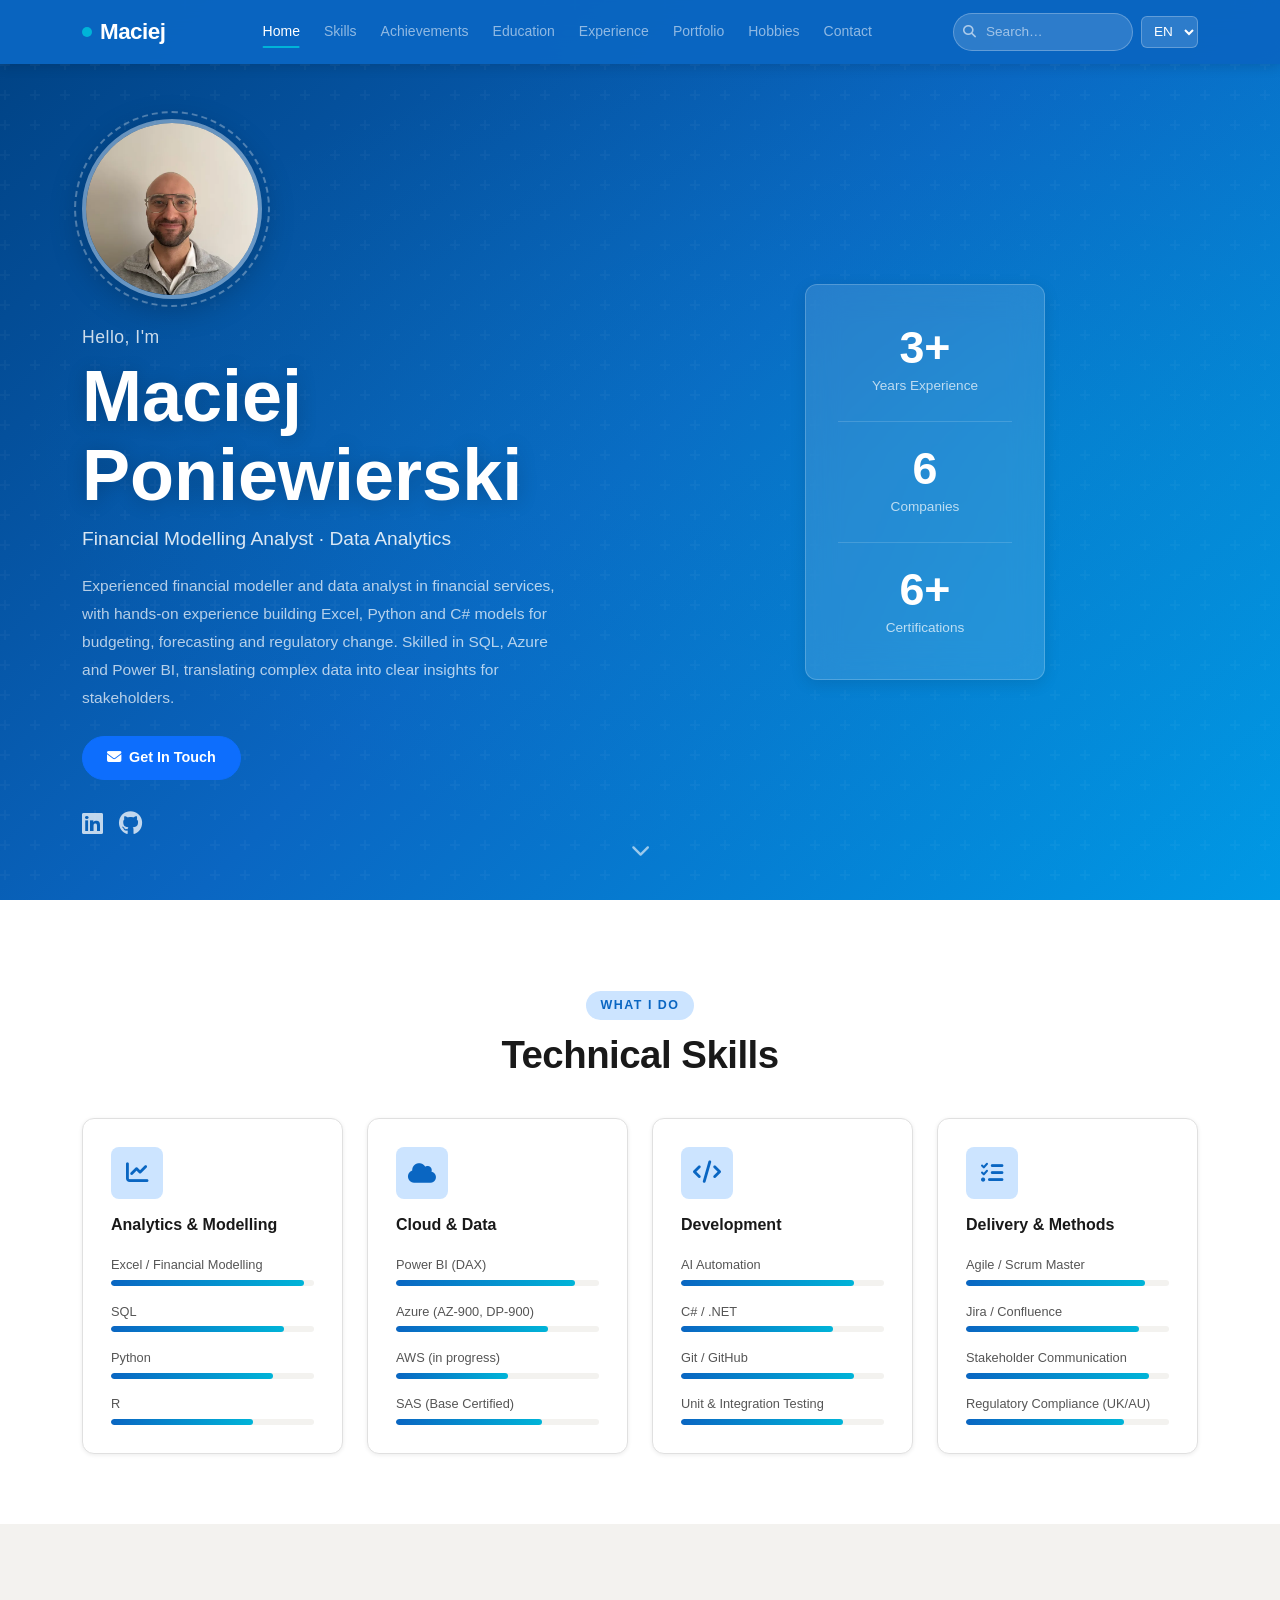
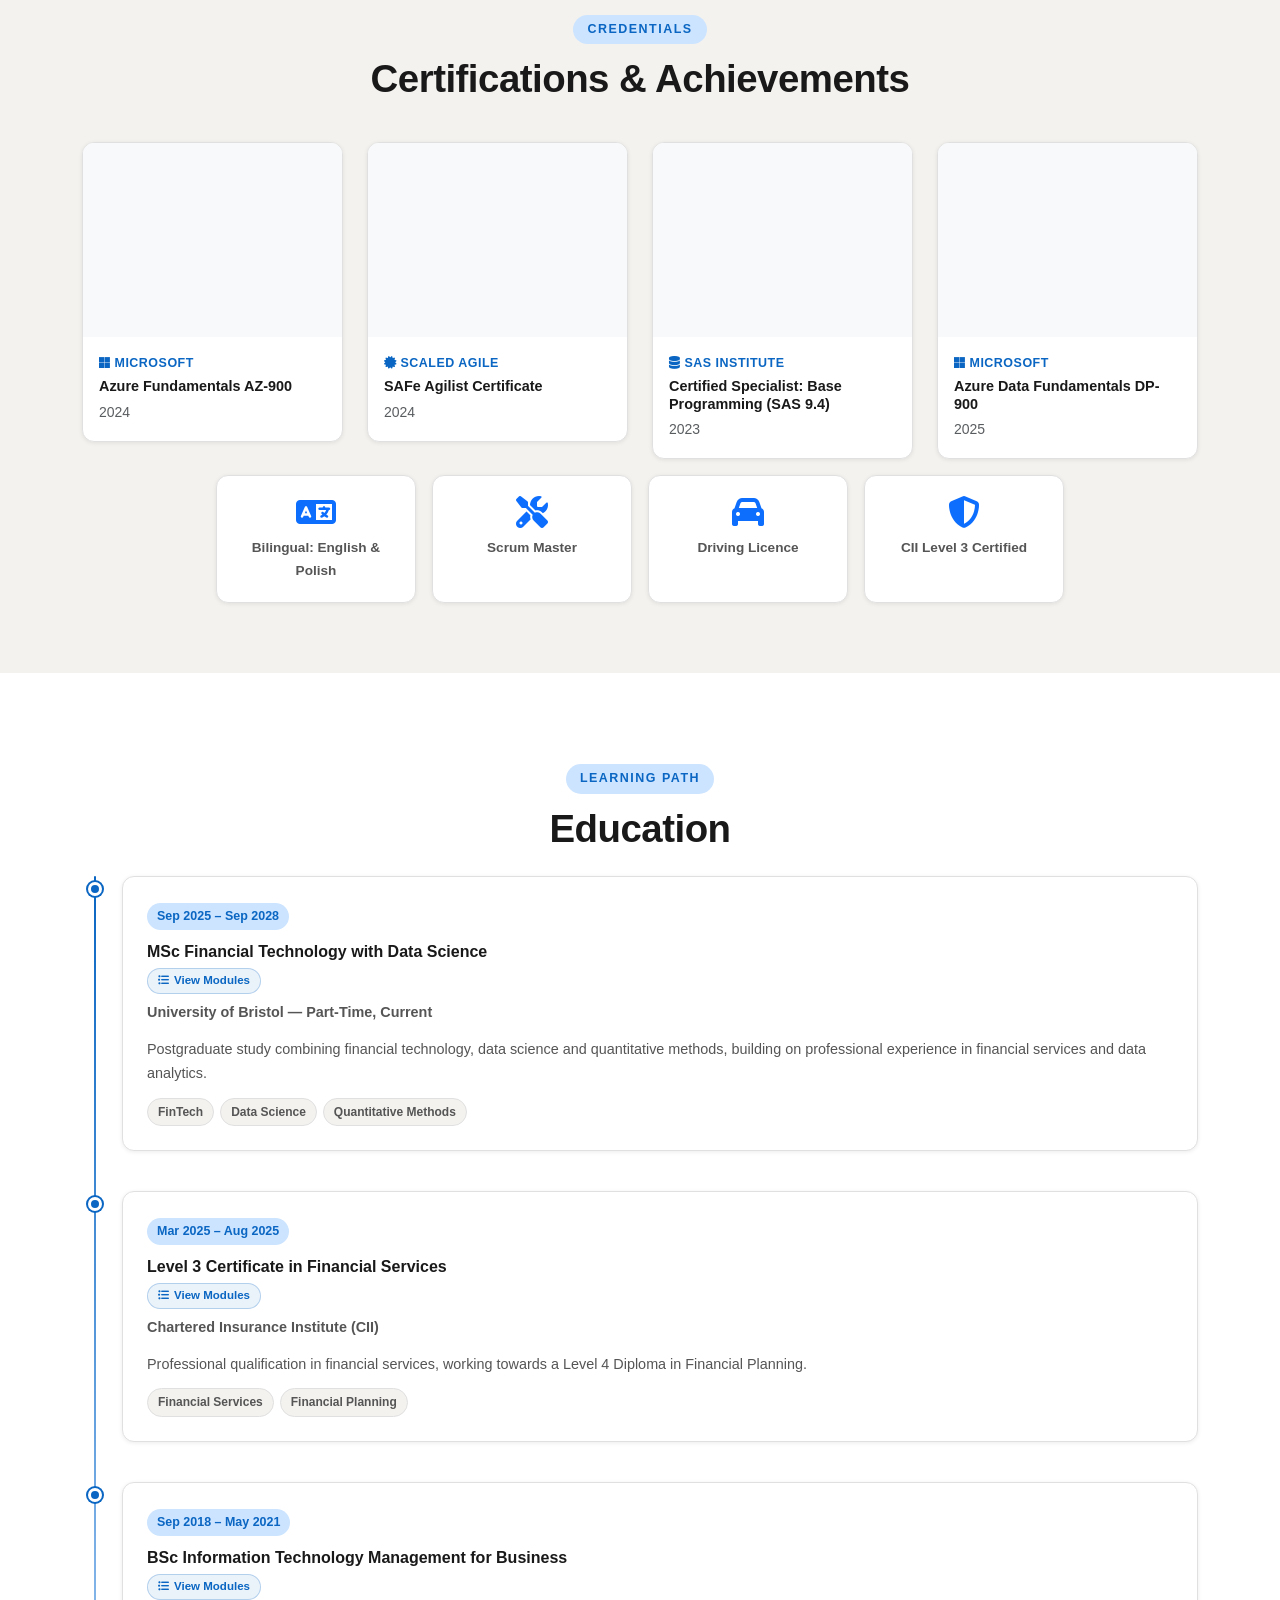
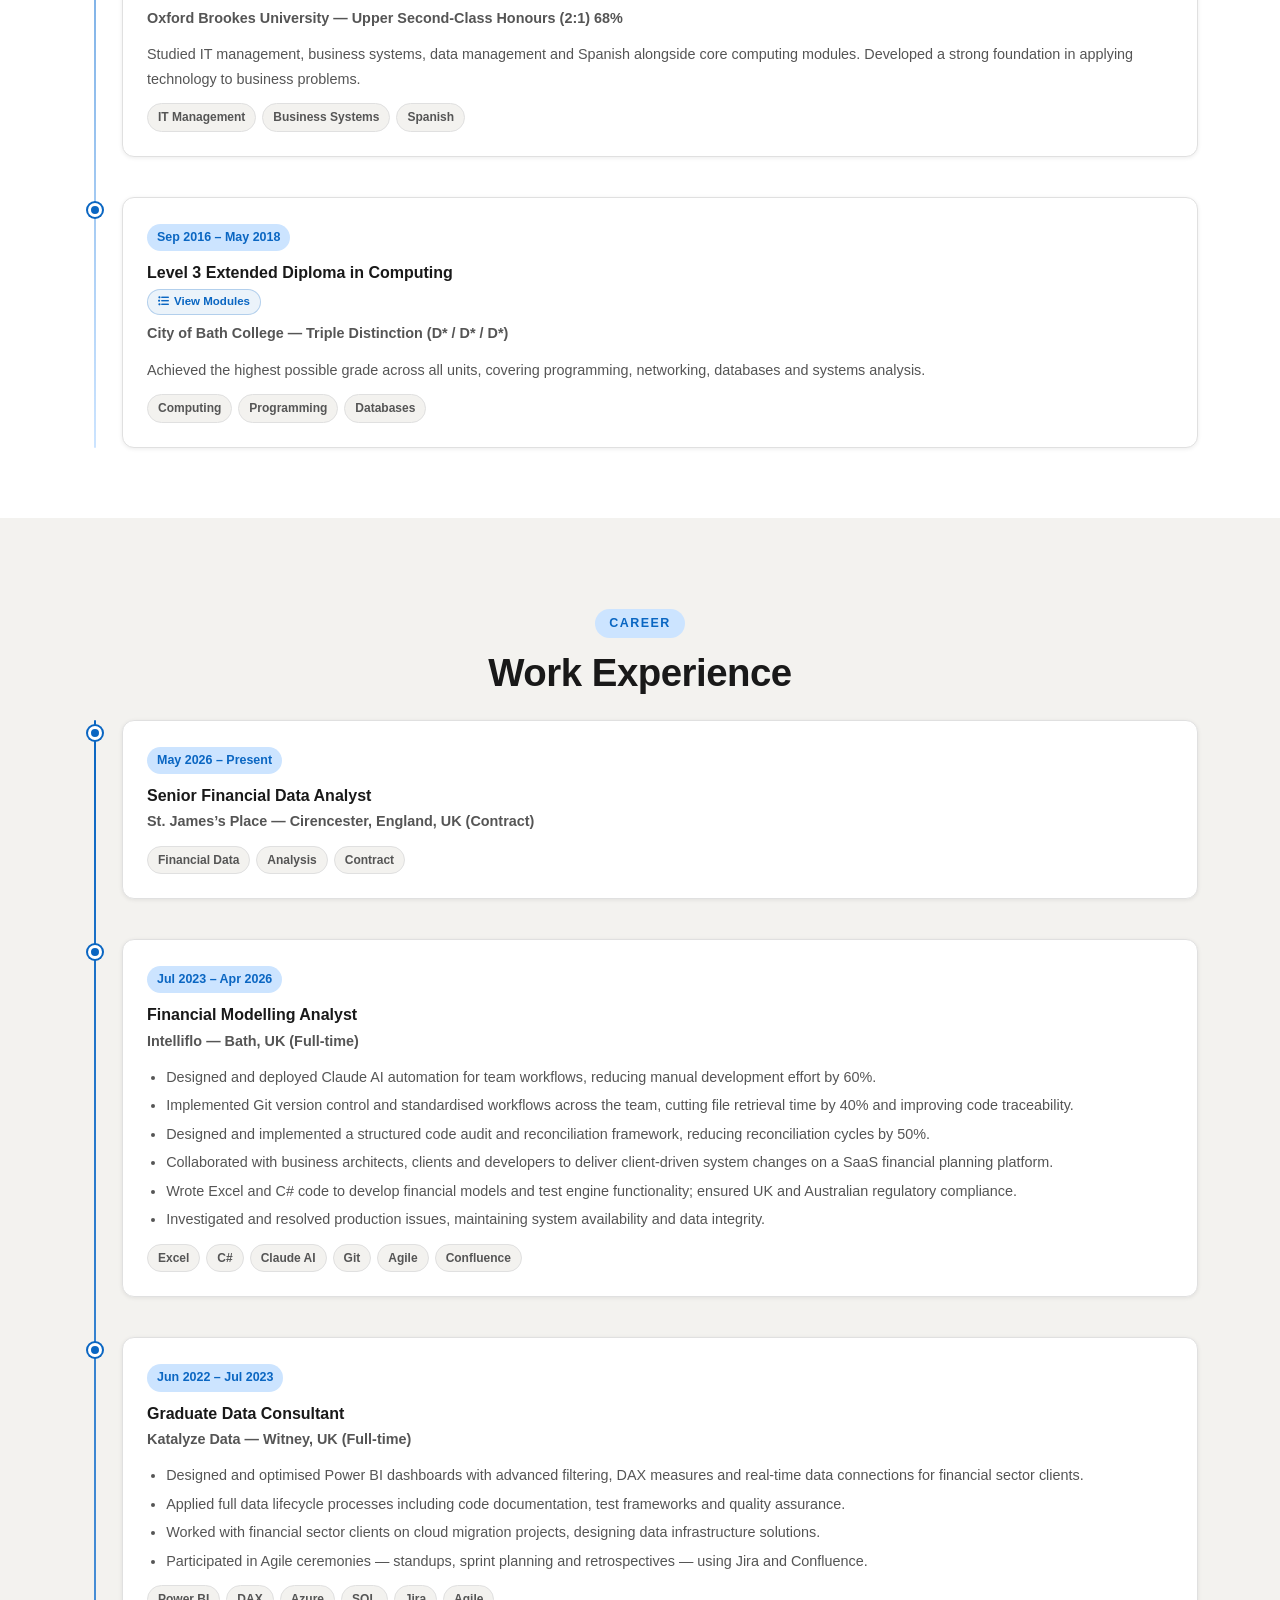
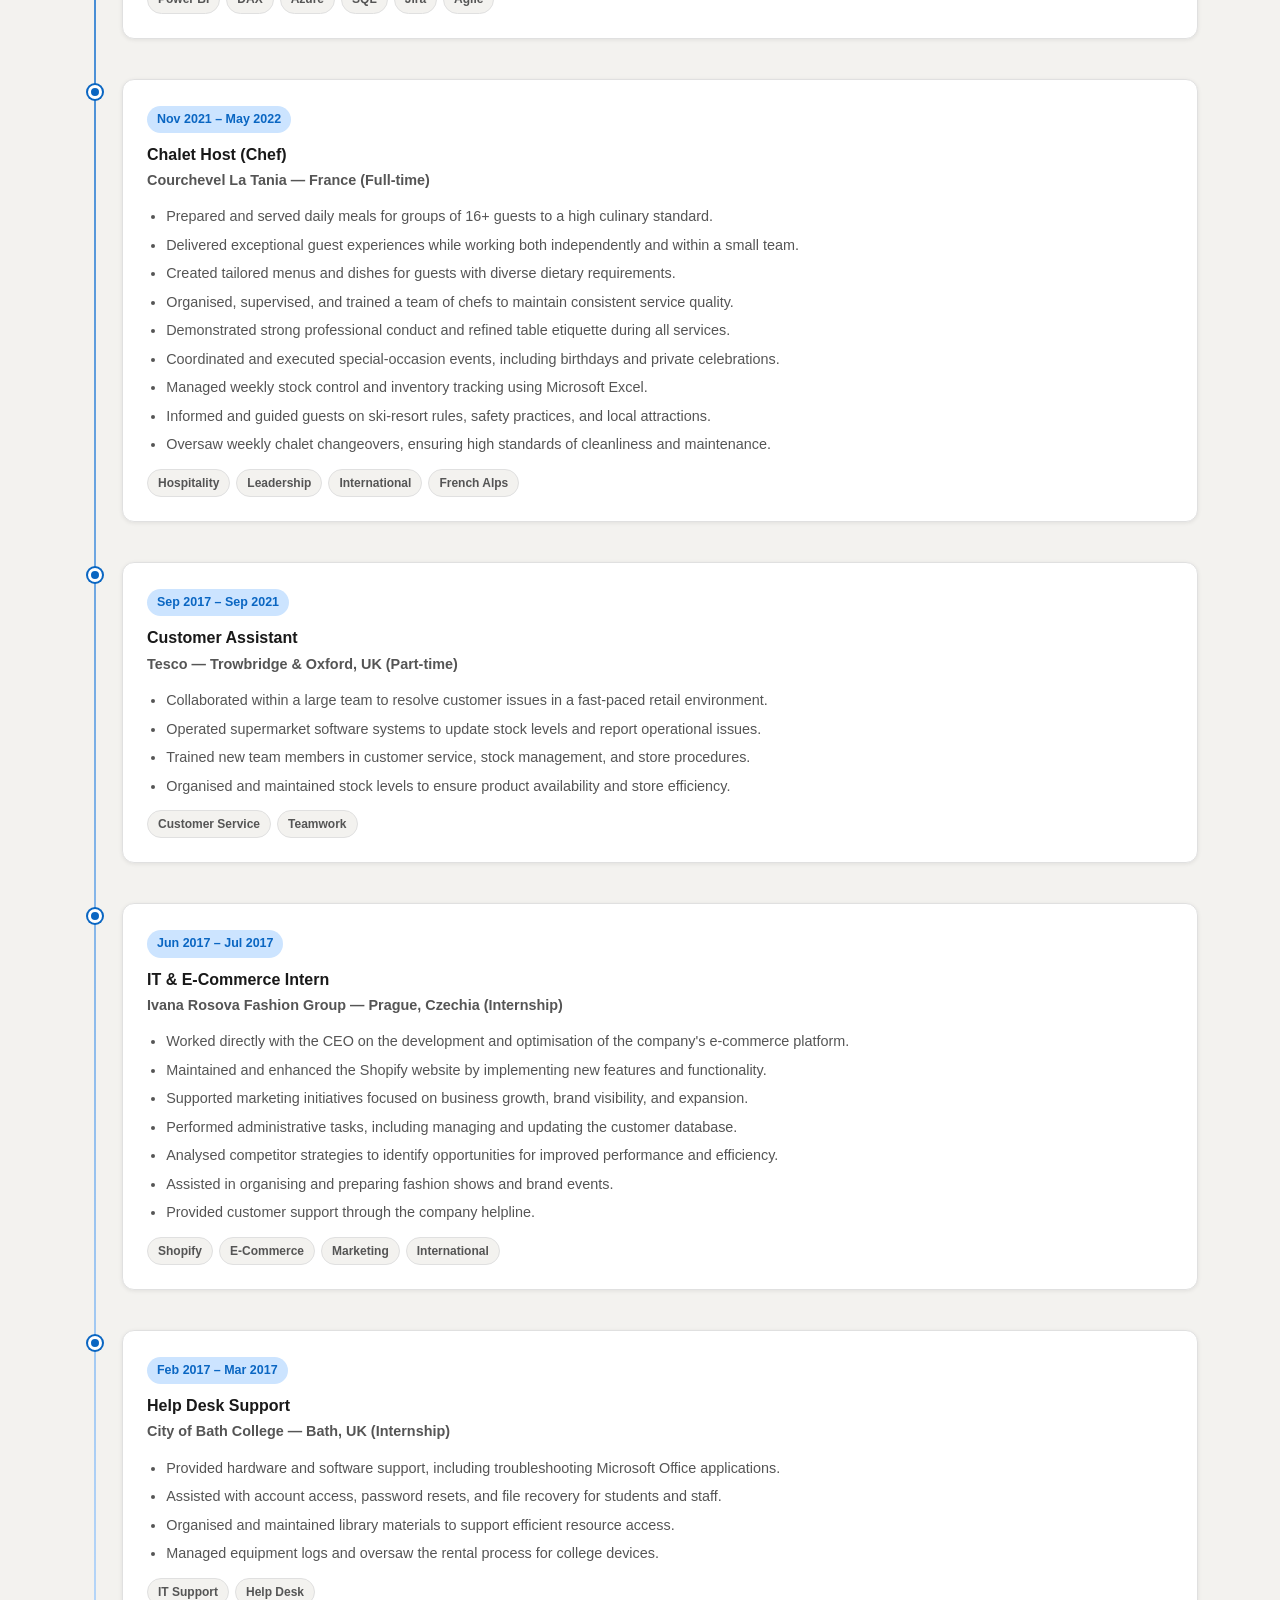
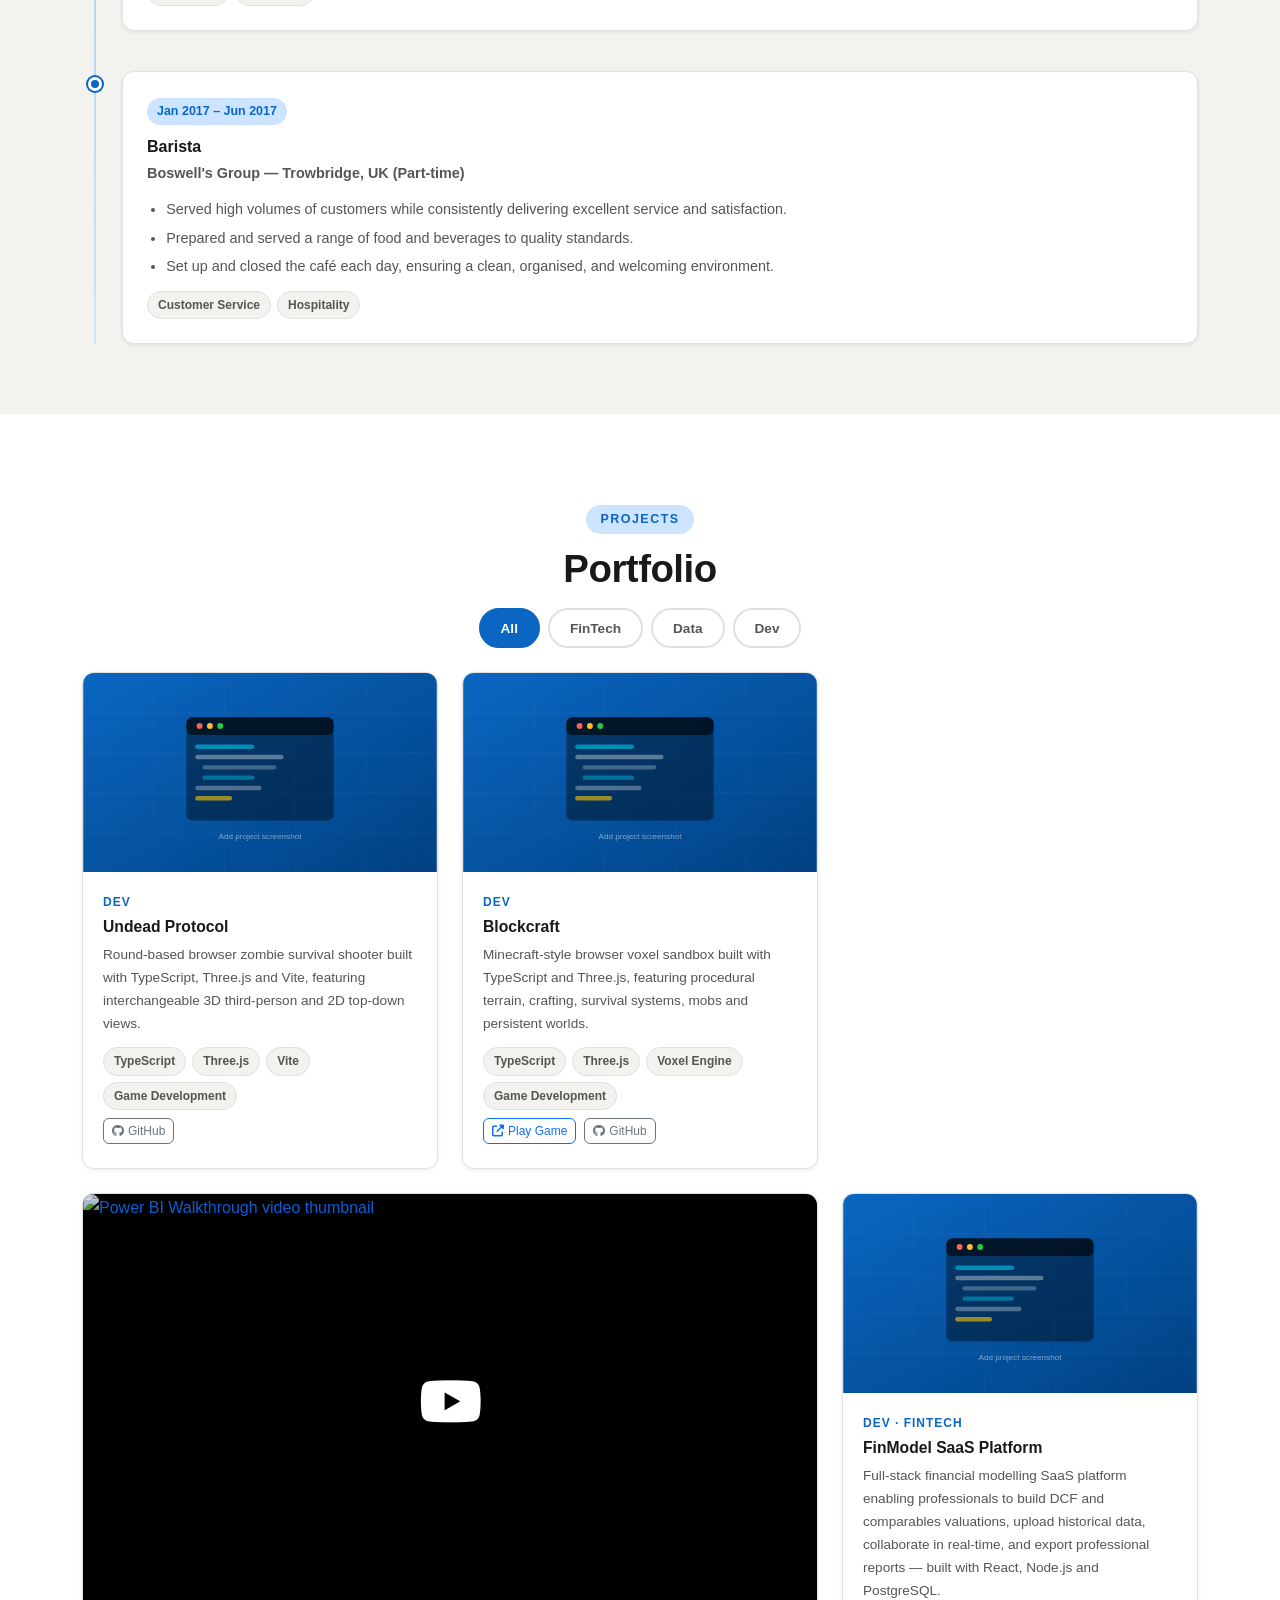
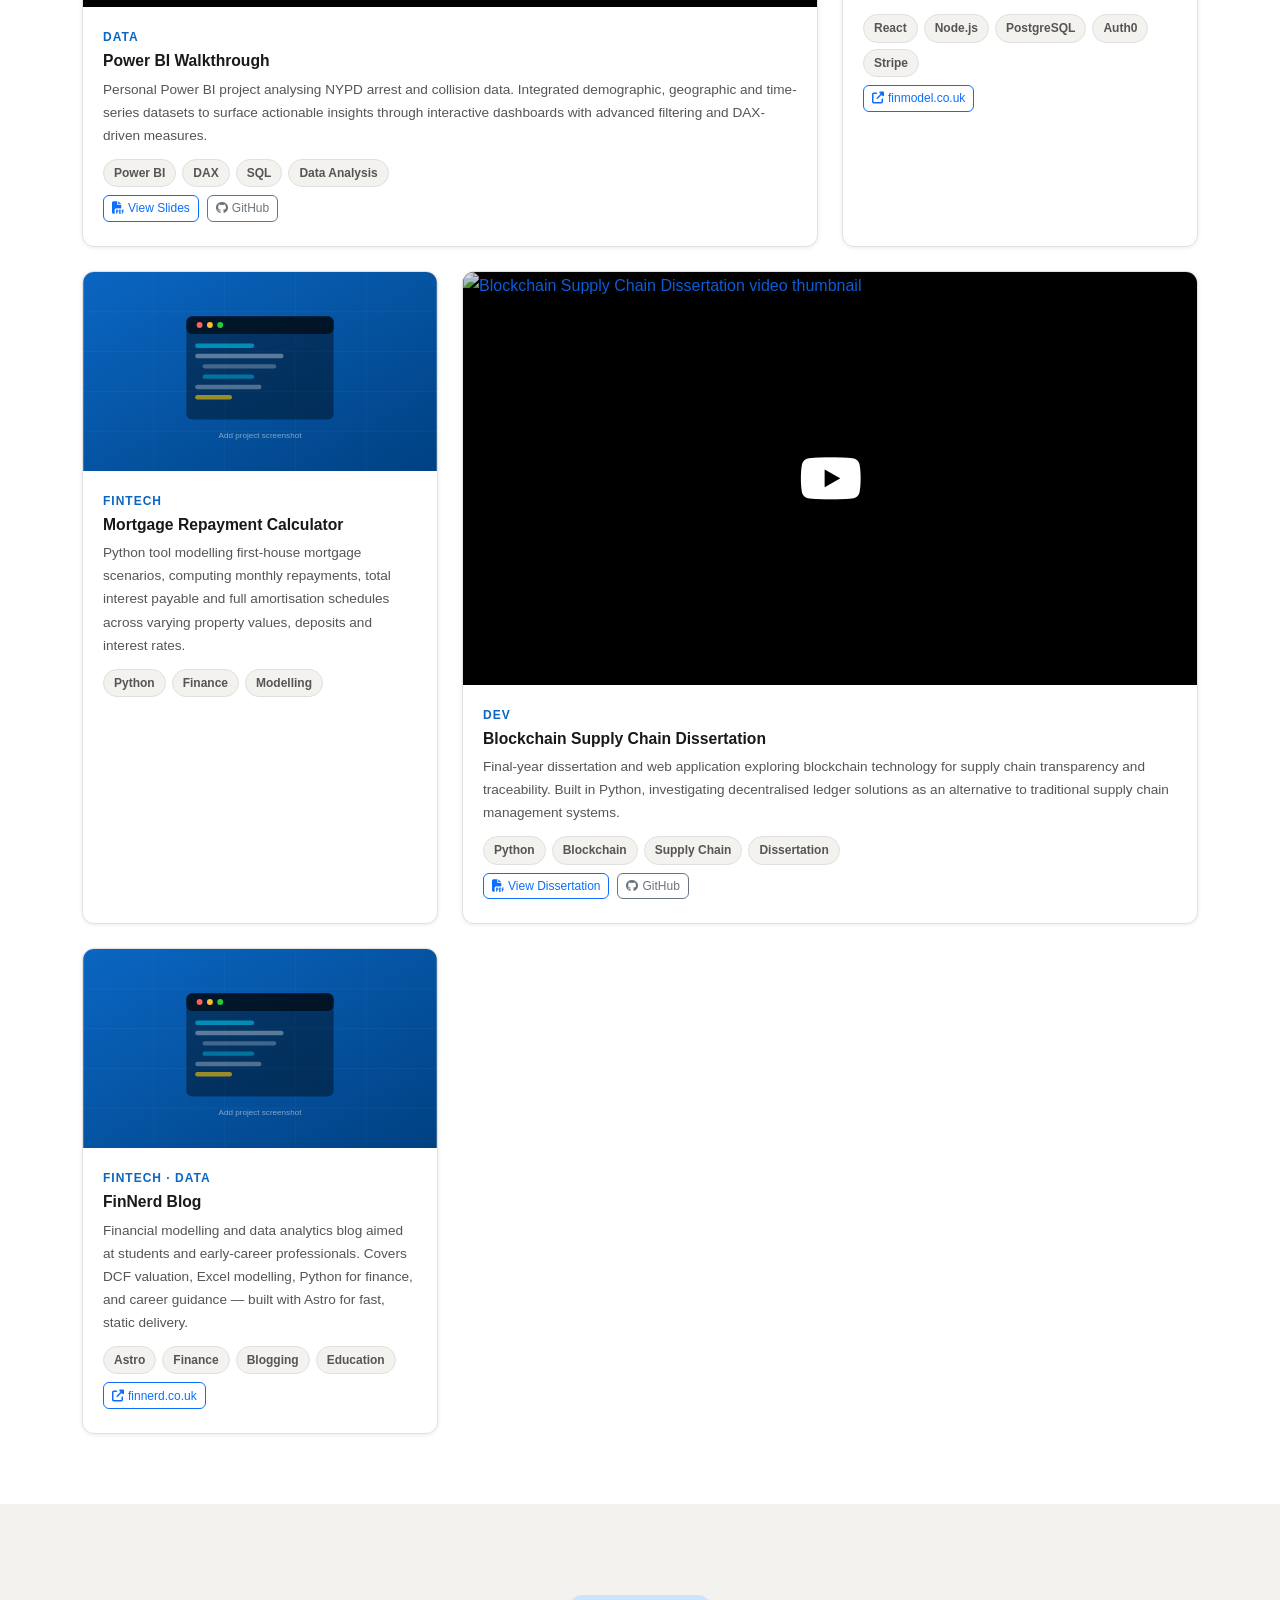
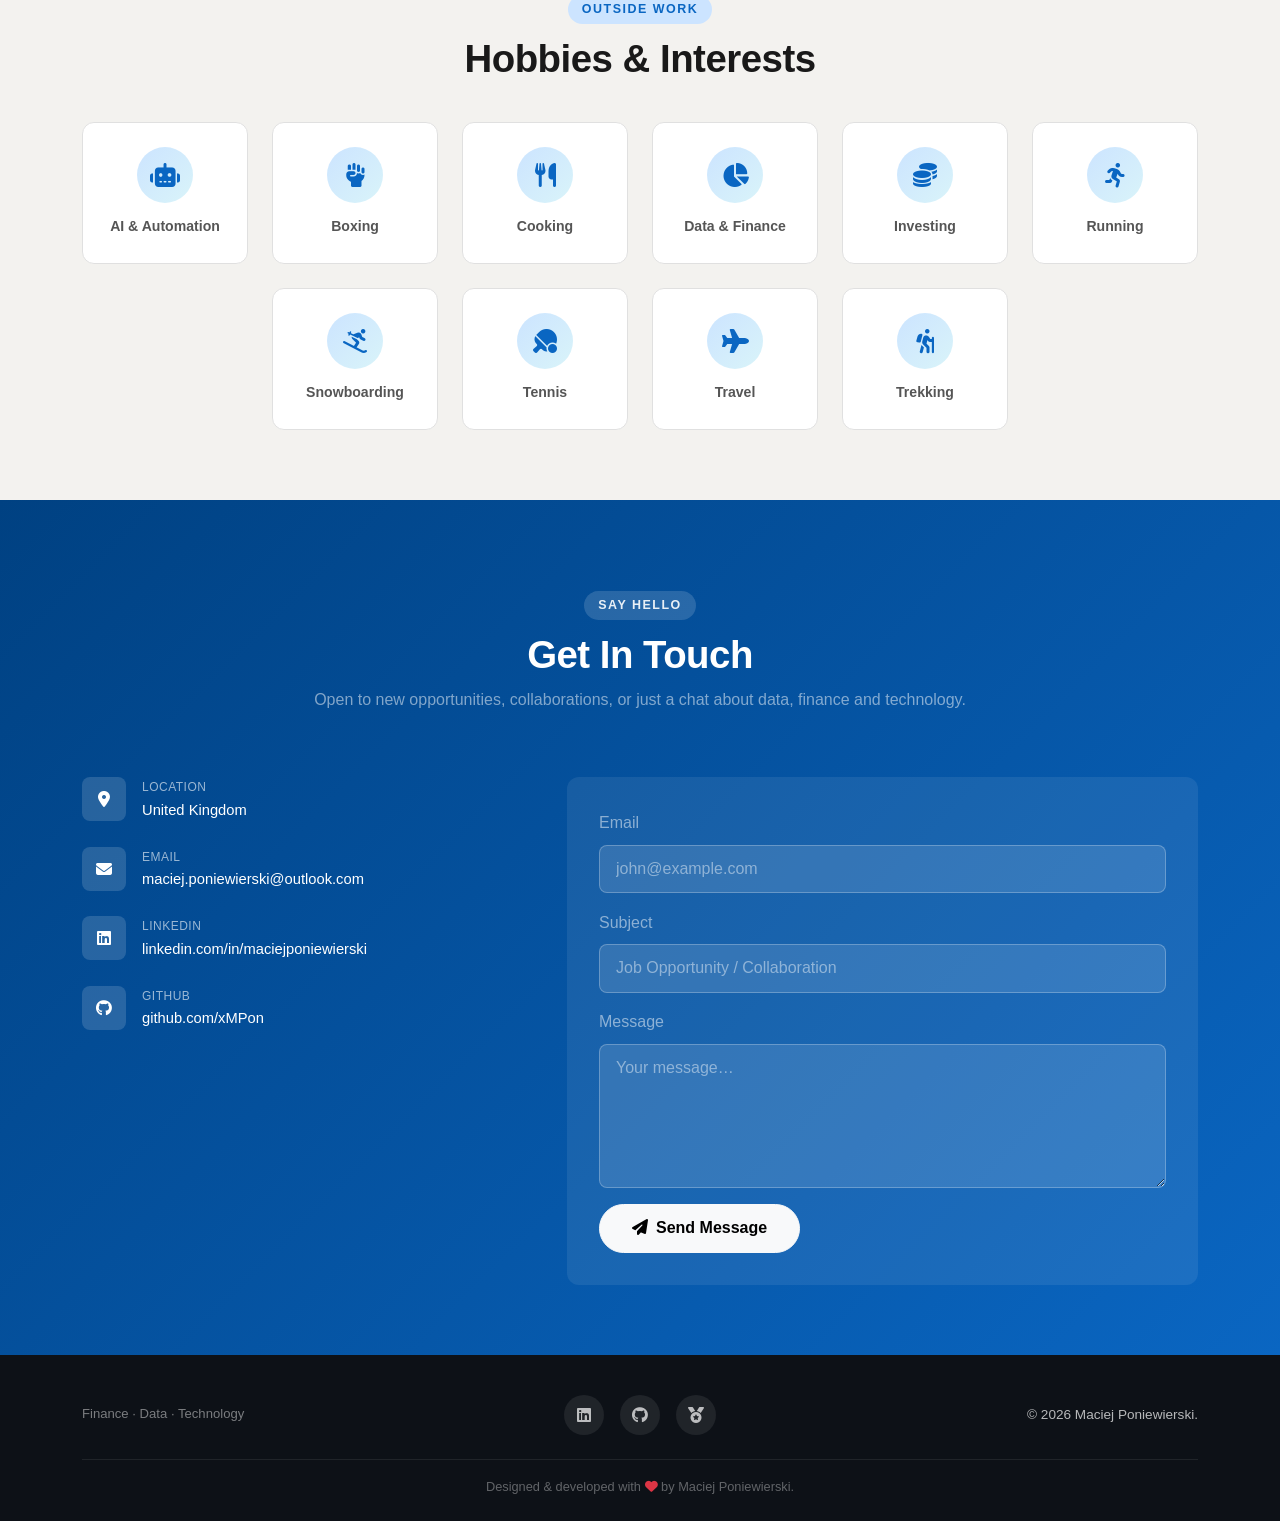
==== commit 65710ea4: "Alphabetize hobbies and add structure template" ====
--- a/index.html
+++ b/index.html
@@ -909,50 +909,50 @@
                 </div>
                 <div class="col-6 col-md-4 col-lg-2" data-aos="zoom-in" data-aos-delay="200">
                     <div class="hobby-card text-center">
+                        <div class="hobby-icon"><i class="fas fa-utensils"></i></div>
+                        <p data-translate="hob10">Cooking</p>
+                    </div>
+                </div>
+                <div class="col-6 col-md-4 col-lg-2" data-aos="zoom-in" data-aos-delay="250">
+                    <div class="hobby-card text-center">
                         <div class="hobby-icon"><i class="fas fa-chart-pie"></i></div>
                         <p data-translate="hob3">Data &amp; Finance</p>
                     </div>
                 </div>
-                <div class="col-6 col-md-4 col-lg-2" data-aos="zoom-in" data-aos-delay="250">
+                <div class="col-6 col-md-4 col-lg-2" data-aos="zoom-in" data-aos-delay="300">
                     <div class="hobby-card text-center">
                         <div class="hobby-icon"><i class="fas fa-coins"></i></div>
                         <p data-translate="hob4">Investing</p>
                     </div>
                 </div>
-                <div class="col-6 col-md-4 col-lg-2" data-aos="zoom-in" data-aos-delay="300">
+                <div class="col-6 col-md-4 col-lg-2" data-aos="zoom-in" data-aos-delay="350">
                     <div class="hobby-card text-center">
                         <div class="hobby-icon"><i class="fas fa-person-running"></i></div>
                         <p data-translate="hob5">Running</p>
                     </div>
                 </div>
-                <div class="col-6 col-md-4 col-lg-2" data-aos="zoom-in" data-aos-delay="350">
+                <div class="col-6 col-md-4 col-lg-2" data-aos="zoom-in" data-aos-delay="400">
                     <div class="hobby-card text-center">
                         <div class="hobby-icon"><i class="fas fa-person-skiing"></i></div>
                         <p data-translate="hob6">Snowboarding</p>
                     </div>
                 </div>
-                <div class="col-6 col-md-4 col-lg-2" data-aos="zoom-in" data-aos-delay="400">
+                <div class="col-6 col-md-4 col-lg-2" data-aos="zoom-in" data-aos-delay="450">
                     <div class="hobby-card text-center">
                         <div class="hobby-icon"><i class="fas fa-table-tennis-paddle-ball"></i></div>
                         <p data-translate="hob7">Tennis</p>
                     </div>
                 </div>
-                <div class="col-6 col-md-4 col-lg-2" data-aos="zoom-in" data-aos-delay="450">
+                <div class="col-6 col-md-4 col-lg-2" data-aos="zoom-in" data-aos-delay="500">
                     <div class="hobby-card text-center">
                         <div class="hobby-icon"><i class="fas fa-plane"></i></div>
                         <p data-translate="hob8">Travel</p>
                     </div>
                 </div>
-                <div class="col-6 col-md-4 col-lg-2" data-aos="zoom-in" data-aos-delay="500">
+                <div class="col-6 col-md-4 col-lg-2" data-aos="zoom-in" data-aos-delay="550">
                     <div class="hobby-card text-center">
                         <div class="hobby-icon"><i class="fas fa-person-hiking"></i></div>
                         <p data-translate="hob9">Trekking</p>
-                    </div>
-                </div>
-                <div class="col-6 col-md-4 col-lg-2" data-aos="zoom-in" data-aos-delay="550">
-                    <div class="hobby-card text-center">
-                        <div class="hobby-icon"><i class="fas fa-utensils"></i></div>
-                        <p data-translate="hob10">Cooking</p>
                     </div>
                 </div>
             </div>
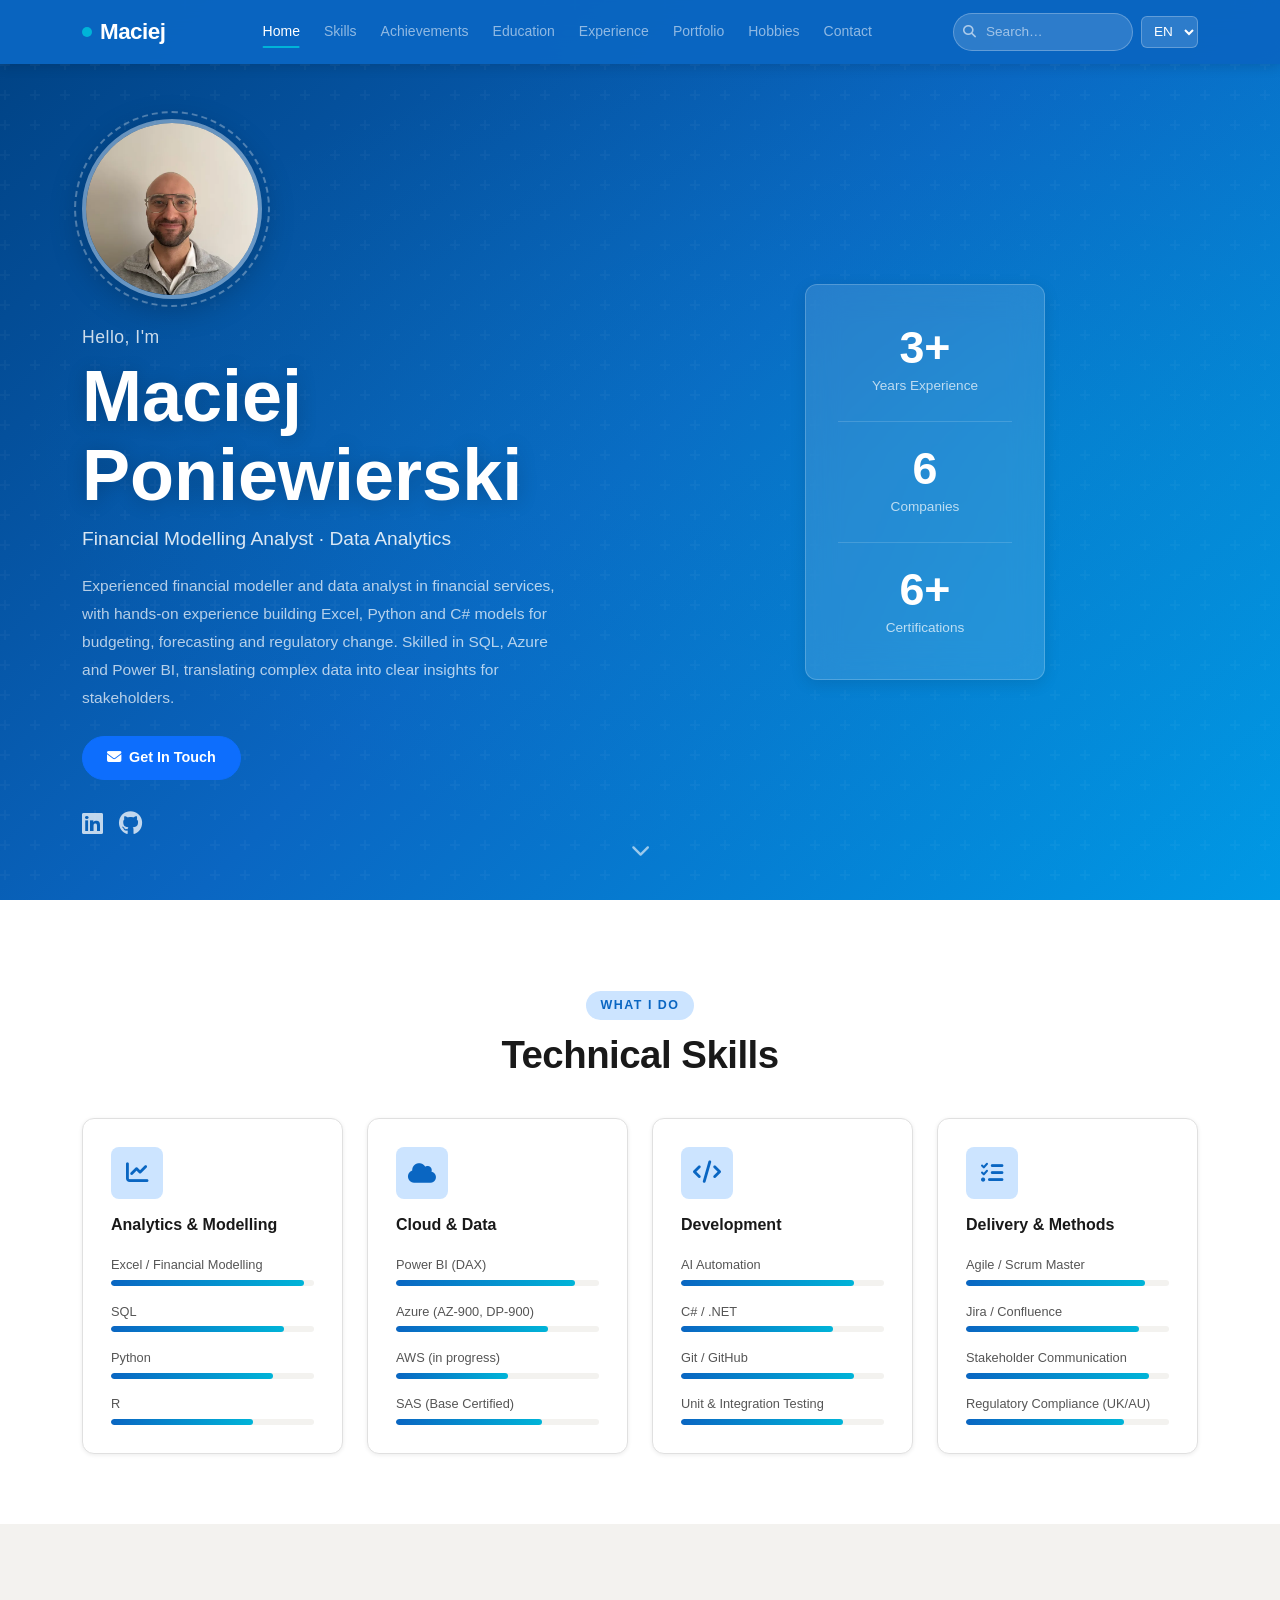
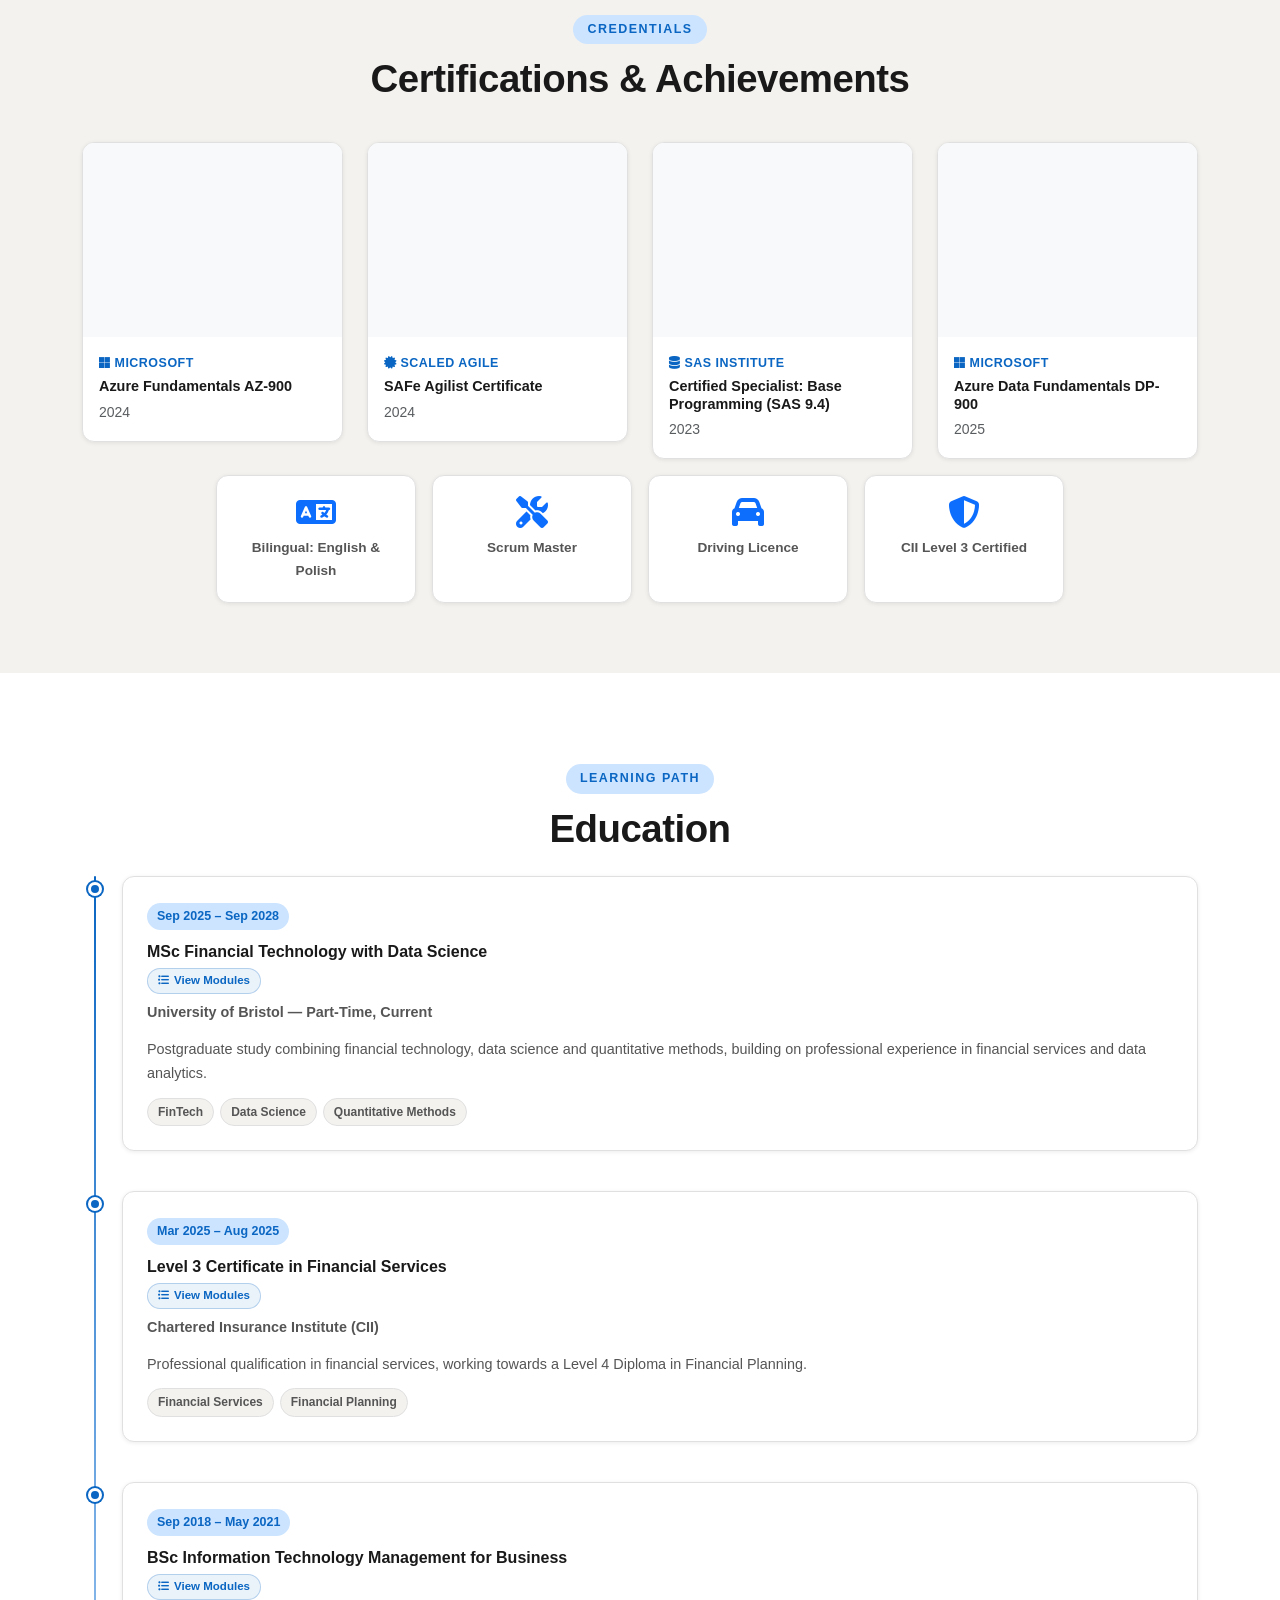
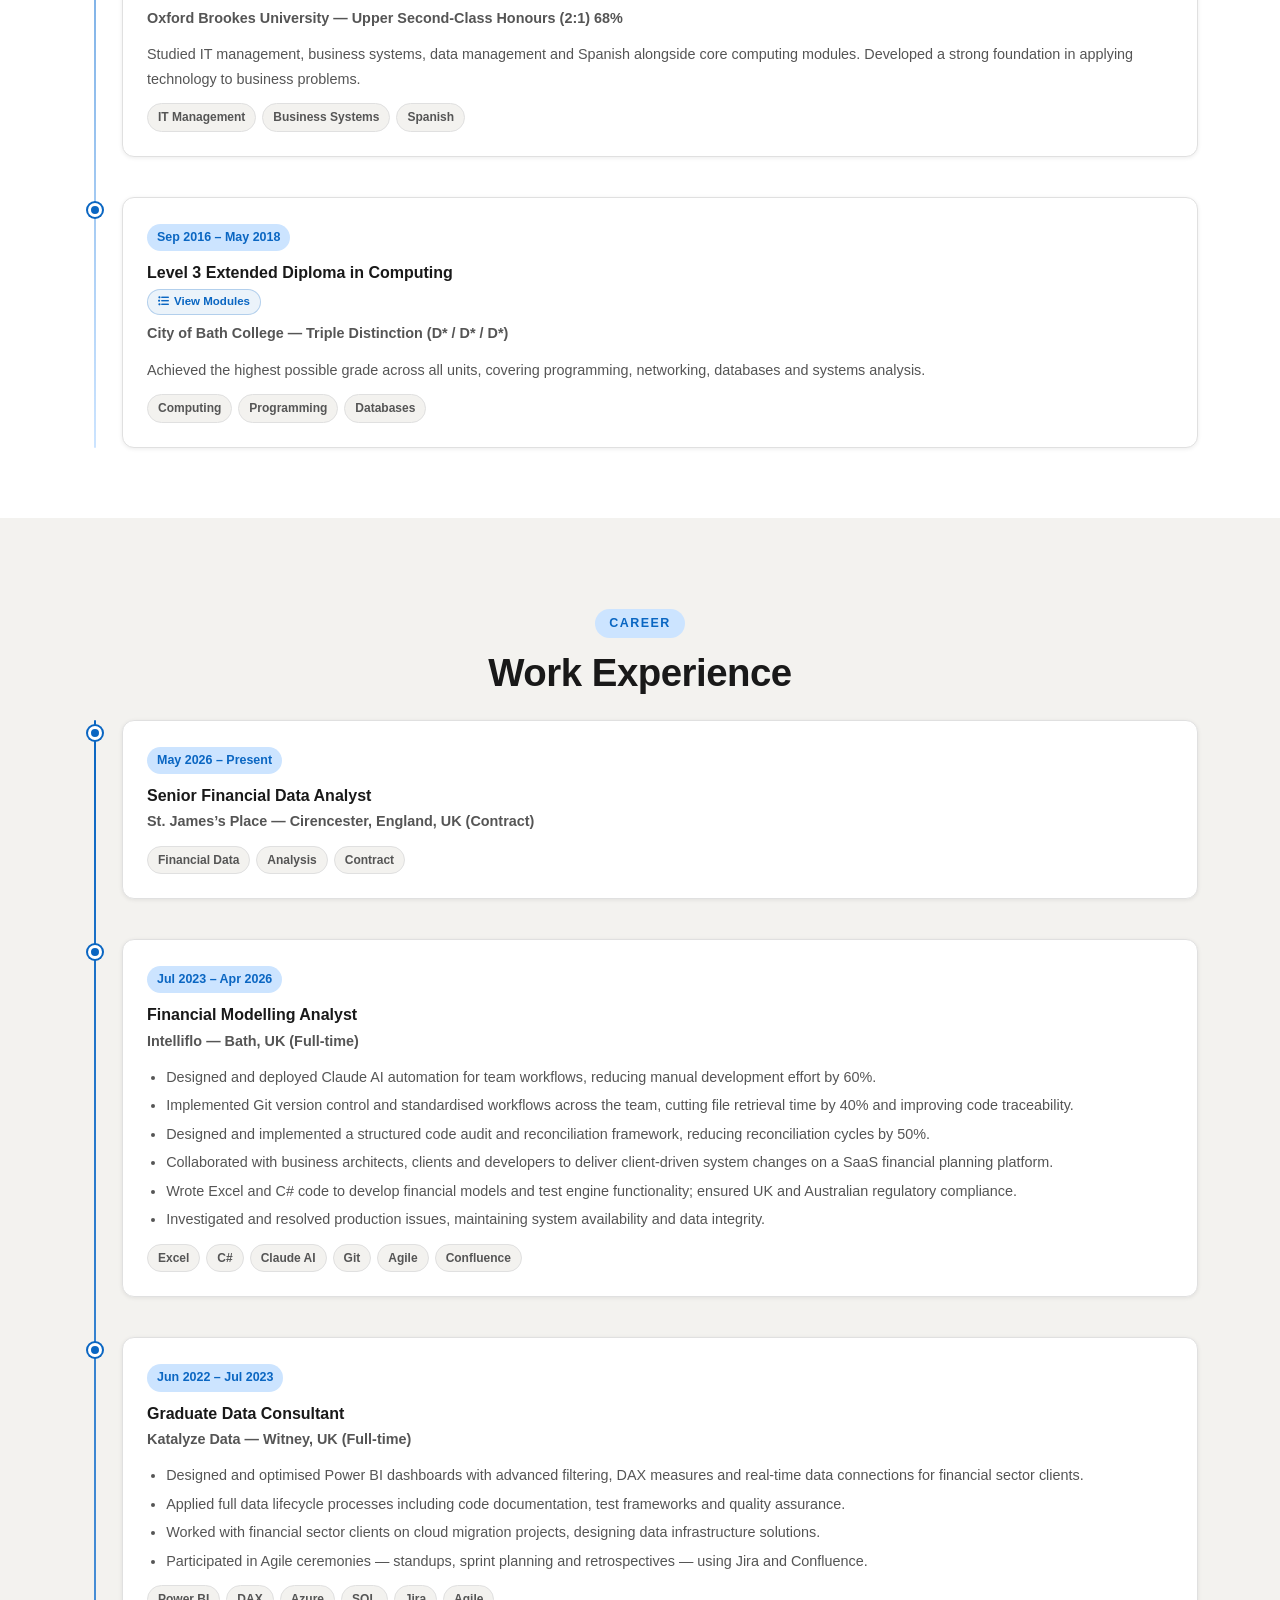
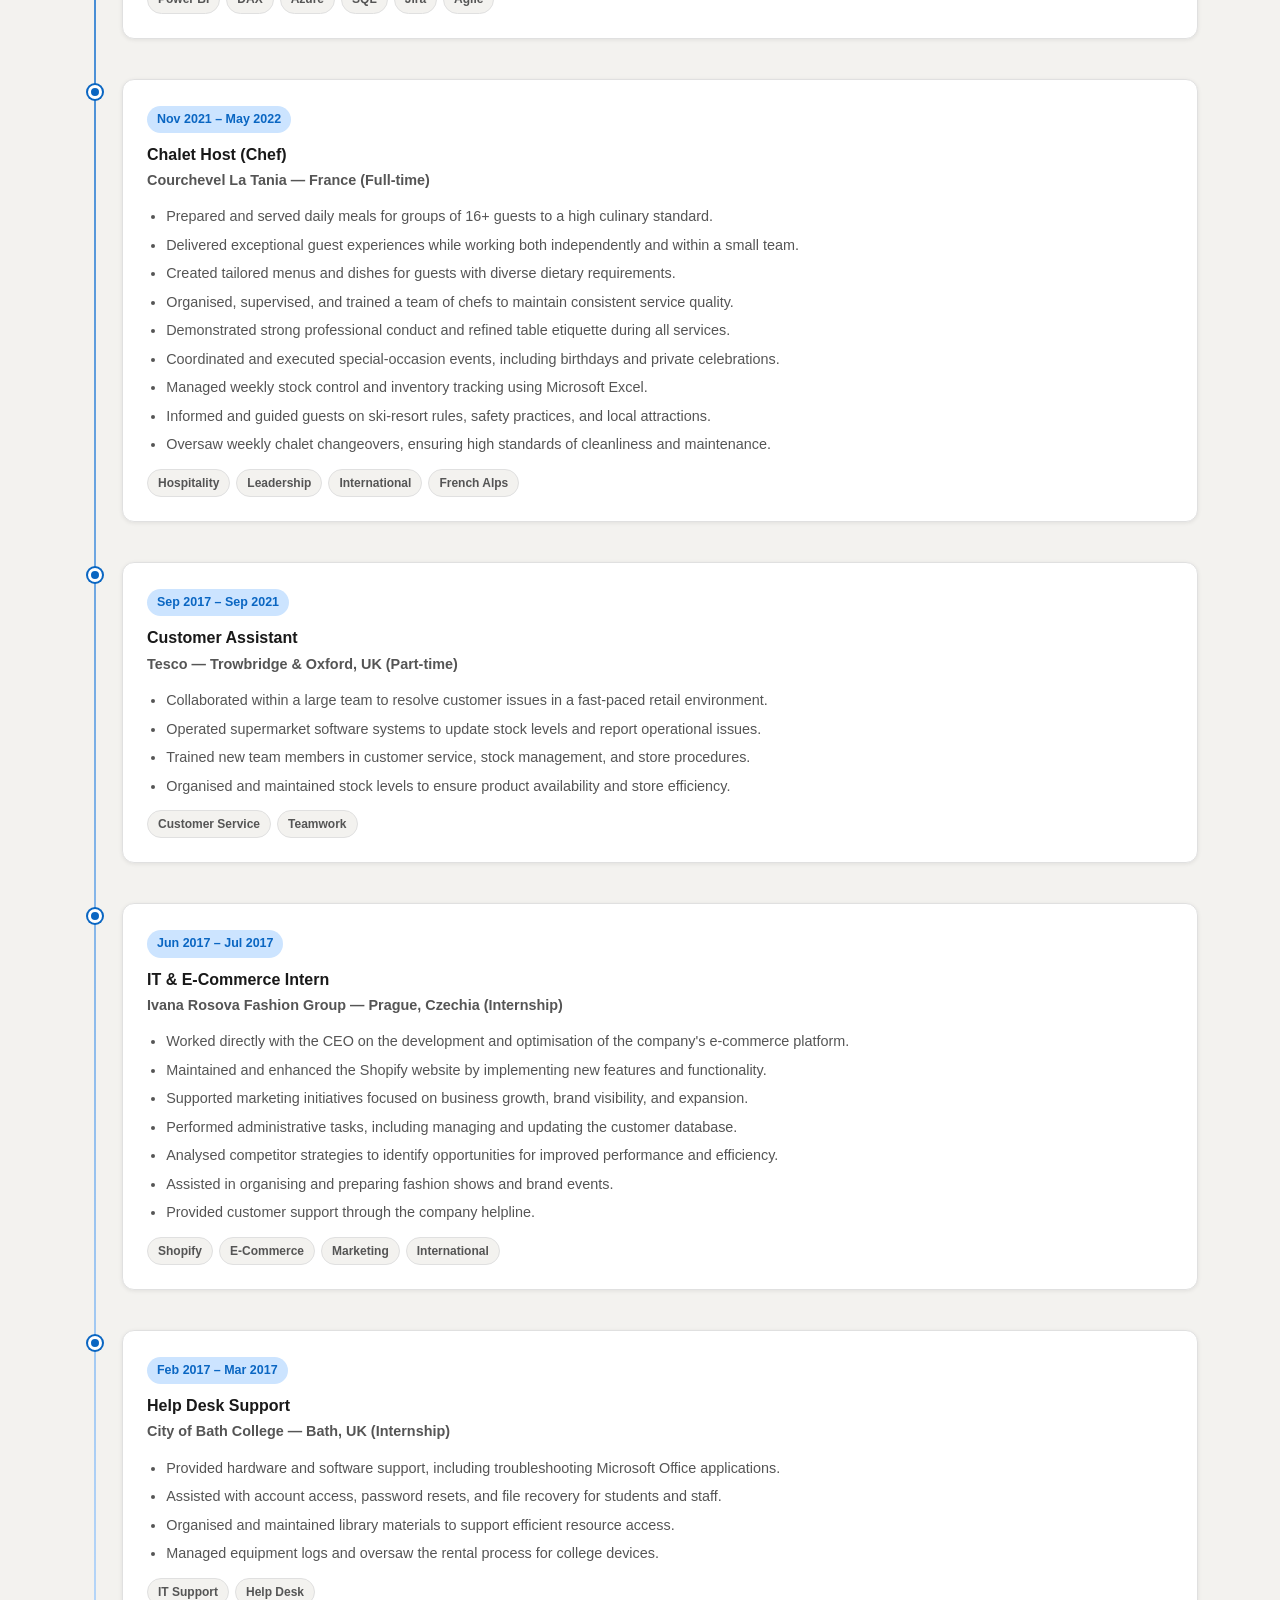
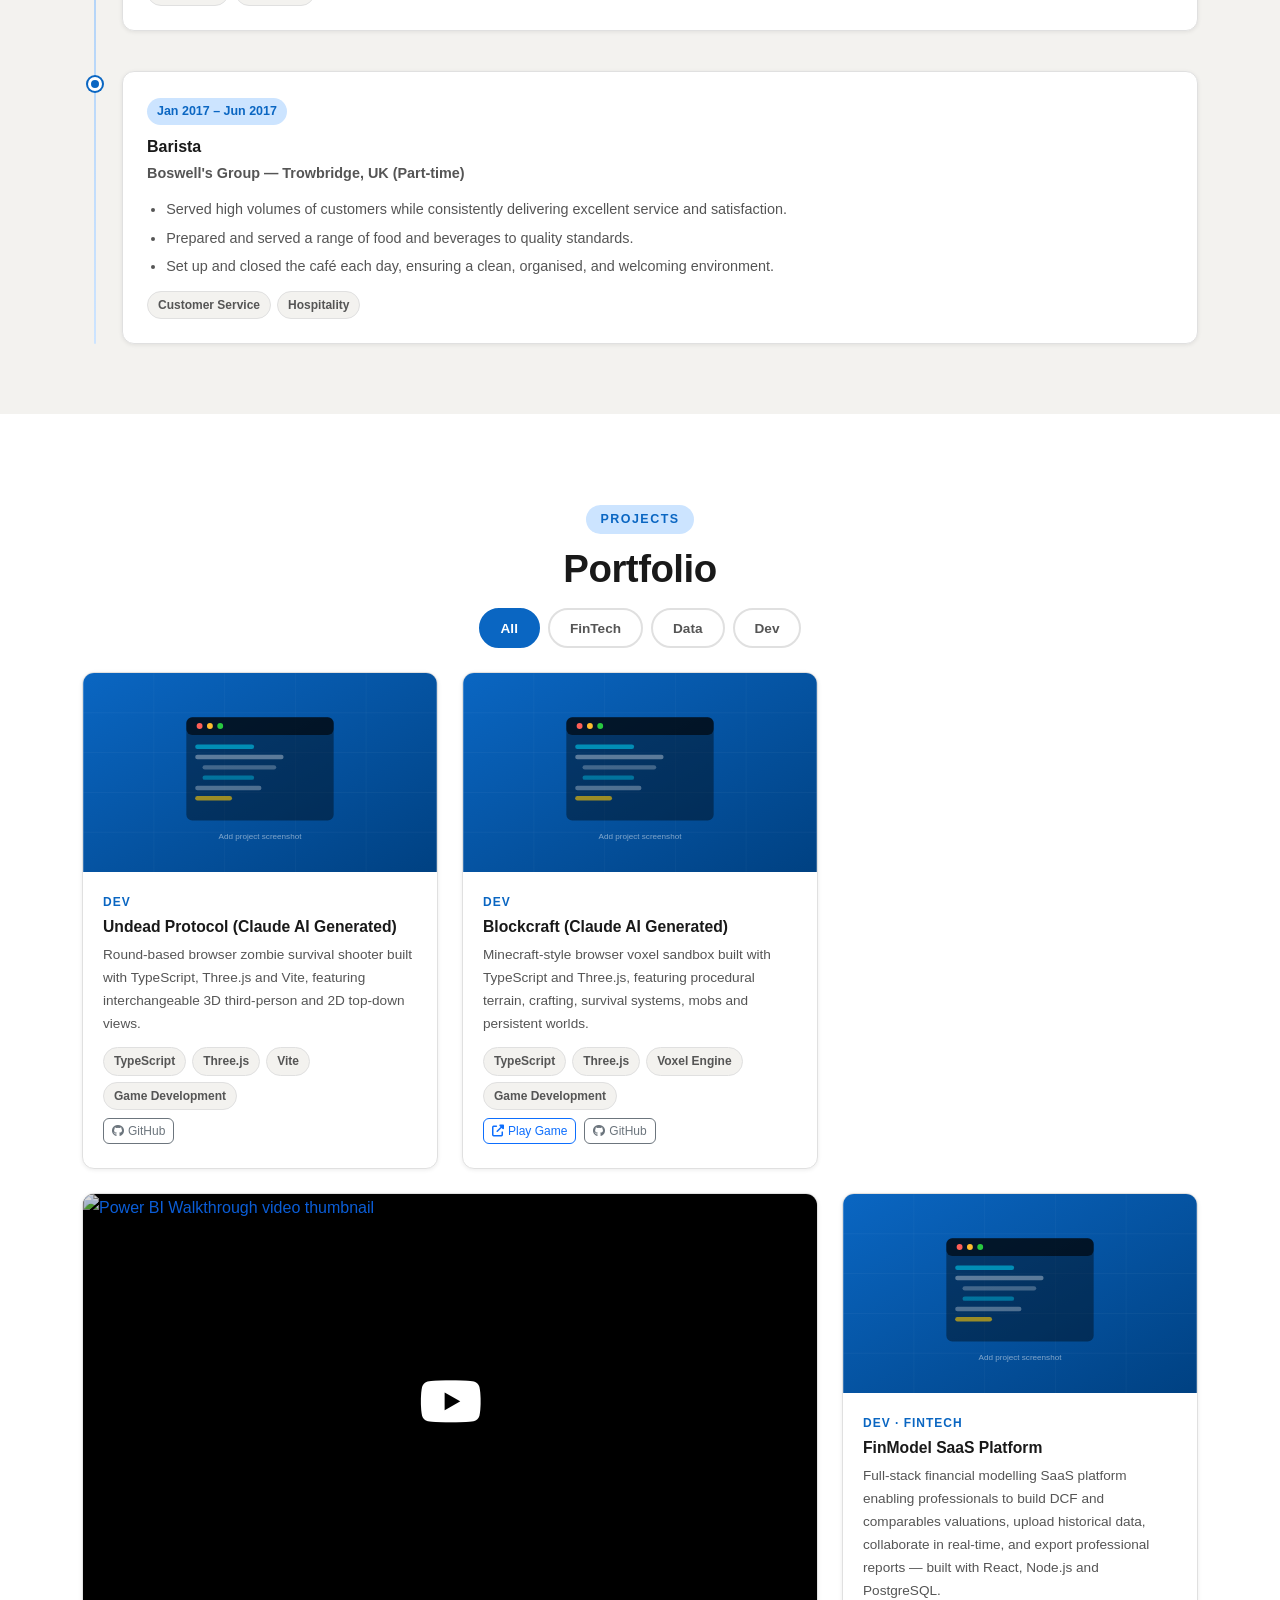
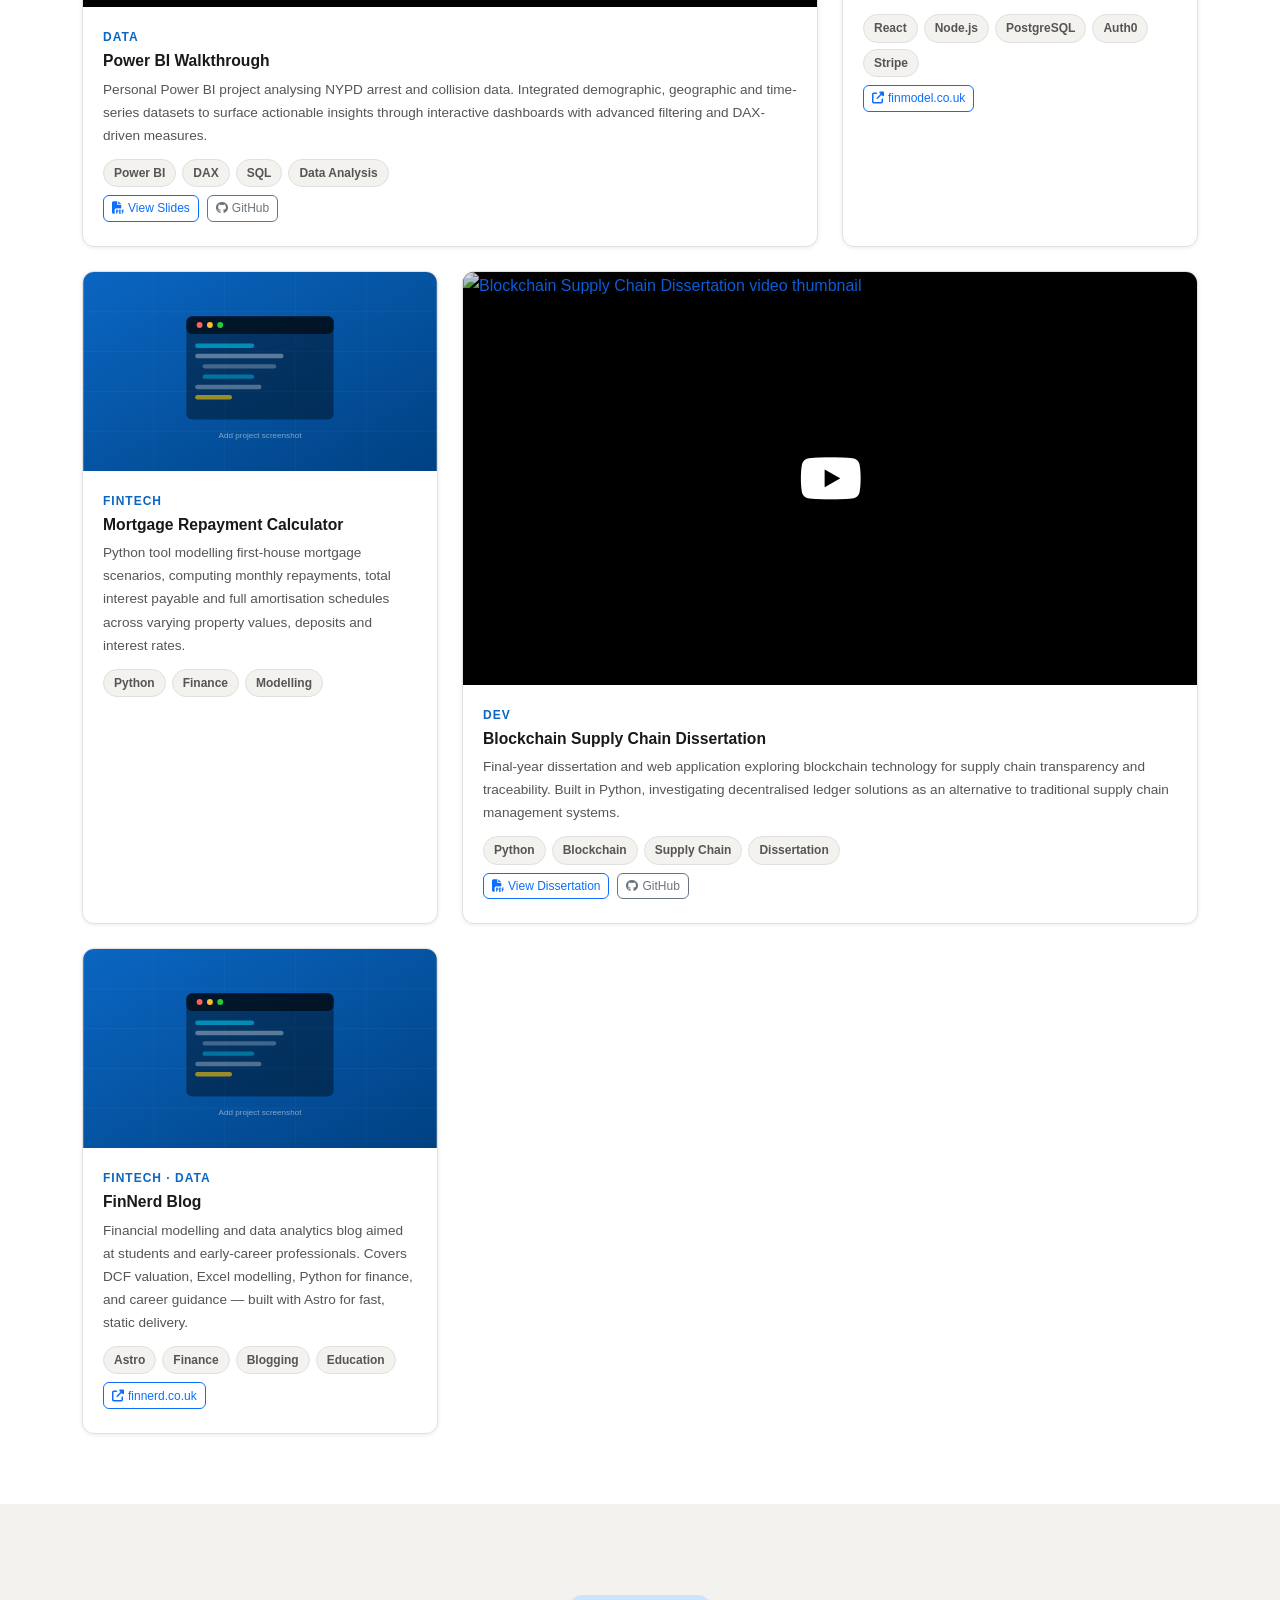
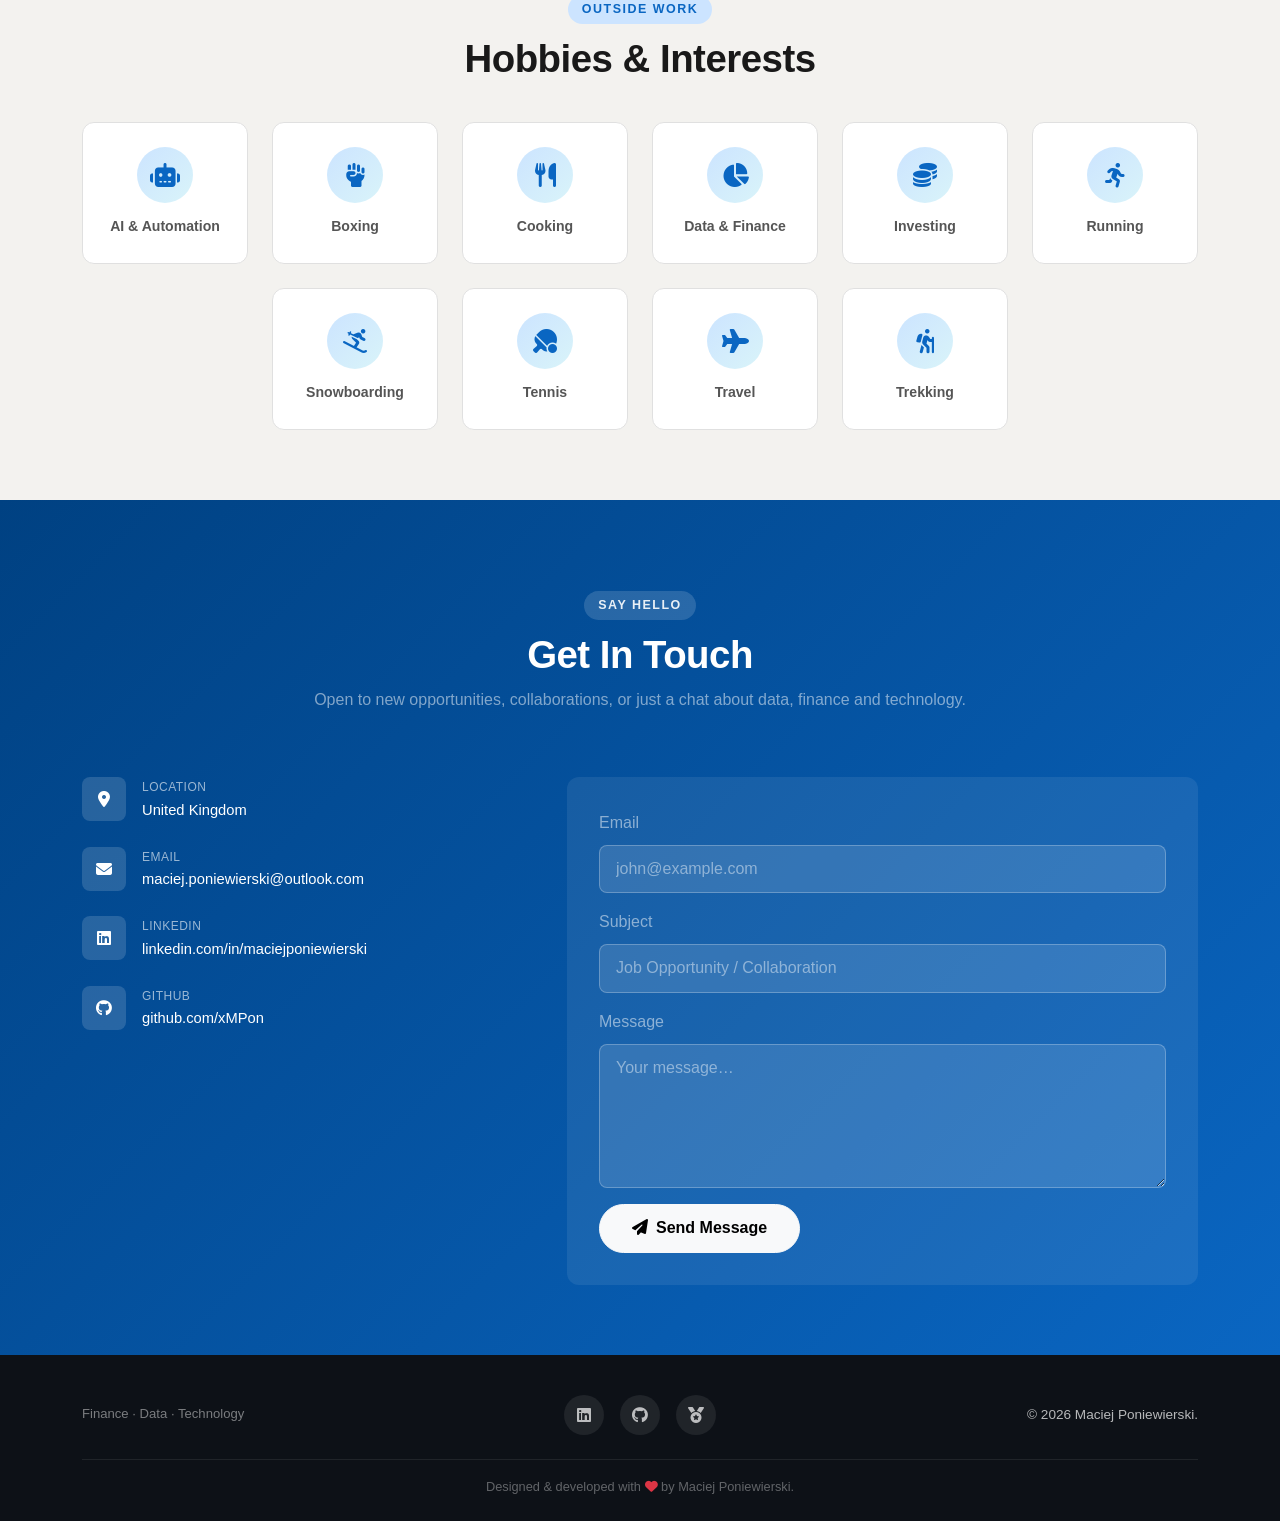
==== commit 4329adfd: "Add AI-generated project labels" ====
--- a/index.html
+++ b/index.html
@@ -708,7 +708,7 @@
                         </div>
                         <div class="project-body">
                             <span class="project-cat">Dev</span>
-                            <h5>Undead Protocol</h5>
+                            <h5>Undead Protocol (Claude AI Generated)</h5>
                             <p>Round-based browser zombie survival shooter built with TypeScript, Three.js and Vite, featuring interchangeable 3D third-person and 2D top-down views.</p>
                             <div class="project-tags">
                                 <span class="tag">TypeScript</span><span class="tag">Three.js</span><span class="tag">Vite</span><span class="tag">Game Development</span>
@@ -735,7 +735,7 @@
                         </div>
                         <div class="project-body">
                             <span class="project-cat">Dev</span>
-                            <h5>Blockcraft</h5>
+                            <h5>Blockcraft (Claude AI Generated)</h5>
                             <p>Minecraft-style browser voxel sandbox built with TypeScript and Three.js, featuring procedural terrain, crafting, survival systems, mobs and persistent worlds.</p>
                             <div class="project-tags">
                                 <span class="tag">TypeScript</span><span class="tag">Three.js</span><span class="tag">Voxel Engine</span><span class="tag">Game Development</span>
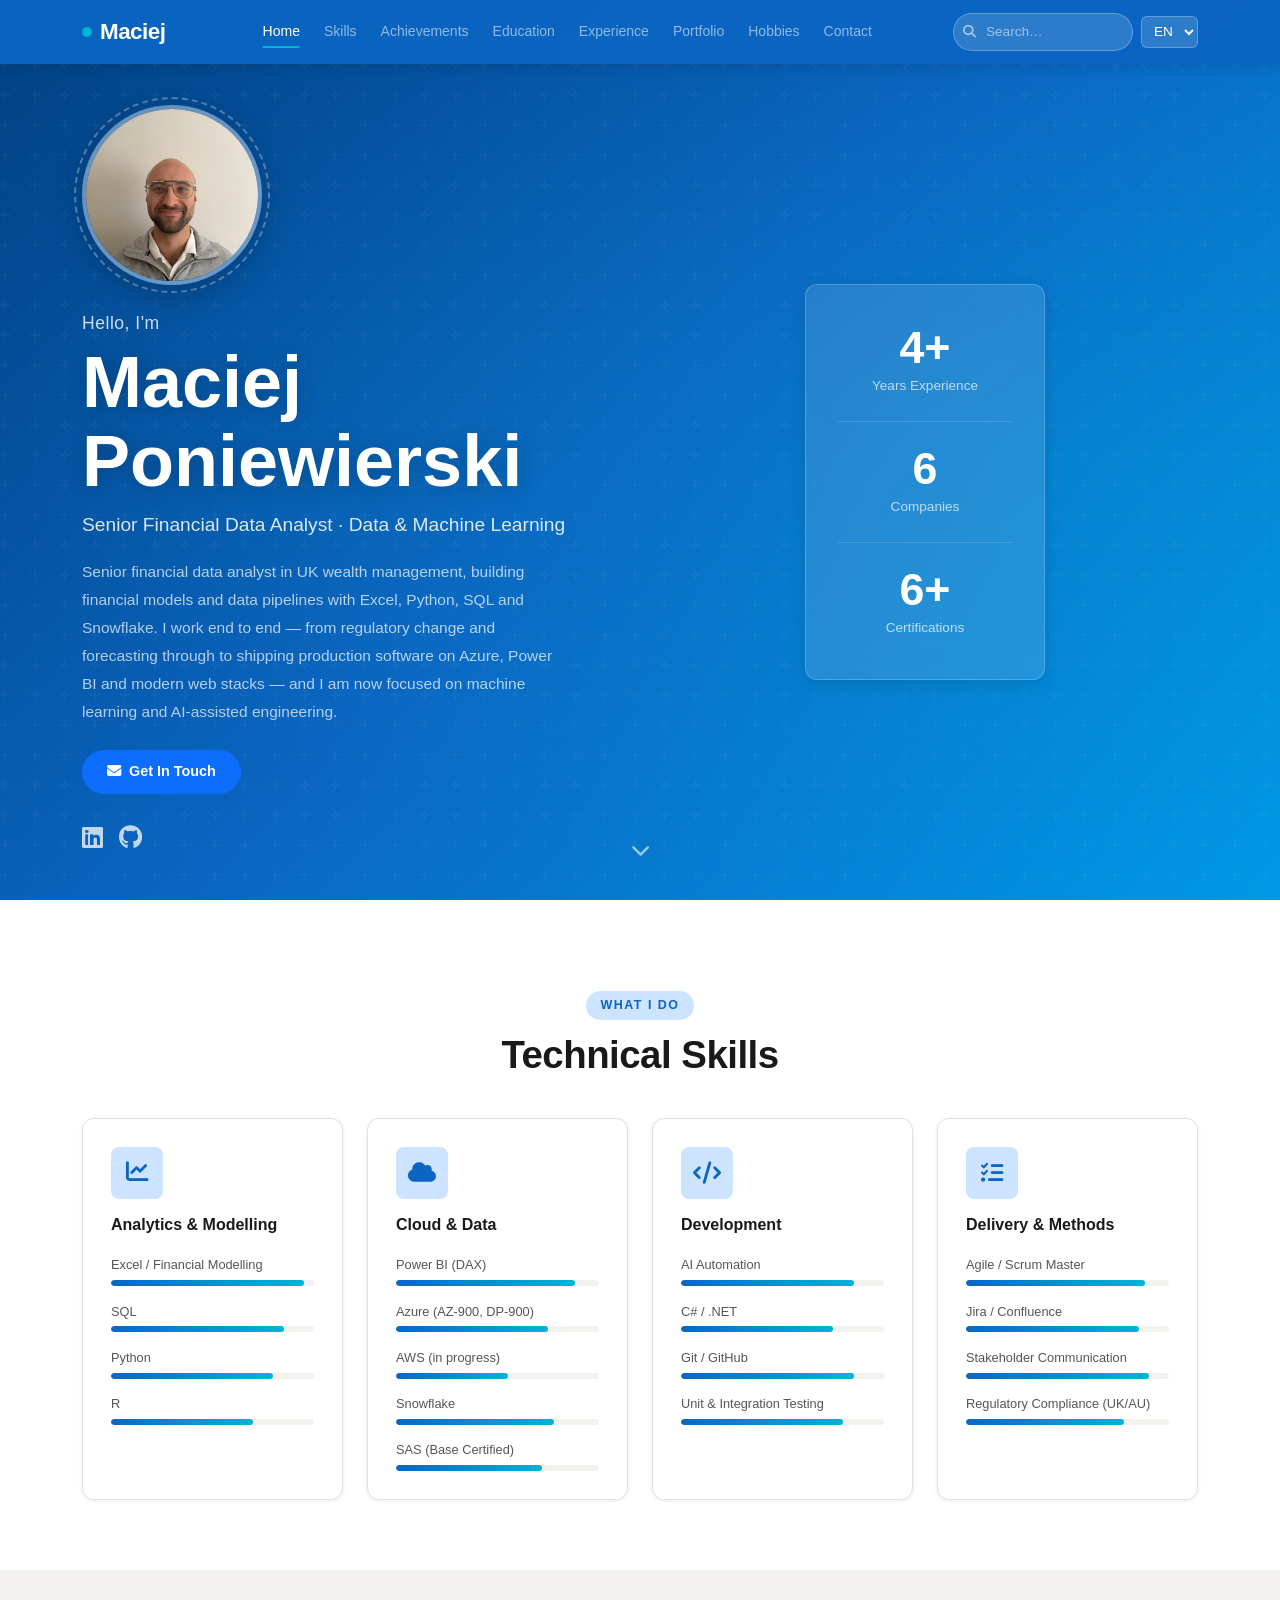
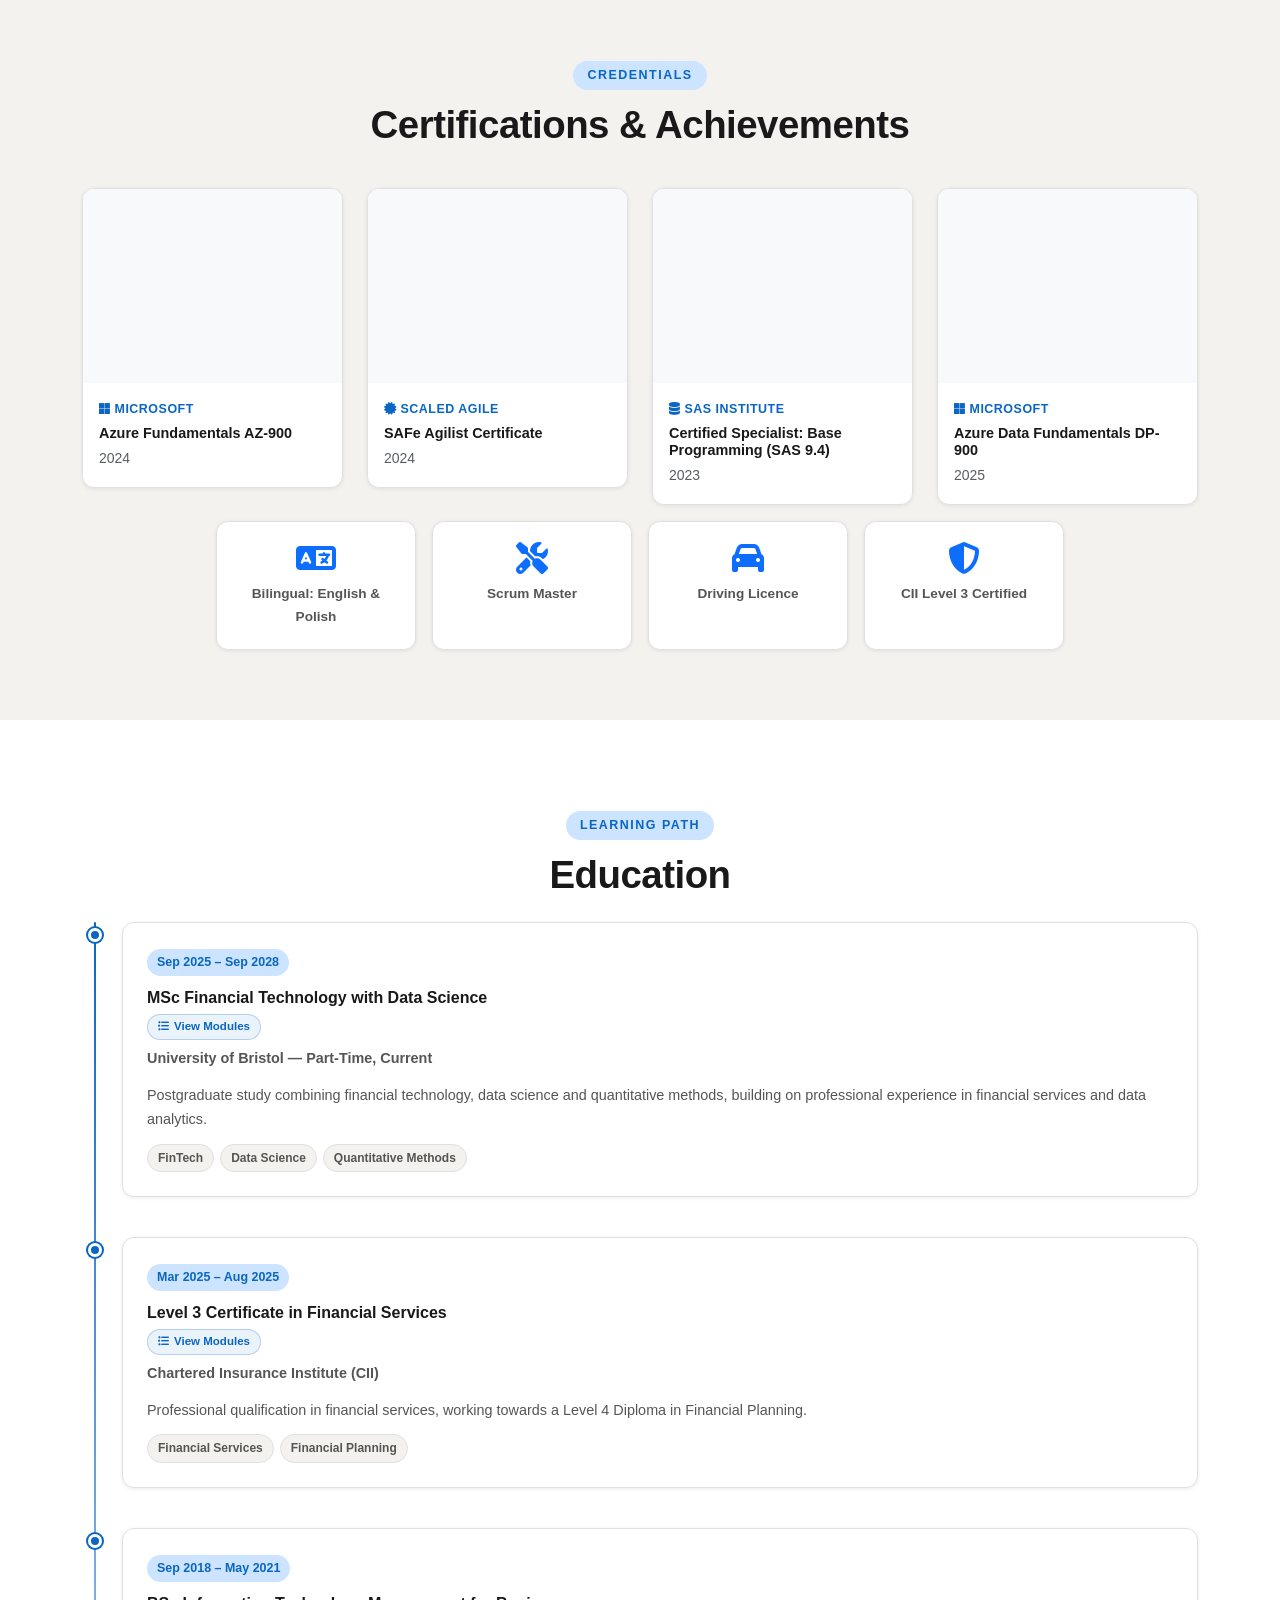
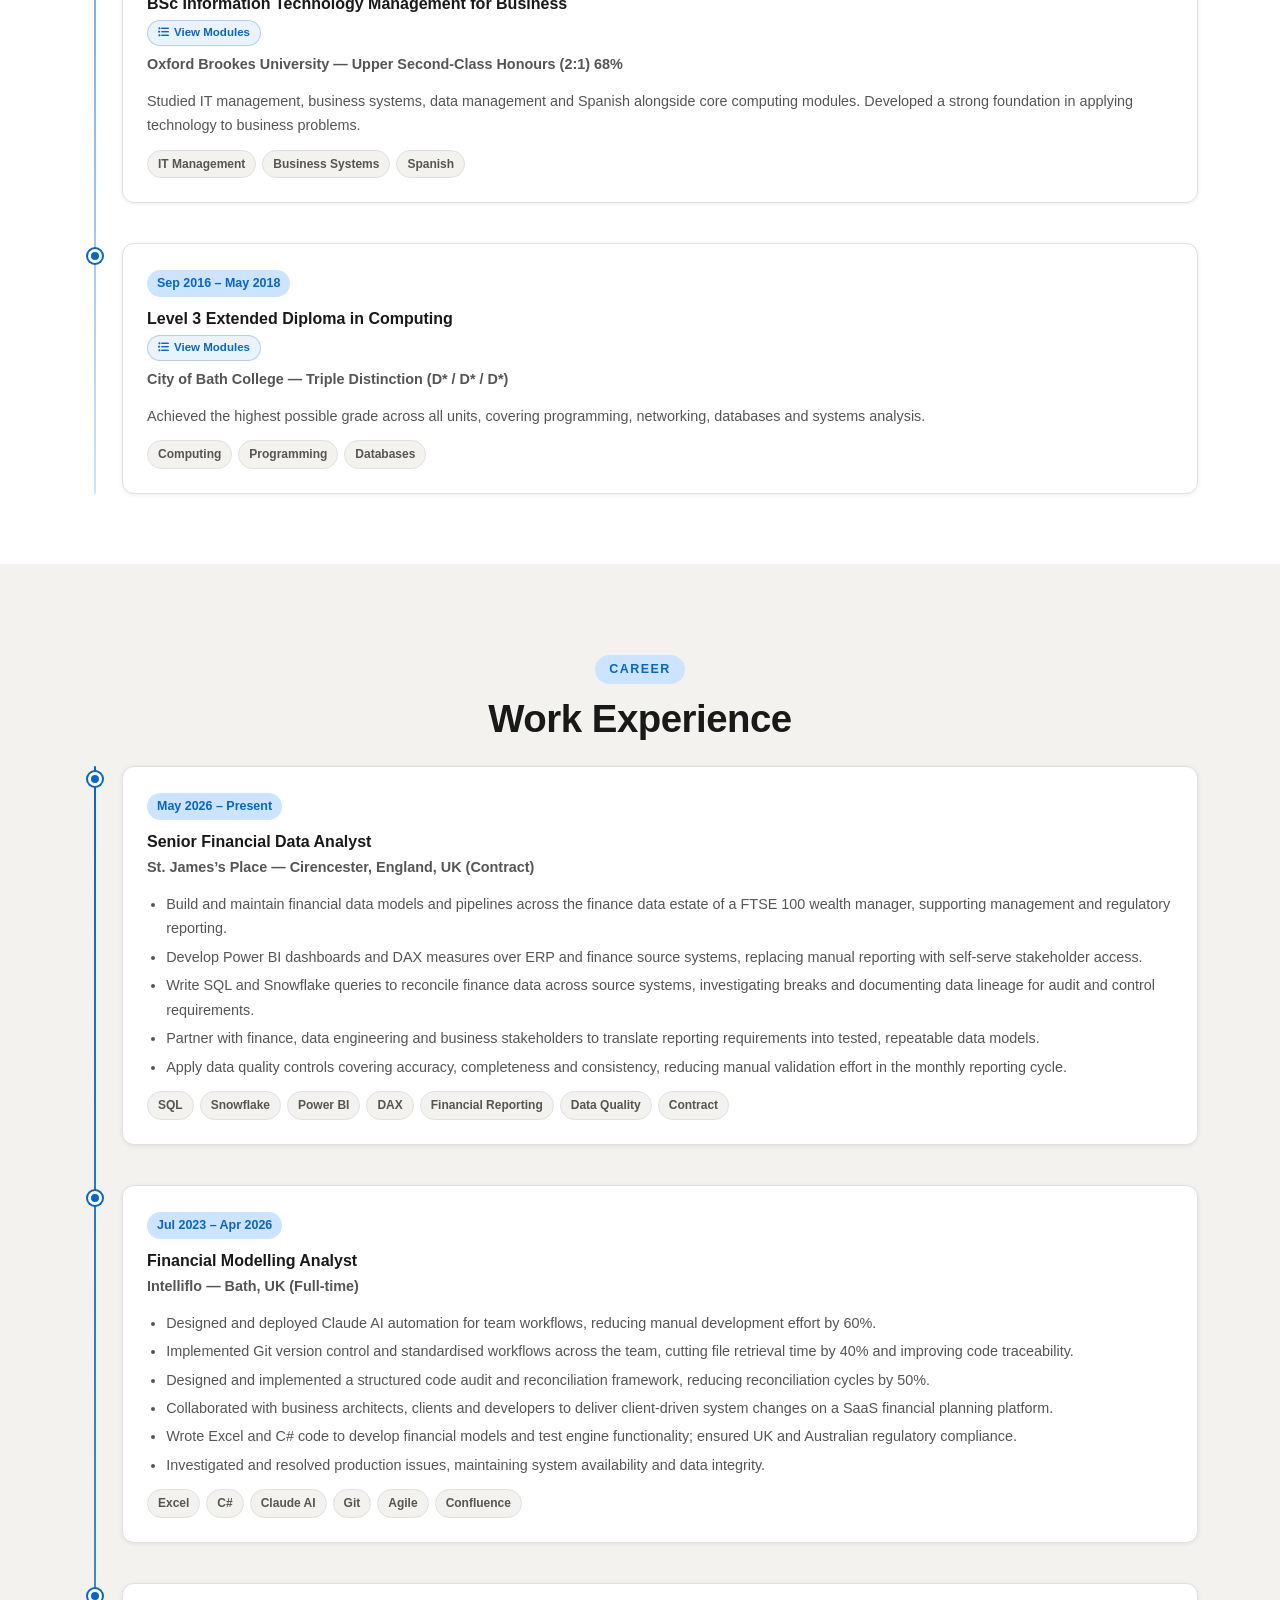
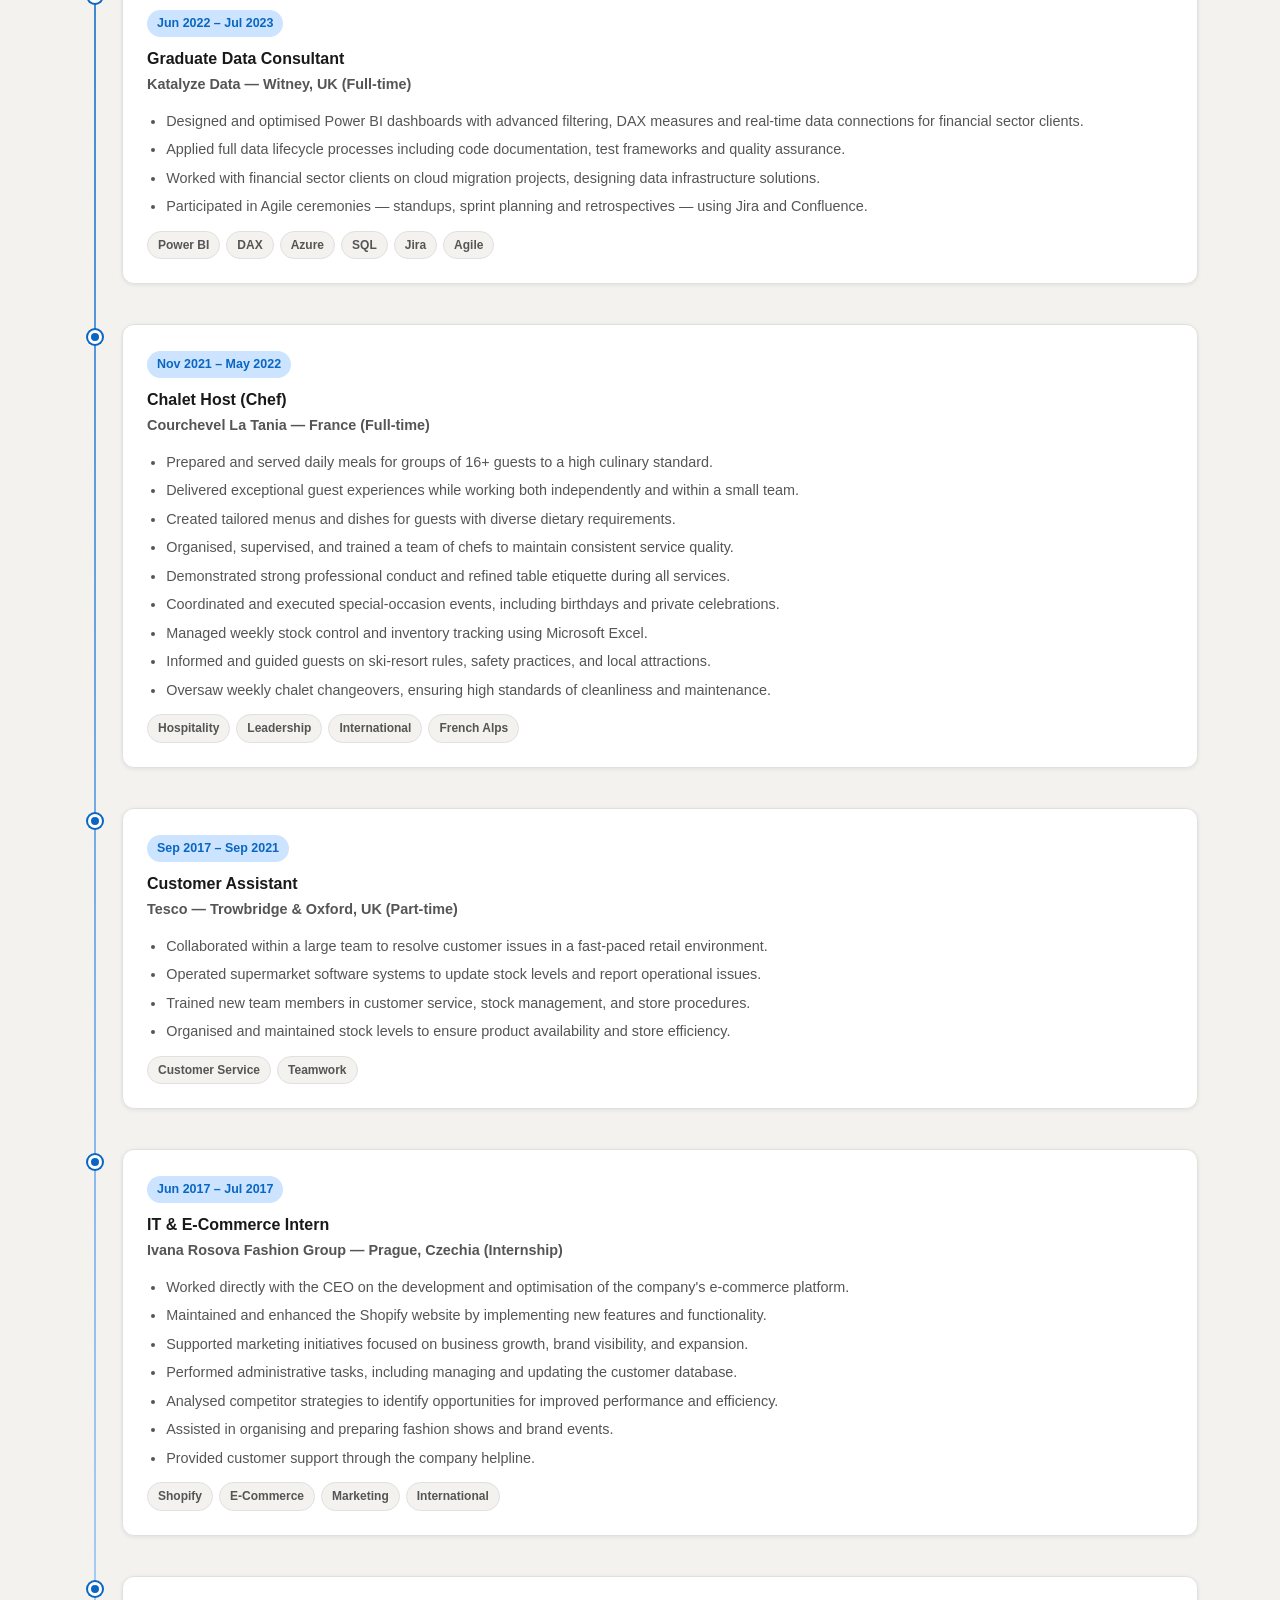
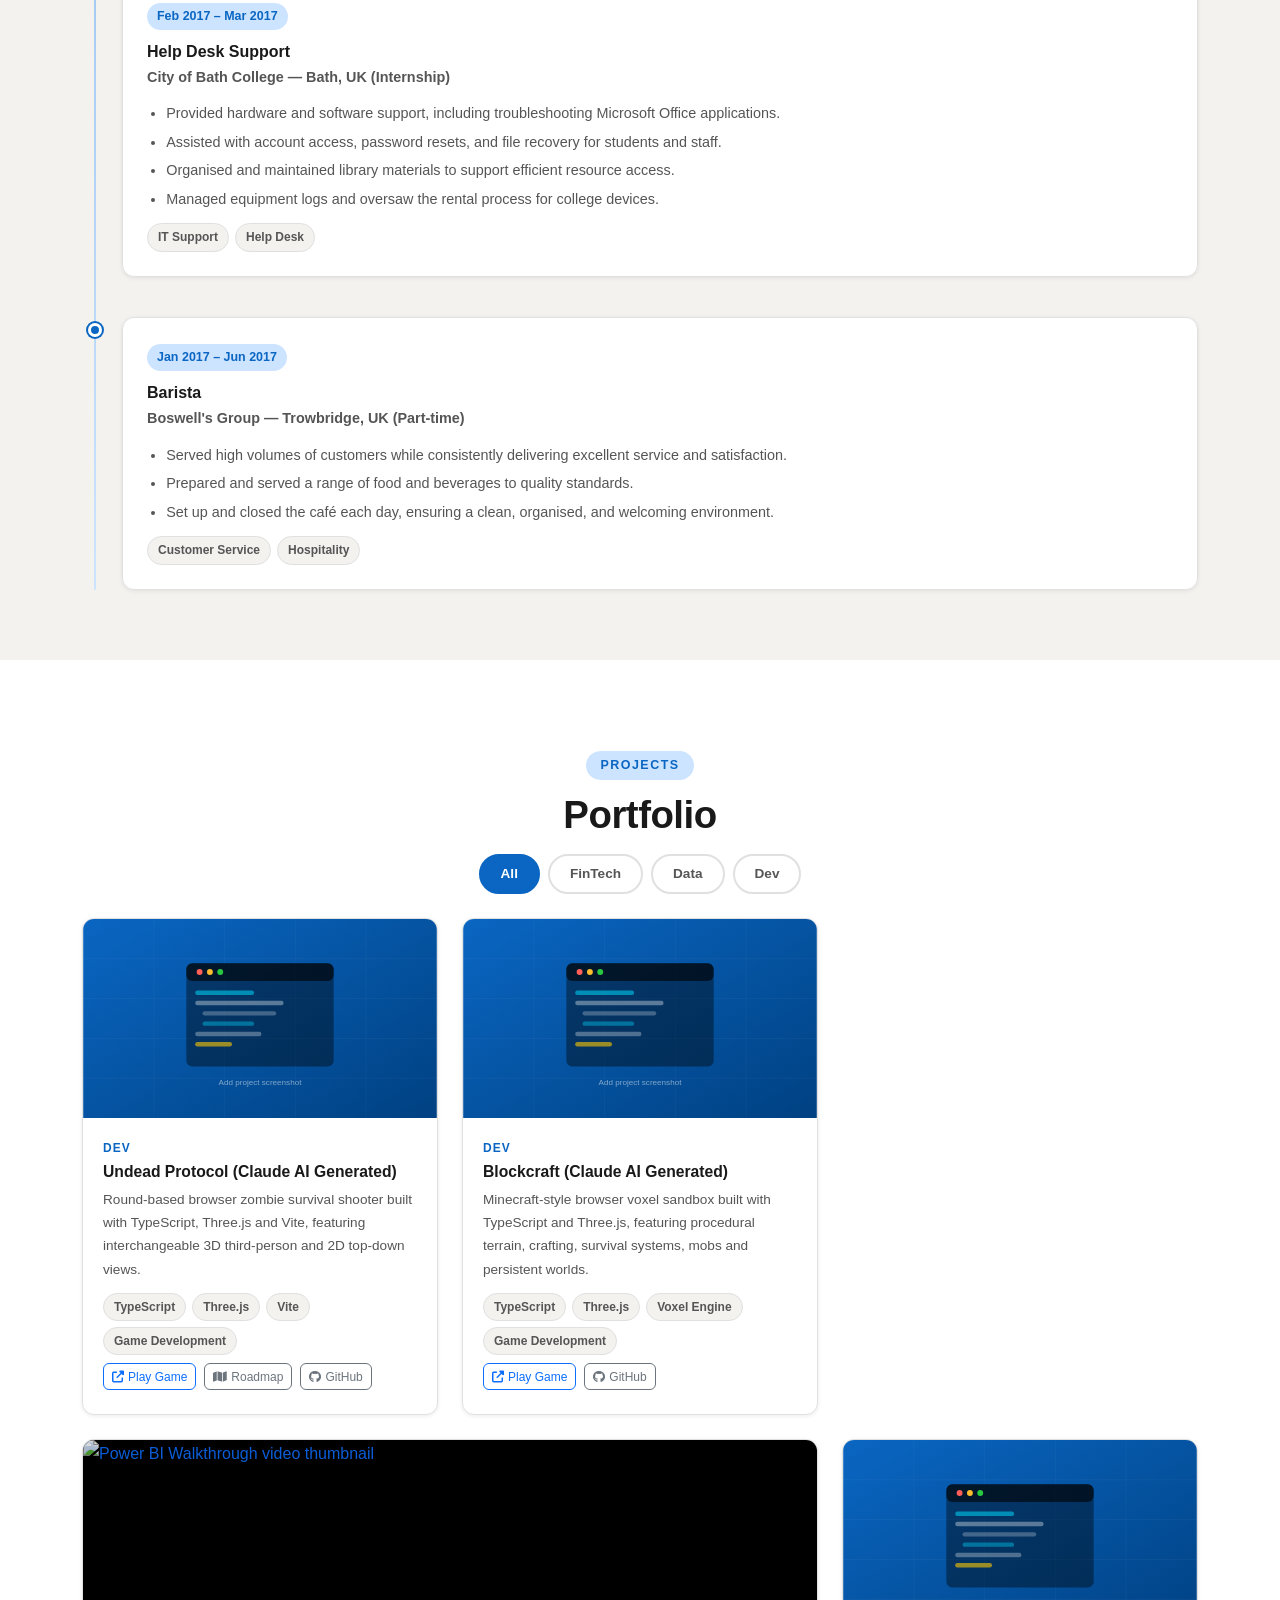
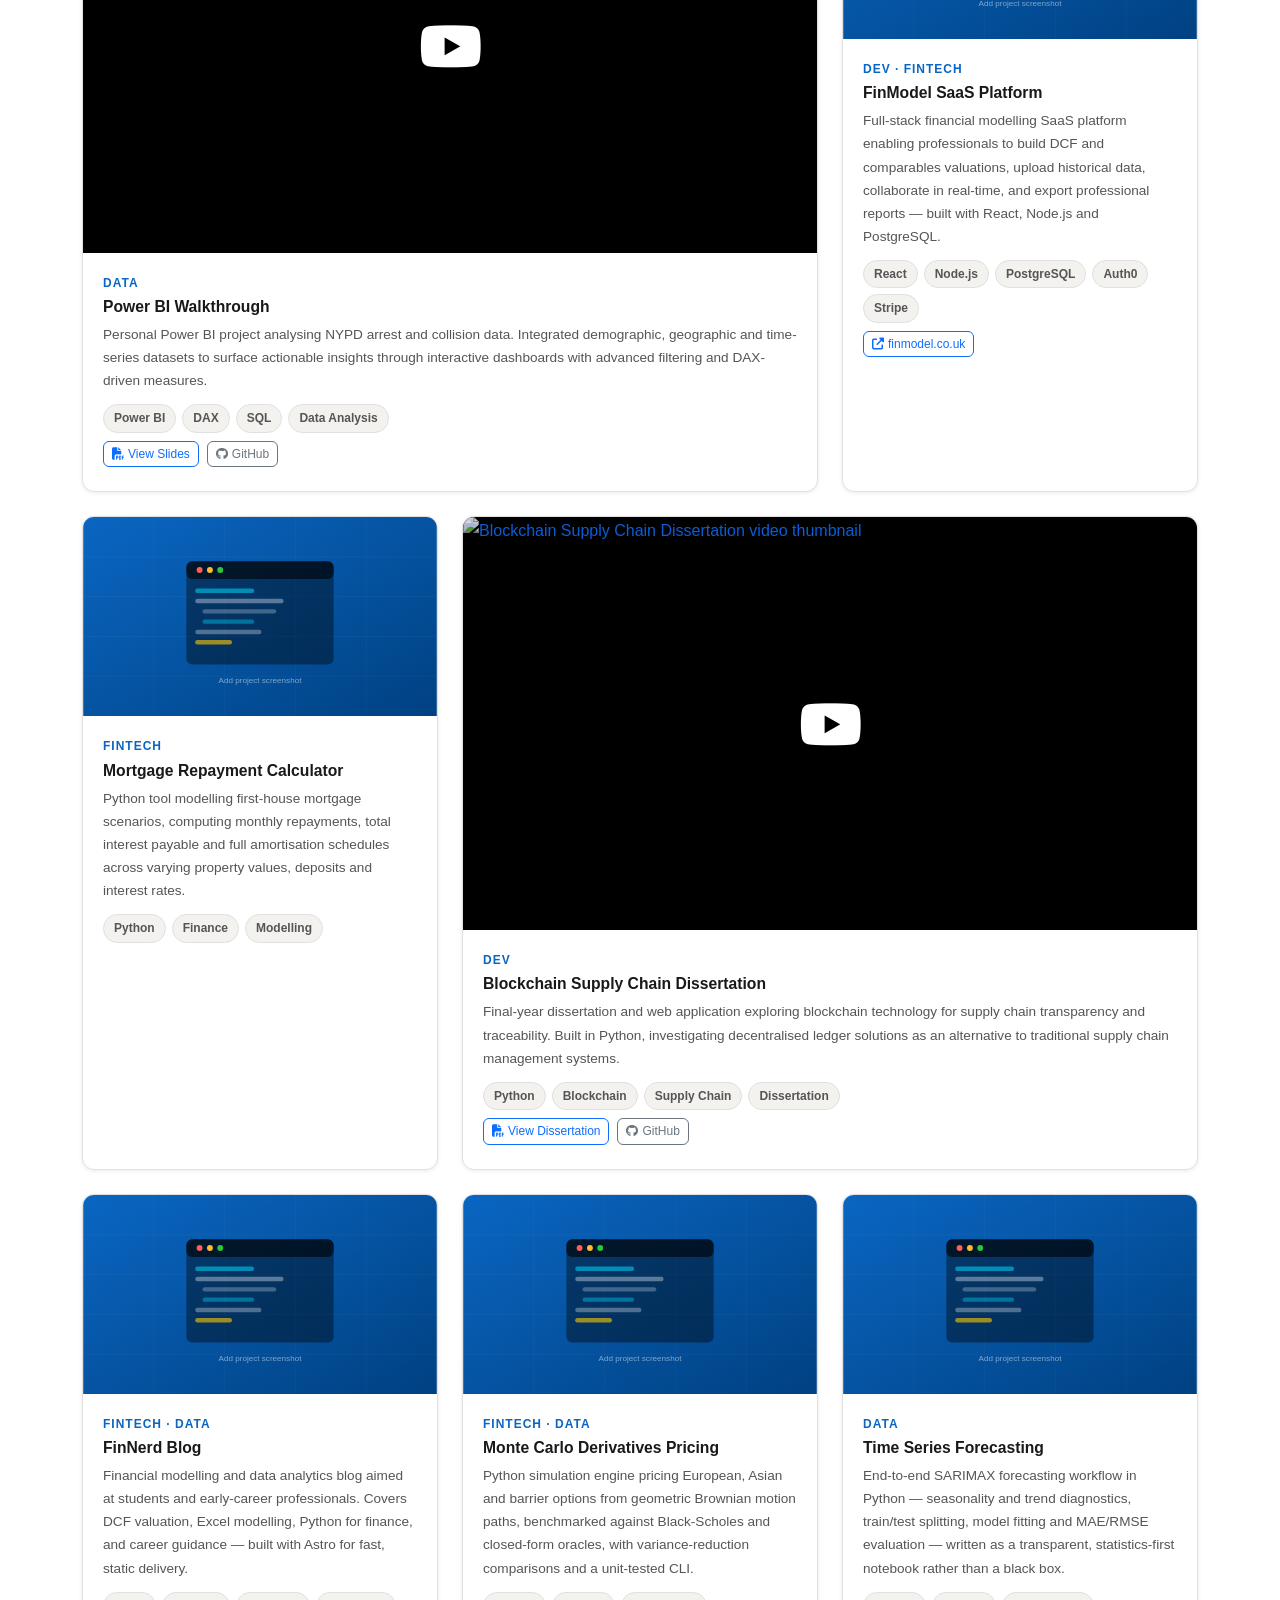
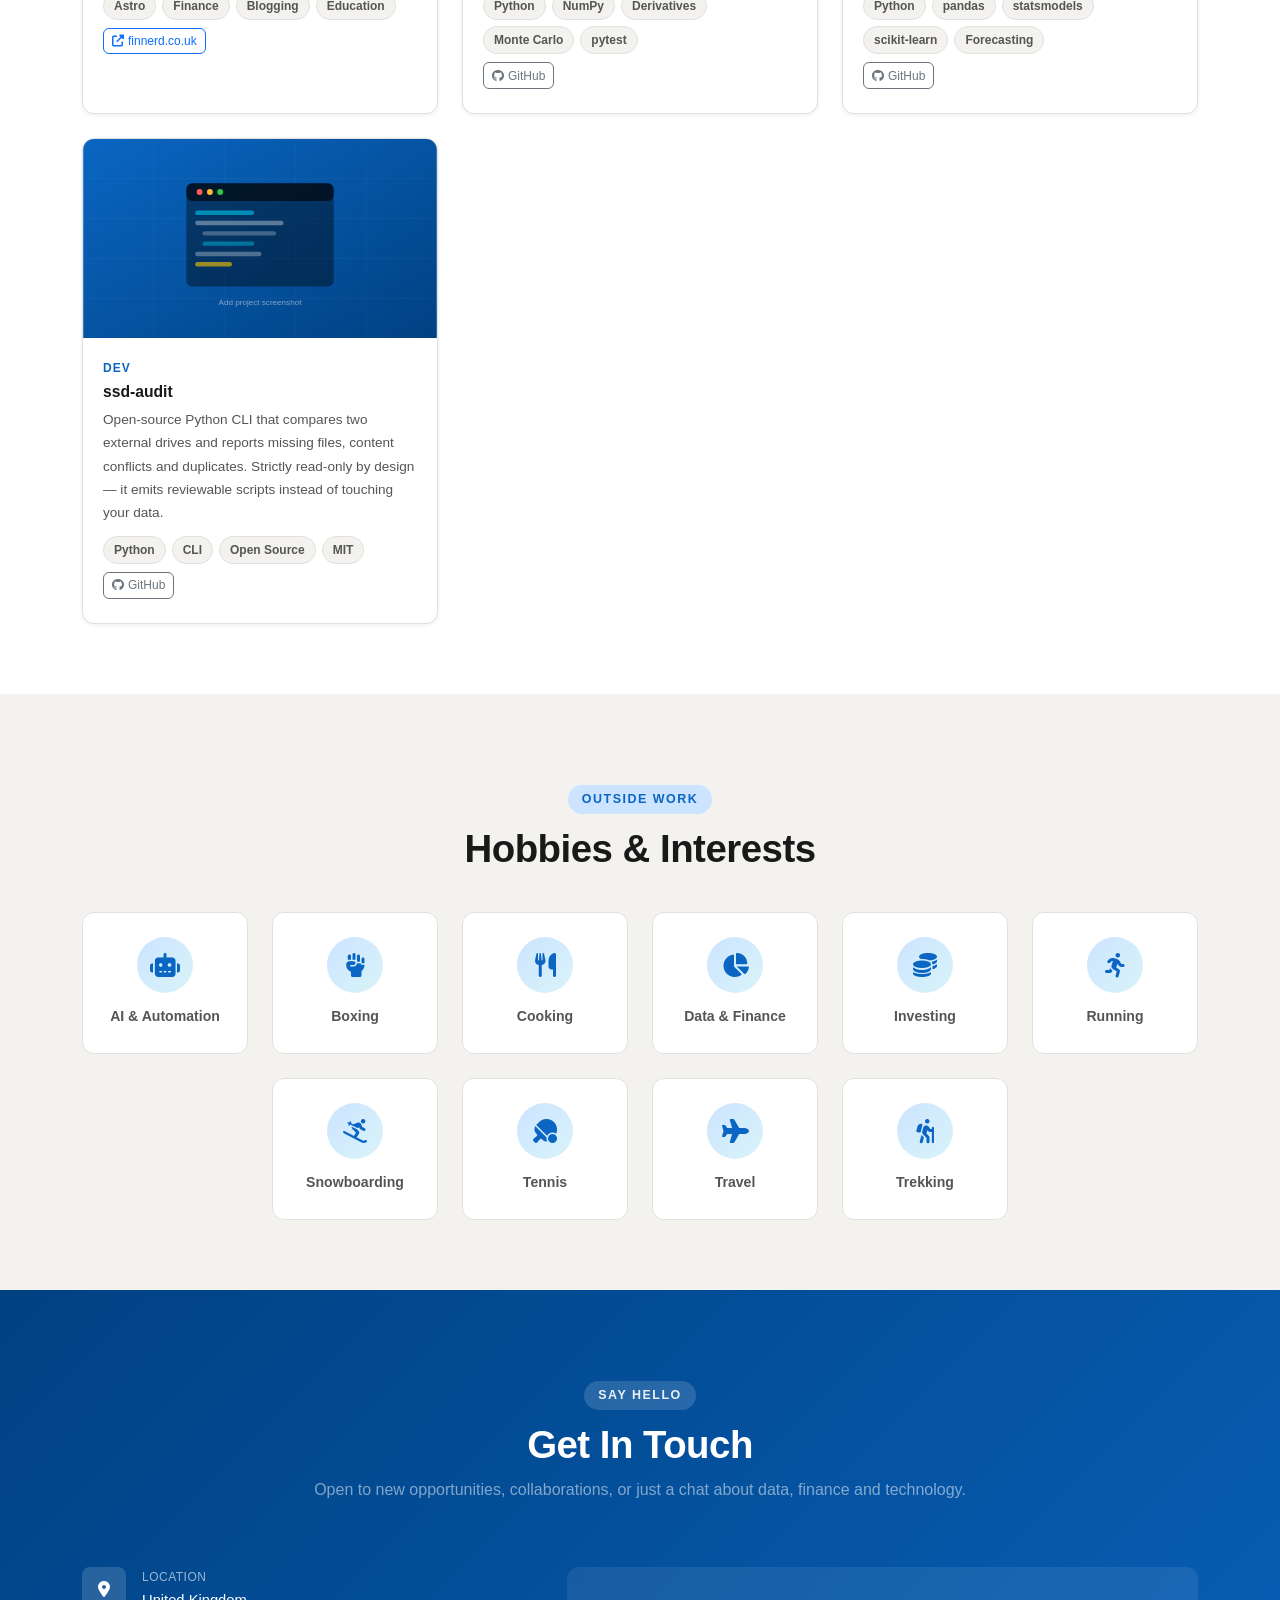
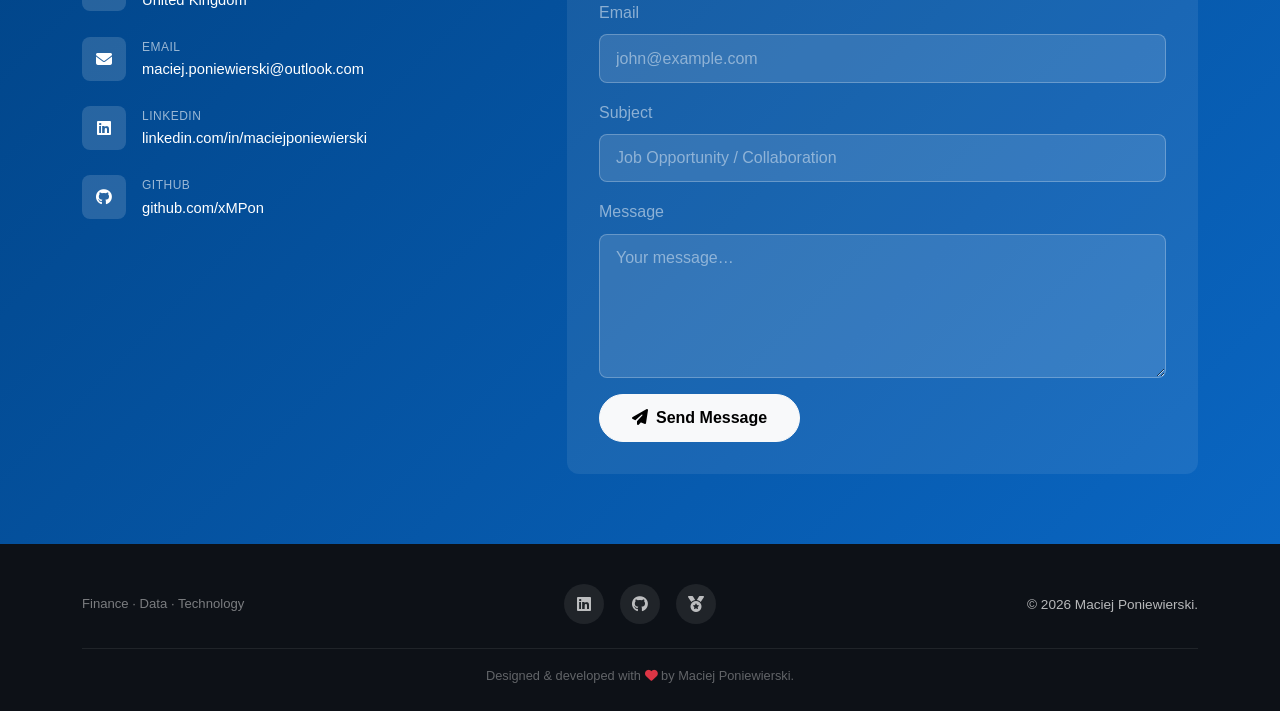
==== commit 82a44dc6: "Update profile for SJP role, add live game link and three projects - Rewrite hero bio, title and met" ====
--- a/index.html
+++ b/index.html
@@ -5,9 +5,9 @@
     <meta name="viewport" content="width=device-width, initial-scale=1.0">
 
     <!-- ── Primary SEO ───────────────────────────────────────────────── -->
-    <title>Maciej Poniewierski | Financial Modelling Analyst</title>
-    <meta name="description" content="Maciej Poniewierski is a Financial Modelling Analyst and Data Analytics professional based in the United Kingdom. Experienced in Excel, Python, C#, SQL, Power BI and Azure. Open to new opportunities.">
-    <meta name="keywords" content="Financial Modelling Analyst, Data Analytics, Power BI, SQL, Python, Excel, Azure, C#, United Kingdom, Financial Services, SAS, Intelliflo, FinTech">
+    <title>Maciej Poniewierski | Senior Financial Data Analyst</title>
+    <meta name="description" content="Maciej Poniewierski is a Senior Financial Data Analyst in UK wealth management, working across financial modelling, data analytics and machine learning. Experienced in Excel, Python, SQL, Snowflake, Power BI and Azure.">
+    <meta name="keywords" content="Senior Financial Data Analyst, Financial Modelling, Data Analytics, Machine Learning, Power BI, SQL, Snowflake, Python, Excel, Azure, C#, United Kingdom, Financial Services, Wealth Management, SAS, FinTech">
     <meta name="author" content="Maciej Poniewierski">
     <meta name="robots" content="index, follow">
     <link rel="canonical" href="https://xmpon.github.io/maciej-portfolio/">
@@ -21,8 +21,8 @@
 
     <!-- ── Open Graph ────────────────────────────────────────────────── -->
     <meta property="og:type" content="profile">
-    <meta property="og:title" content="Maciej Poniewierski — Financial Modelling Analyst &amp; Data Analytics">
-    <meta property="og:description" content="Experienced financial modeller and data analyst in financial services. Skilled in Excel, Python, C#, SQL, Power BI and Azure. Based in the United Kingdom.">
+    <meta property="og:title" content="Maciej Poniewierski — Senior Financial Data Analyst &amp; Data Science">
+    <meta property="og:description" content="Senior financial data analyst in UK wealth management. Financial modelling and data engineering with Excel, Python, SQL, Snowflake, Power BI and Azure, moving into machine learning. Based in the United Kingdom.">
     <meta property="og:url" content="https://xmpon.github.io/maciej-portfolio/">
     <meta property="og:image" content="https://xmpon.github.io/maciej-portfolio/assets/img/profile-mugshot.jpg">
     <meta property="og:locale" content="en_GB">
@@ -31,8 +31,8 @@
 
     <!-- ── Twitter Card ──────────────────────────────────────────────── -->
     <meta name="twitter:card" content="summary">
-    <meta name="twitter:title" content="Maciej Poniewierski — Financial Modelling Analyst">
-    <meta name="twitter:description" content="Financial modelling analyst and data analytics professional based in the United Kingdom. Skilled in Excel, Python, C#, SQL, Power BI and Azure.">
+    <meta name="twitter:title" content="Maciej Poniewierski — Senior Financial Data Analyst">
+    <meta name="twitter:description" content="Senior financial data analyst in UK wealth management, working across financial modelling, data analytics and machine learning. Skilled in Excel, Python, SQL, Snowflake, Power BI and Azure.">
     <meta name="twitter:image" content="https://xmpon.github.io/maciej-portfolio/assets/img/profile-mugshot.jpg">
 
     <!-- ── JSON-LD Person Schema ──────────────────────────────────────── -->
@@ -41,8 +41,8 @@
       "@context": "https://schema.org",
       "@type": "Person",
       "name": "Maciej Poniewierski",
-      "jobTitle": "Financial Modelling Analyst",
-      "description": "Experienced financial modeller and data analyst in financial services, with hands-on experience building Excel, Python and C# models for budgeting, forecasting and regulatory change.",
+      "jobTitle": "Senior Financial Data Analyst",
+      "description": "Senior financial data analyst in UK wealth management, building financial models and data pipelines with Excel, Python, SQL and Snowflake, and moving into machine learning and AI-assisted engineering.",
       "url": "https://xmpon.github.io/maciej-portfolio/",
       "sameAs": [
         "https://linkedin.com/in/maciejponiewierski",
@@ -139,13 +139,14 @@
                     <p class="hero-greeting" data-translate="hero_greeting">Hello, I'm</p>
                     <h1 class="hero-name" data-translate="hero_name">Maciej Poniewierski</h1>
                     <p class="hero-title" data-translate="hero_title">
-                        Financial Modelling Analyst · Data Analytics
+                        Senior Financial Data Analyst · Data & Machine Learning
                     </p>
                     <p class="hero-bio" data-translate="hero_bio">
-                        Experienced financial modeller and data analyst in financial services, with hands-on
-                        experience building Excel, Python and C# models for budgeting, forecasting and regulatory
-                        change. Skilled in SQL, Azure and Power BI, translating complex data into clear insights
-                        for stakeholders.
+                        Senior financial data analyst in UK wealth management, building financial models and
+                        data pipelines with Excel, Python, SQL and Snowflake. I work end-to-end with
+                        regulatory change and forecasting through to shipping production software on Azure,
+                        Power BI and modern web stacks. Currently focusing on machine learning and
+                        AI-assisted engineering.
                     </p>
                     <div class="hero-actions d-flex flex-wrap gap-3 justify-content-center justify-content-lg-start mt-4">
                         <a href="#contact" class="btn btn-primary btn-hero" data-translate="hero_cta">
@@ -164,7 +165,7 @@
                 <div class="col-lg-6 d-none d-lg-flex justify-content-center" data-aos="fade-left" data-aos-duration="800" data-aos-delay="200">
                     <div class="hero-stats-card">
                         <div class="stat-item" data-aos="zoom-in" data-aos-delay="400">
-                            <span class="stat-number">3+</span>
+                            <span class="stat-number">4+</span>
                             <span class="stat-label" data-translate="stat_years">Years Experience</span>
                         </div>
                         <div class="stat-divider"></div>
@@ -236,6 +237,10 @@
                             <div class="skill-bar-item">
                                 <span>AWS (in progress)</span>
                                 <div class="bar-track"><div class="bar-fill" data-width="55"></div></div>
+                            </div>
+                            <div class="skill-bar-item">
+                                <span>Snowflake</span>
+                                <div class="bar-track"><div class="bar-fill" data-width="78"></div></div>
                             </div>
                             <div class="skill-bar-item">
                                 <span>SAS (Base Certified)</span>
@@ -529,8 +534,17 @@
                         <span class="timeline-date">May 2026 – Present</span>
                         <h5>Senior Financial Data Analyst</h5>
                         <p class="timeline-org">St. James’s Place — Cirencester, England, UK (Contract)</p>
+                        <ul>
+                            <li>Build and maintain financial data models and pipelines across the finance data estate of a FTSE 100 wealth manager, supporting management and regulatory reporting.</li>
+                            <li>Develop Power BI dashboards and DAX measures over ERP and finance source systems, replacing manual reporting with self-serve stakeholder access.</li>
+                            <li>Write SQL and Snowflake queries to reconcile finance data across source systems, investigating breaks and documenting data lineage for audit and control requirements.</li>
+                            <li>Partner with finance, data engineering and business stakeholders to translate reporting requirements into tested, repeatable data models.</li>
+                            <li>Apply data quality controls covering accuracy, completeness and consistency, reducing manual validation effort in the monthly reporting cycle.</li>
+                        </ul>
                         <div class="timeline-tags">
-                            <span class="tag">Financial Data</span><span class="tag">Analysis</span>
+                            <span class="tag">SQL</span><span class="tag">Snowflake</span>
+                            <span class="tag">Power BI</span><span class="tag">DAX</span>
+                            <span class="tag">Financial Reporting</span><span class="tag">Data Quality</span>
                             <span class="tag">Contract</span>
                         </div>
                     </div>
@@ -701,6 +715,9 @@
                         <div class="project-img-wrap">
                             <img src="assets/img/project-placeholder.svg" alt="Undead Protocol" class="img-fluid">
                             <div class="project-overlay">
+                                <a href="https://xmpon.github.io/undead-protocol/" target="_blank" rel="noopener noreferrer" class="btn btn-sm btn-light me-2">
+                                    <i class="fas fa-external-link-alt me-1"></i>Play Game
+                                </a>
                                 <a href="https://github.com/xMPon/undead-protocol" target="_blank" rel="noopener noreferrer" class="btn btn-sm btn-light">
                                     <i class="fab fa-github me-1"></i>GitHub
                                 </a>
@@ -714,6 +731,8 @@
                                 <span class="tag">TypeScript</span><span class="tag">Three.js</span><span class="tag">Vite</span><span class="tag">Game Development</span>
                             </div>
                             <div class="project-links mt-2">
+                                <a href="https://xmpon.github.io/undead-protocol/" target="_blank" rel="noopener noreferrer" class="btn btn-xs btn-outline-primary me-1 mb-1"><i class="fas fa-external-link-alt me-1"></i>Play Game</a>
+                                <a href="https://xmpon.github.io/undead-protocol/roadmap.html" target="_blank" rel="noopener noreferrer" class="btn btn-xs btn-outline-secondary me-1 mb-1"><i class="fas fa-map me-1"></i>Roadmap</a>
                                 <a href="https://github.com/xMPon/undead-protocol" target="_blank" rel="noopener noreferrer" class="btn btn-xs btn-outline-secondary me-1 mb-1"><i class="fab fa-github me-1"></i>GitHub</a>
                             </div>
                         </div>
@@ -879,6 +898,84 @@
                             </div>
                             <div class="project-links mt-2">
                                 <a href="https://finnerd.co.uk/" target="_blank" rel="noopener noreferrer" class="btn btn-xs btn-outline-primary me-1 mb-1"><i class="fas fa-external-link-alt me-1"></i>finnerd.co.uk</a>
+                            </div>
+                        </div>
+                    </div>
+                </div>
+                <!-- Project 12: Monte Carlo Simulation -->
+                <div class="col-md-6 col-lg-4 portfolio-item" data-category="fintech data" data-aos="zoom-in" data-aos-delay="100">
+                    <div class="project-card">
+                        <div class="project-img-wrap">
+                            <img src="assets/img/project-placeholder.svg" alt="Monte Carlo Simulation" class="img-fluid">
+                            <div class="project-overlay">
+                                <a href="https://github.com/xMPon/MonteCarlo-Simulation" target="_blank" rel="noopener noreferrer" class="btn btn-sm btn-light">
+                                    <i class="fab fa-github me-1"></i>GitHub
+                                </a>
+                            </div>
+                        </div>
+                        <div class="project-body">
+                            <span class="project-cat">FinTech · Data</span>
+                            <h5>Monte Carlo Derivatives Pricing</h5>
+                            <p>Python simulation engine pricing European, Asian and barrier options from geometric Brownian
+                            motion paths, benchmarked against Black-Scholes and closed-form oracles, with variance-reduction
+                            comparisons and a unit-tested CLI.</p>
+                            <div class="project-tags">
+                                <span class="tag">Python</span><span class="tag">NumPy</span><span class="tag">Derivatives</span><span class="tag">Monte Carlo</span><span class="tag">pytest</span>
+                            </div>
+                            <div class="project-links mt-2">
+                                <a href="https://github.com/xMPon/MonteCarlo-Simulation" target="_blank" rel="noopener noreferrer" class="btn btn-xs btn-outline-secondary me-1 mb-1"><i class="fab fa-github me-1"></i>GitHub</a>
+                            </div>
+                        </div>
+                    </div>
+                </div>
+                <!-- Project 13: Time Series Forecasting -->
+                <div class="col-md-6 col-lg-4 portfolio-item" data-category="data fintech" data-aos="zoom-in" data-aos-delay="150">
+                    <div class="project-card">
+                        <div class="project-img-wrap">
+                            <img src="assets/img/project-placeholder.svg" alt="Time Series Forecasting" class="img-fluid">
+                            <div class="project-overlay">
+                                <a href="https://github.com/xMPon/TimeSeries-Forecasting" target="_blank" rel="noopener noreferrer" class="btn btn-sm btn-light">
+                                    <i class="fab fa-github me-1"></i>GitHub
+                                </a>
+                            </div>
+                        </div>
+                        <div class="project-body">
+                            <span class="project-cat">Data</span>
+                            <h5>Time Series Forecasting</h5>
+                            <p>End-to-end SARIMAX forecasting workflow in Python — seasonality and trend diagnostics,
+                            train/test splitting, model fitting and MAE/RMSE evaluation — written as a transparent,
+                            statistics-first notebook rather than a black box.</p>
+                            <div class="project-tags">
+                                <span class="tag">Python</span><span class="tag">pandas</span><span class="tag">statsmodels</span><span class="tag">scikit-learn</span><span class="tag">Forecasting</span>
+                            </div>
+                            <div class="project-links mt-2">
+                                <a href="https://github.com/xMPon/TimeSeries-Forecasting" target="_blank" rel="noopener noreferrer" class="btn btn-xs btn-outline-secondary me-1 mb-1"><i class="fab fa-github me-1"></i>GitHub</a>
+                            </div>
+                        </div>
+                    </div>
+                </div>
+                <!-- Project 14: ssd-audit -->
+                <div class="col-md-6 col-lg-4 portfolio-item" data-category="dev" data-aos="zoom-in" data-aos-delay="200">
+                    <div class="project-card">
+                        <div class="project-img-wrap">
+                            <img src="assets/img/project-placeholder.svg" alt="ssd-audit" class="img-fluid">
+                            <div class="project-overlay">
+                                <a href="https://github.com/xMPon/ssd-audit" target="_blank" rel="noopener noreferrer" class="btn btn-sm btn-light">
+                                    <i class="fab fa-github me-1"></i>GitHub
+                                </a>
+                            </div>
+                        </div>
+                        <div class="project-body">
+                            <span class="project-cat">Dev</span>
+                            <h5>ssd-audit</h5>
+                            <p>Open-source Python CLI that compares two external drives and reports missing files, content
+                            conflicts and duplicates. Strictly read-only by design — it emits reviewable scripts instead of
+                            touching your data.</p>
+                            <div class="project-tags">
+                                <span class="tag">Python</span><span class="tag">CLI</span><span class="tag">Open Source</span><span class="tag">MIT</span>
+                            </div>
+                            <div class="project-links mt-2">
+                                <a href="https://github.com/xMPon/ssd-audit" target="_blank" rel="noopener noreferrer" class="btn btn-xs btn-outline-secondary me-1 mb-1"><i class="fab fa-github me-1"></i>GitHub</a>
                             </div>
                         </div>
                     </div>
